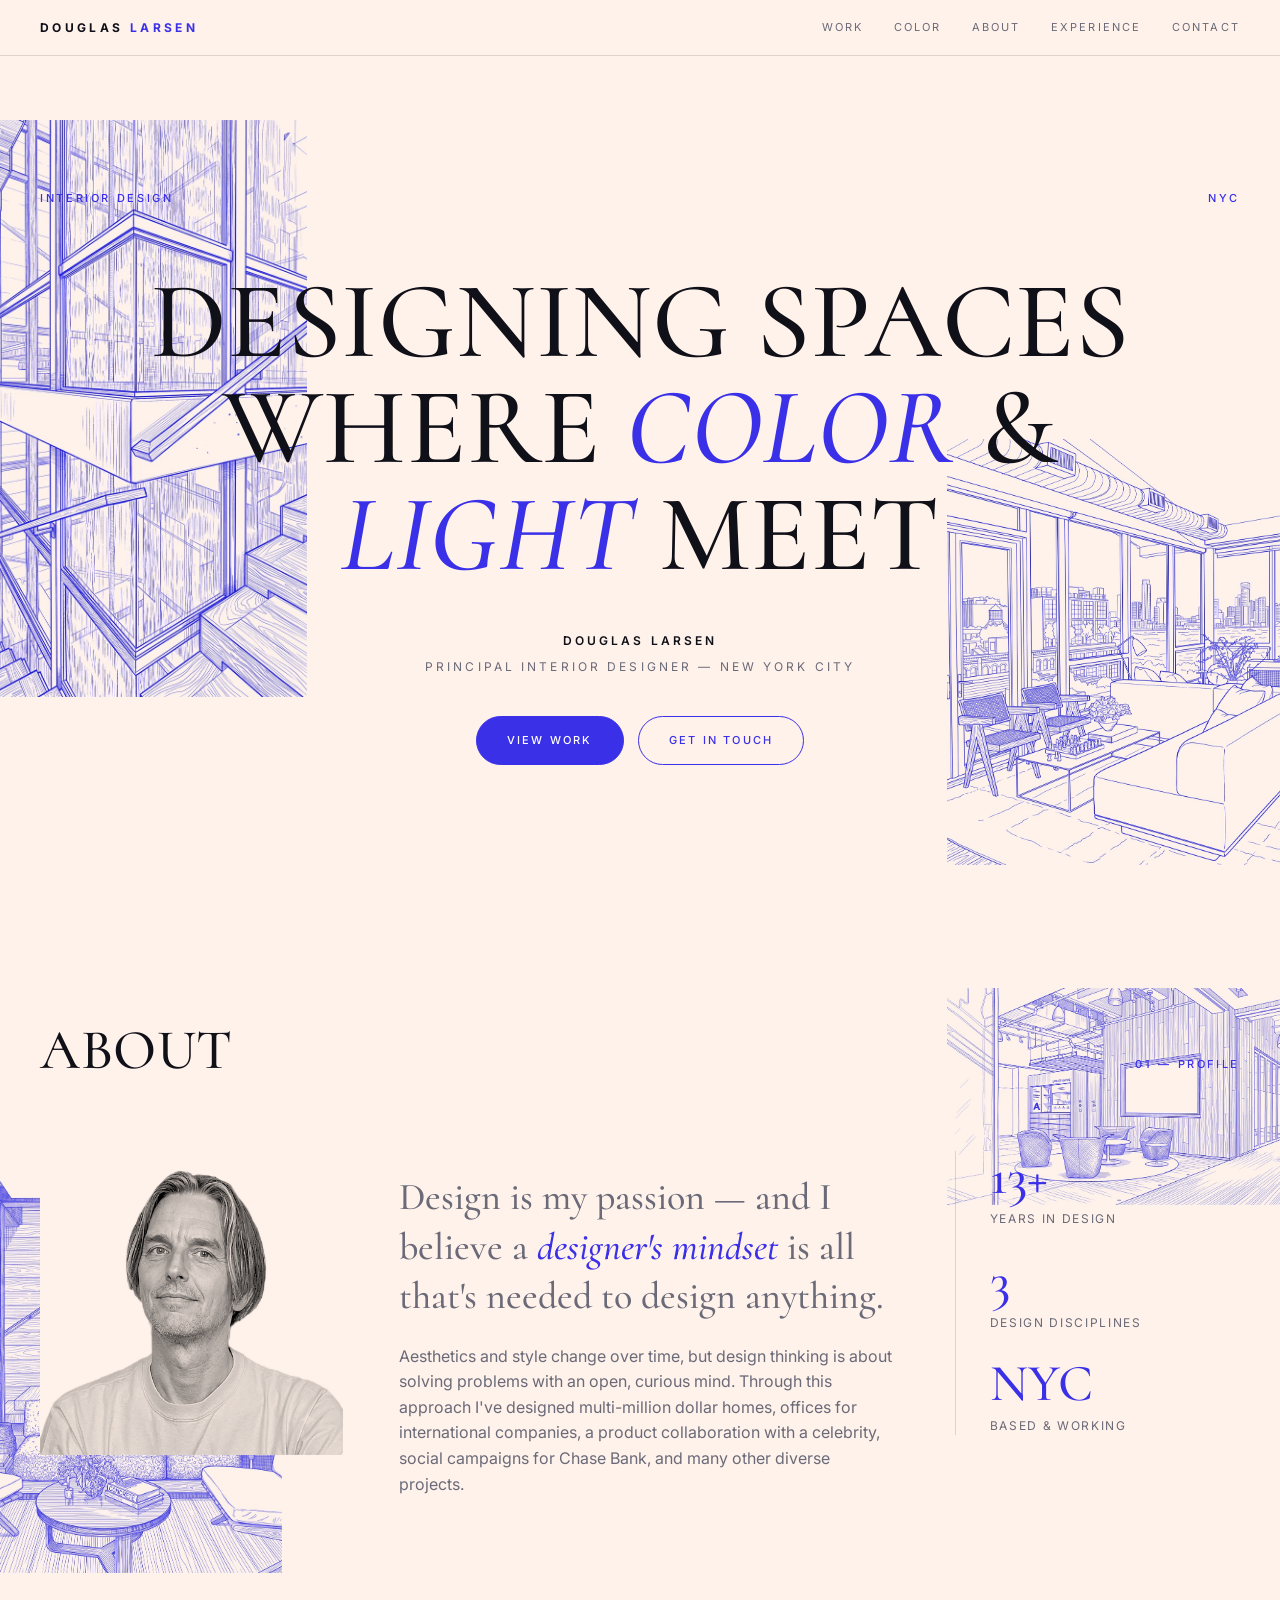
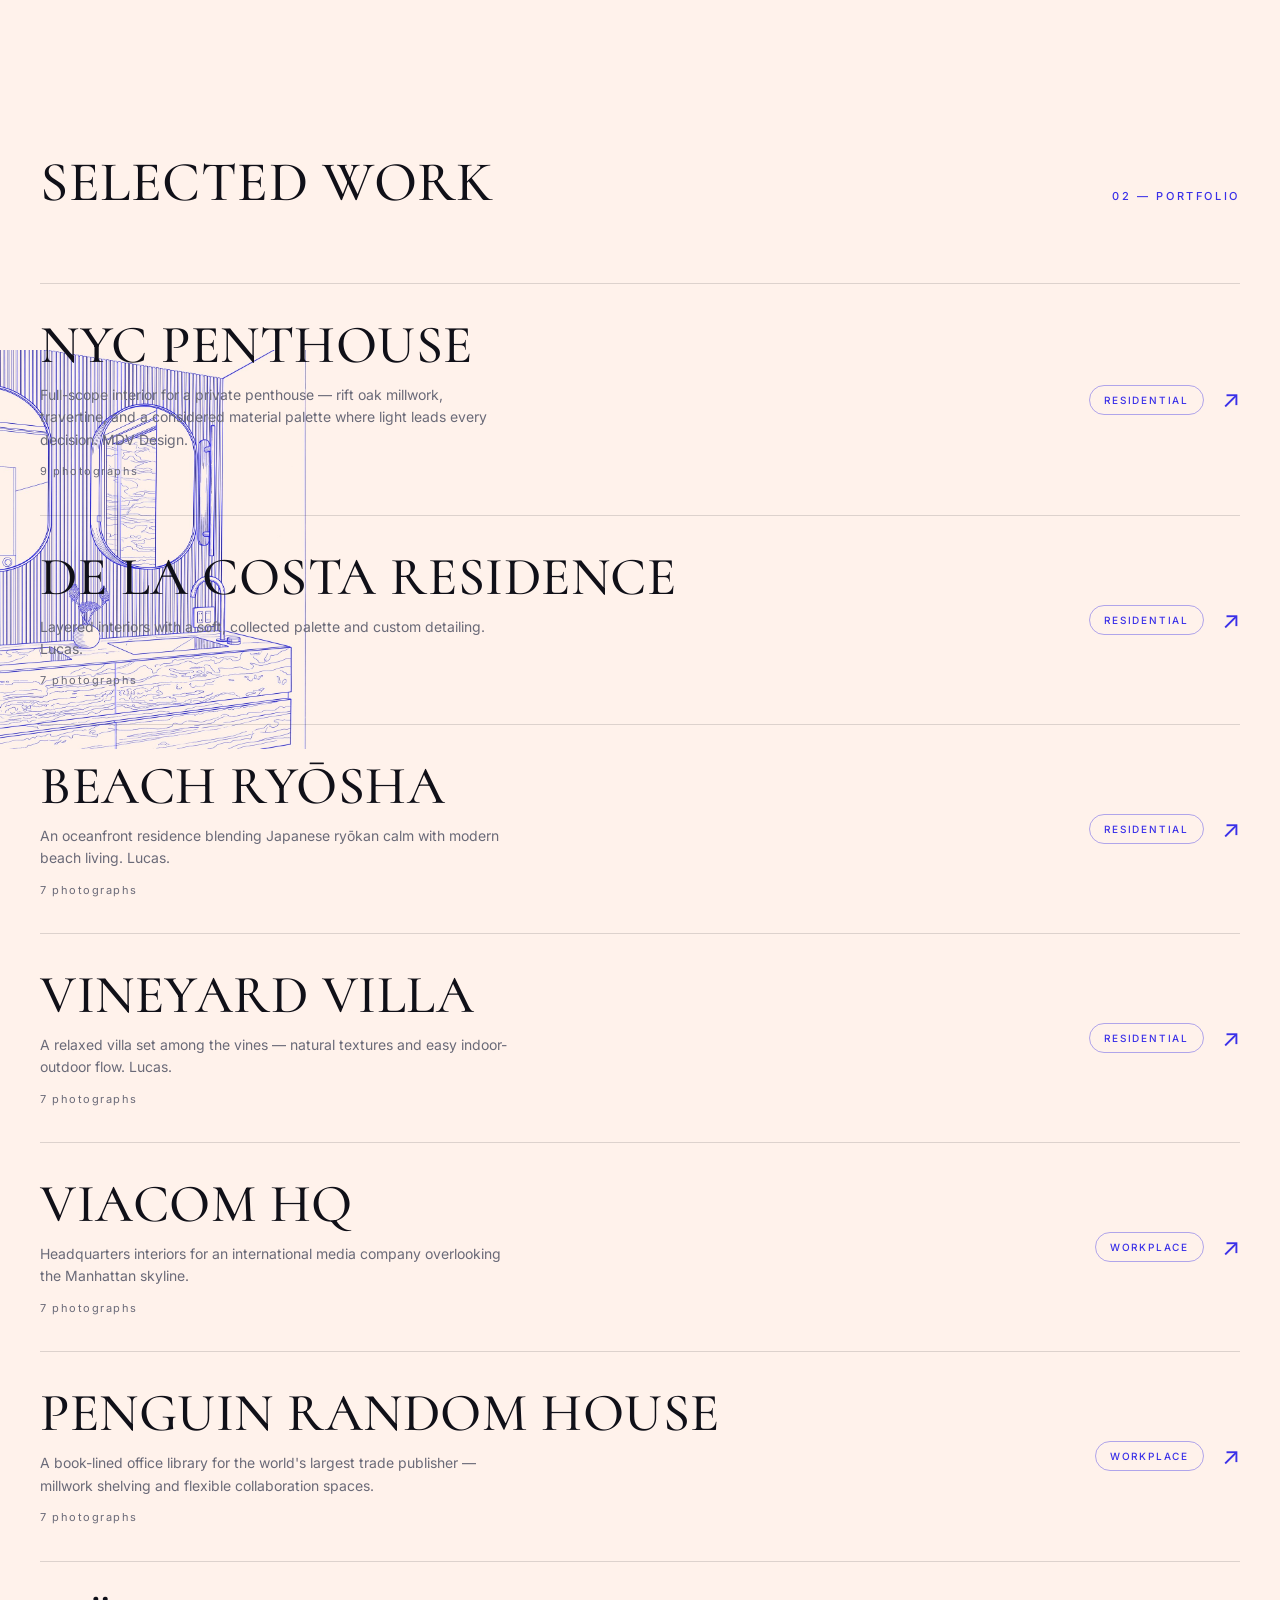
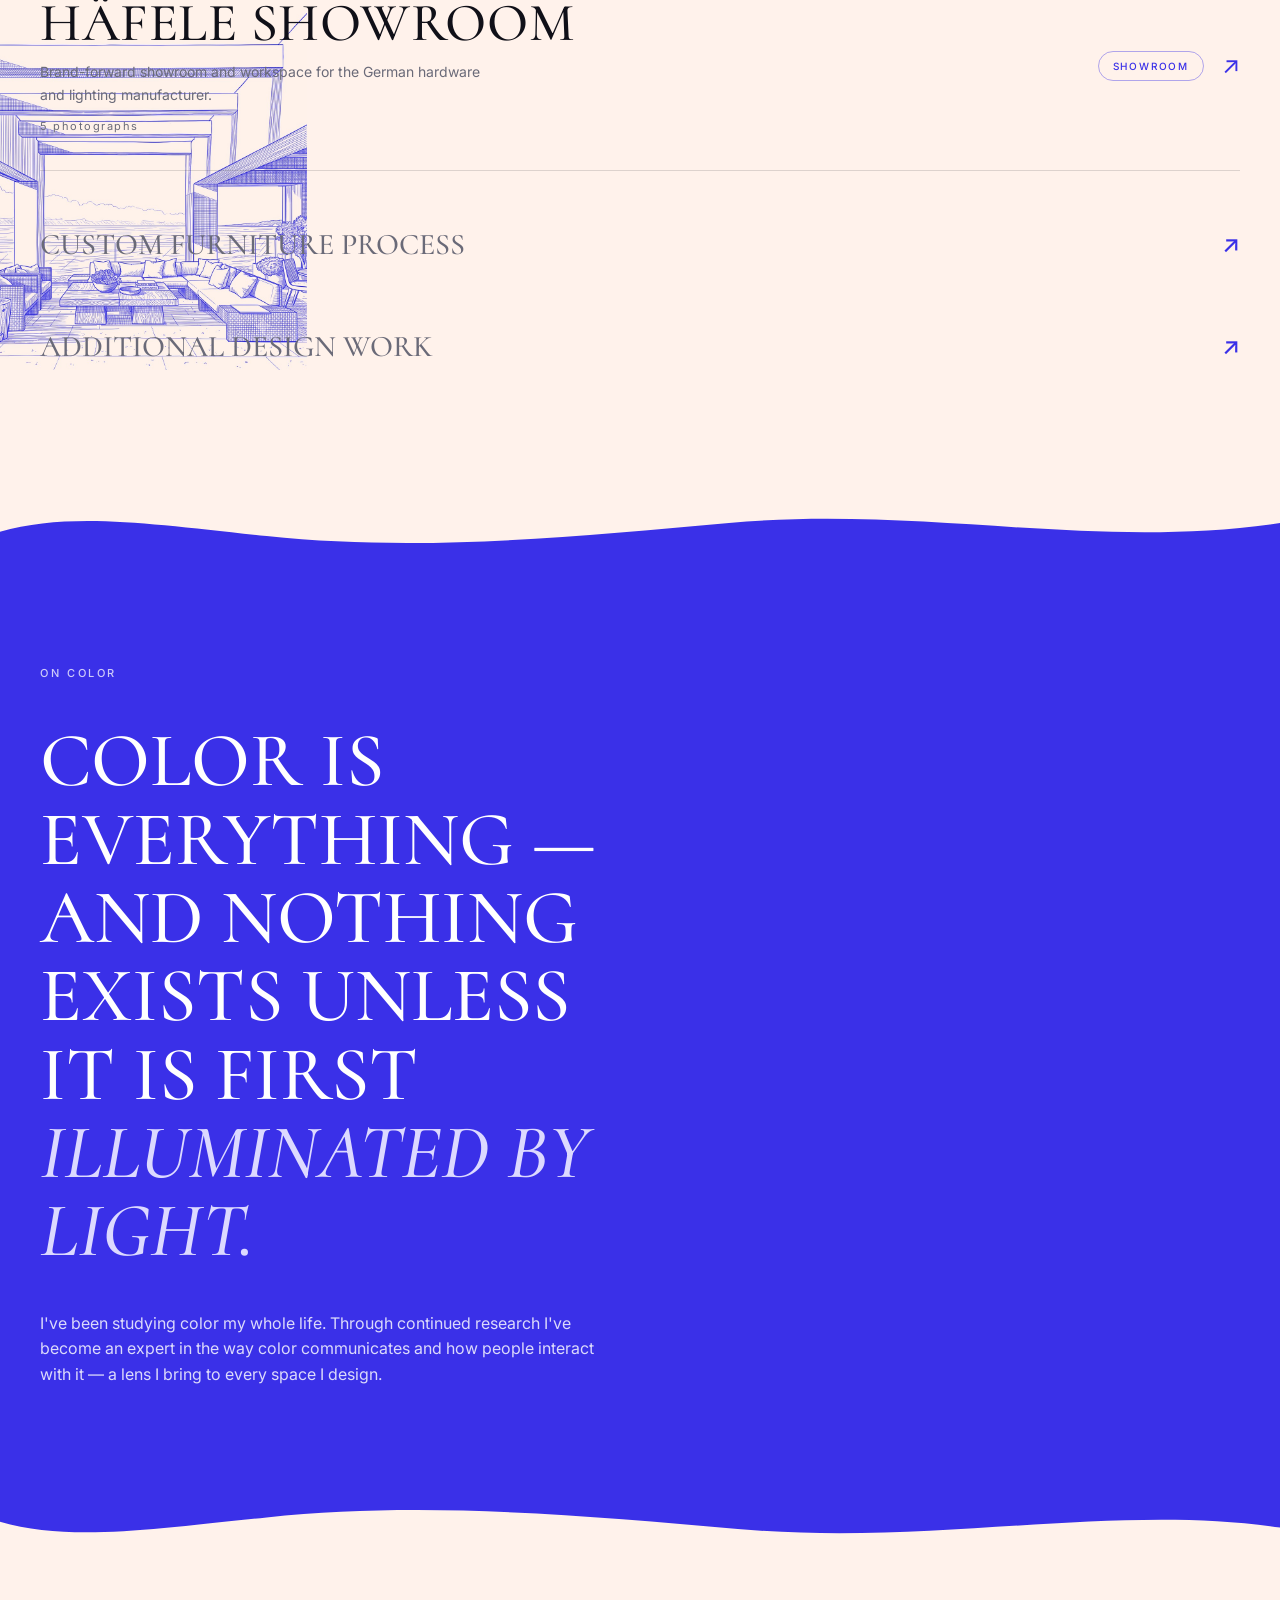
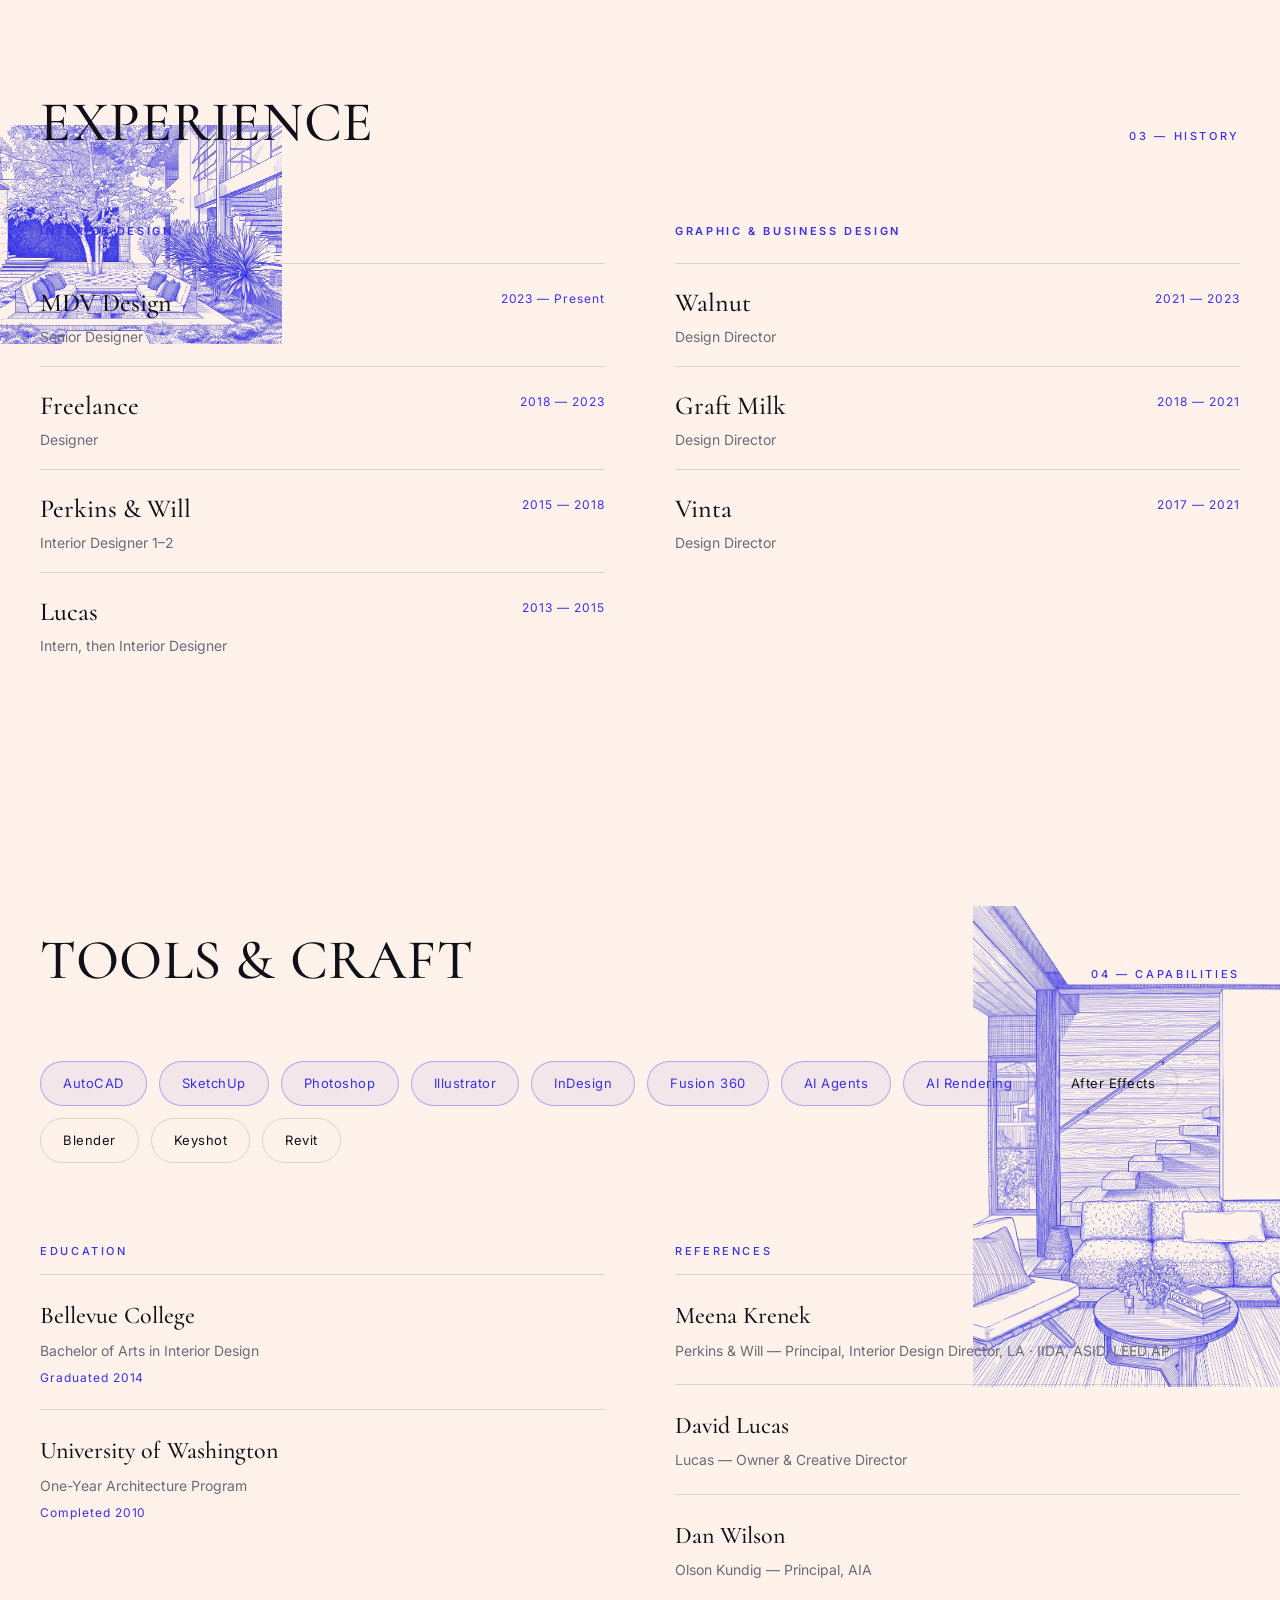
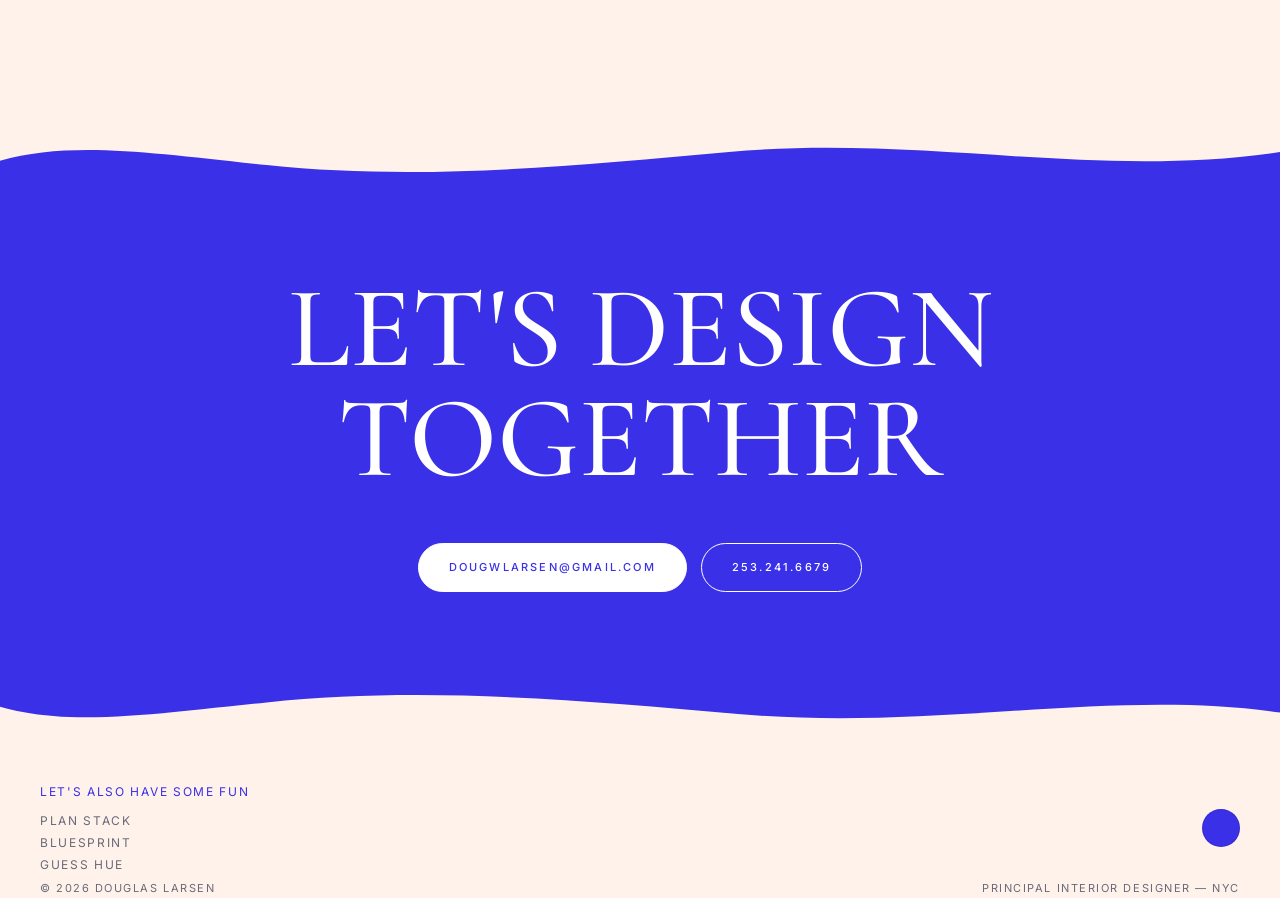
==== index.html @ a784fda6 "Add files via upload" ====
<!DOCTYPE html>
<html lang="en">
<head>
<meta charset="UTF-8">
<meta name="viewport" content="width=device-width, initial-scale=1.0">
<title>Douglas Larsen — Principal Interior Designer</title>
<link rel="icon" href="favicon.svg" type="image/svg+xml">
<link rel="icon" href="favicon.ico" sizes="any">
<link rel="apple-touch-icon" href="apple-touch-icon.png">
<meta name="theme-color" content="#3a30e8">
<link rel="preconnect" href="https://fonts.googleapis.com">
<link rel="preconnect" href="https://fonts.gstatic.com" crossorigin>
<link href="https://fonts.googleapis.com/css2?family=Cormorant:ital,wght@0,400;0,500;0,600;1,500&family=Inter:wght@400;500;600&display=swap" rel="stylesheet">
<style>
  :root{
    --paper:#fff2eb; --blue:#3a30e8; --blue-deep:#2019b0;
    --ink:#101018; --ink-soft:#6a6a78; --line:rgba(16,16,24,.14);
    --serif:'Cormorant',Georgia,serif; --sans:'Inter',system-ui,sans-serif;
  }
  *{margin:0;padding:0;box-sizing:border-box}
  html{scroll-behavior:smooth}
  body{background:var(--paper);color:var(--ink);font-family:var(--sans);font-weight:400;line-height:1.6;-webkit-font-smoothing:antialiased;overflow-x:hidden}
  ::selection{background:var(--blue);color:#fff}
  a{color:inherit;text-decoration:none}
  img{display:block;max-width:100%}
  .wrap{max-width:1280px;margin:0 auto;padding:0 40px}
  .ey{font-size:11px;letter-spacing:.24em;text-transform:uppercase;font-weight:500}
  .serif{font-family:var(--serif)}

  /* Nav */
  nav{position:fixed;top:0;left:0;right:0;z-index:100;display:flex;align-items:center;justify-content:space-between;
    padding:18px 40px;background:rgba(255,242,235,.97);border-bottom:1px solid var(--line);transition:.3s}
  nav .brand{font-size:12px;letter-spacing:.28em;text-transform:uppercase;font-weight:700}
  nav .brand b{color:var(--blue)}
  .nav-links{display:flex;gap:30px}
  .nav-links a{font-size:11px;letter-spacing:.2em;text-transform:uppercase;color:var(--ink-soft);transition:color .25s}
  .nav-links a:hover{color:var(--blue)}
  .menu-btn{display:none;background:none;border:none;font-size:20px;cursor:pointer;color:var(--ink)}

  /* Decorative sketches */
  .sk{position:absolute;pointer-events:none;opacity:0;z-index:0;
    transition:transform 1.2s cubic-bezier(.19,1,.22,1),opacity 1.2s ease}
  .sk.l{transform:translateX(-220px)}
  .sk.r{transform:translateX(220px)}
  .sk.in{transform:translateX(0);opacity:1}
  section .wrap,header .wrap{position:relative;z-index:2}

  /* Hero */
  header{position:relative;padding:190px 0 120px;overflow:hidden}
  .hero-meta{display:flex;justify-content:space-between;color:var(--blue);margin-bottom:60px}
  .hero-h{font-family:var(--serif);text-transform:uppercase;text-align:center;font-weight:500;
    font-size:clamp(44px,8.5vw,128px);line-height:.98;letter-spacing:.005em}
  .hero-h em{font-style:italic;color:var(--blue)}
  .hero-sub{text-align:center;margin-top:44px;display:flex;flex-direction:column;gap:6px;align-items:center}
  .hero-sub .n{font-size:12px;letter-spacing:.26em;text-transform:uppercase;font-weight:600}
  .hero-sub .r{font-size:12px;letter-spacing:.26em;text-transform:uppercase;color:var(--ink-soft)}
  .hero-cta{margin-top:40px;display:flex;gap:14px;justify-content:center}
  .btn{display:inline-block;font-size:11px;letter-spacing:.2em;text-transform:uppercase;font-weight:500;
    padding:15px 30px;border:1px solid var(--blue);color:var(--blue);border-radius:40px;transition:.3s;cursor:pointer;background:none}
  .btn:hover{background:var(--blue);color:#fff}
  .btn.solid{background:var(--blue);color:#fff}
  .btn.solid:hover{background:var(--blue-deep);border-color:var(--blue-deep)}

  /* Statement */
  .statement{padding:130px 0;position:relative;overflow:hidden}
  .statement p{font-family:var(--serif);font-size:clamp(26px,3.6vw,50px);line-height:1.22;font-weight:500;max-width:20ch}
  .statement .lead{max-width:none;font-size:clamp(28px,4vw,58px)}
  .statement em{font-style:italic;color:var(--blue)}
  .kicker{color:var(--blue);margin-bottom:40px}

  /* Section head */
  .sec{padding:120px 0;position:relative;overflow:hidden}
  .sec-top{display:flex;align-items:baseline;justify-content:space-between;margin-bottom:56px}
  .sec-top h2{font-family:var(--serif);text-transform:uppercase;font-size:clamp(30px,4.4vw,64px);font-weight:500;letter-spacing:.01em}
  .sec-top .idx{color:var(--blue)}

  /* Work list */
  .row{display:grid;grid-template-columns:1fr auto;align-items:center;gap:10px 30px;padding:34px 0;border-top:1px solid var(--line);cursor:pointer;transition:padding-left .35s;position:relative}
  .row:last-child{border-bottom:1px solid var(--line)}
  .row:hover{padding-left:16px}
  .row .name{font-family:var(--serif);text-transform:uppercase;font-size:clamp(28px,4.2vw,58px);font-weight:500;line-height:1;letter-spacing:.01em;transition:color .3s}
  .row:hover .name{color:var(--blue)}
  .row .desc{font-size:14px;color:var(--ink-soft);margin-top:12px;max-width:52ch}
  .row .meta{display:flex;align-items:center;gap:18px;grid-row:1;grid-column:2}
  .tag{font-size:10px;letter-spacing:.18em;text-transform:uppercase;font-weight:500;color:var(--blue);border:1px solid rgba(58,48,232,.4);border-radius:40px;padding:6px 14px;white-space:nowrap}
  .arrow{font-size:24px;color:var(--blue);transition:transform .35s}
  .row:hover .arrow{transform:translate(4px,-4px)}
  .count{font-size:11px;letter-spacing:.14em;color:var(--ink-soft);margin-top:12px}
  .more-work{display:flex;align-items:center;justify-content:space-between;gap:20px;margin-top:28px;padding:22px 0 4px;font-family:var(--serif);text-transform:uppercase;font-size:clamp(19px,3vw,30px);font-weight:500;color:var(--ink-soft);transition:color .3s,padding-left .3s}
  .more-work:hover{color:var(--blue);padding-left:14px}
  .more-work .ar{color:var(--blue);font-family:var(--sans);font-size:.8em}

  /* Blue inverted section */
  .invert{background:var(--blue);color:#fff;padding:170px 0;position:relative;overflow:hidden}
  .invert::before,.contact::before{content:"";position:absolute;top:-1px;left:0;right:0;height:58px;background:url(wave-top.svg) top center/100% 100% no-repeat;z-index:3;pointer-events:none}
  .invert::after,.contact::after{content:"";position:absolute;bottom:-1px;left:0;right:0;height:58px;background:url(wave-bottom.svg) bottom center/100% 100% no-repeat;z-index:3;pointer-events:none}
  .invert .kicker{color:rgba(255,255,255,.75)}
  .invert h2{font-family:var(--serif);text-transform:uppercase;font-size:clamp(34px,6vw,92px);font-weight:500;line-height:1.02;max-width:16ch}
  .invert h2 em{font-style:italic;color:#dcd9ff}
  .invert .sub{margin-top:40px;max-width:56ch;color:rgba(255,255,255,.82);font-size:16px}
  .invert ::selection{background:#fff;color:var(--blue)}

  /* About */
  .about-grid{display:grid;grid-template-columns:0.85fr 1.4fr 0.8fr;gap:56px;align-items:start}
  .about-grid .portrait{width:100%;height:auto;border-radius:3px}
  .about-grid .big{font-family:var(--serif);font-size:clamp(24px,3vw,38px);line-height:1.3;font-weight:500}
  .about-grid .big em{font-style:italic;color:var(--blue)}
  .about-grid p{margin-top:22px;color:var(--ink-soft);font-size:16px}
  .stats{display:flex;flex-direction:column;gap:26px;border-left:1px solid var(--line);padding-left:34px}
  .stats b{font-family:var(--serif);font-size:52px;color:var(--blue);line-height:1;font-weight:500;display:block}
  .stats span{font-size:12px;letter-spacing:.14em;text-transform:uppercase;color:var(--ink-soft);margin-top:6px;display:block}

  /* Experience */
  .exp-cols{display:grid;grid-template-columns:1fr 1fr;gap:70px}
  .exp h3{font-size:11px;letter-spacing:.24em;text-transform:uppercase;color:var(--blue);font-weight:600;margin-bottom:22px}
  .job{display:grid;grid-template-columns:1fr auto;gap:2px 20px;padding:18px 0;border-top:1px solid var(--line)}
  .job .co{font-family:var(--serif);font-size:26px;font-weight:500}
  .job .ti{font-size:14px;color:var(--ink-soft);grid-column:1}
  .job .yr{font-size:12px;letter-spacing:.08em;color:var(--blue);grid-row:1;grid-column:2;padding-top:7px}

  /* Capabilities */
  .caps{display:flex;flex-wrap:wrap;gap:12px}
  .cap{font-size:13px;letter-spacing:.04em;padding:11px 22px;border:1px solid var(--line);border-radius:40px}
  .cap.m{background:rgba(58,48,232,.06);border-color:rgba(58,48,232,.35);color:var(--blue)}

  /* Two-up */
  .duo{display:grid;grid-template-columns:1fr 1fr;gap:70px}
  .card{padding:22px 0;border-top:1px solid var(--line)}
  .card .t{font-family:var(--serif);font-size:24px;font-weight:500}
  .card .s{font-size:14px;color:var(--ink-soft);margin-top:4px}
  .card .m{font-size:12px;letter-spacing:.08em;color:var(--blue);margin-top:6px}

  /* Contact */
  .contact{background:var(--blue);color:#fff;text-align:center;padding:150px 0;position:relative;overflow:hidden}
  .contact .kicker{color:rgba(255,255,255,.75)}
  .contact h2{font-family:var(--serif);text-transform:uppercase;font-size:clamp(46px,9vw,140px);font-weight:500;line-height:.96}
  .contact .links{margin-top:48px;display:flex;gap:14px;justify-content:center;flex-wrap:wrap}
  .contact .btn{border-color:#fff;color:#fff}
  .contact .btn:hover{background:#fff;color:var(--blue)}
  .contact .btn.solid{background:#fff;color:var(--blue)}
  footer{padding:26px 0;display:flex;justify-content:space-between;font-size:11px;letter-spacing:.14em;text-transform:uppercase;color:var(--ink-soft)}
  .fun{padding:40px 0 6px}
  .fun-row{display:flex;align-items:center;justify-content:space-between;gap:20px}
  .fun-names{display:flex;flex-direction:column;gap:3px}
  .fun-label{font-size:12px;letter-spacing:.14em;text-transform:uppercase;color:var(--blue);margin-bottom:6px}
  .fun-names a{font-size:12px;letter-spacing:.14em;text-transform:uppercase;color:var(--ink-soft);transition:color .2s;width:max-content}
  .fun-names a:hover{color:var(--blue)}
  .dot{width:38px;height:38px;border-radius:50%;border:1px solid rgba(16,16,24,.14);background:var(--blue);flex:none;transition:transform .2s}
  .dot:hover{transform:scale(1.09)}

  .reveal{opacity:0;transform:translateY(24px);transition:opacity .9s,transform .9s}
  .reveal.in{opacity:1;transform:none}

  /* Lightbox */
  .lb{position:fixed;inset:0;z-index:200;background:rgba(20,17,70,.97);display:none;flex-direction:column}
  .lb.open{display:flex}
  .lb-top{display:flex;align-items:center;justify-content:space-between;padding:22px 34px;color:#fff;flex-shrink:0}
  .lb-title{font-family:var(--serif);text-transform:uppercase;font-size:24px}
  .lb-title small{display:block;font-family:var(--sans);font-size:10px;letter-spacing:.22em;color:#c9c5ff;margin-top:5px}
  .lb-close{background:none;border:1px solid rgba(255,255,255,.4);color:#fff;width:44px;height:44px;border-radius:50%;font-size:18px;cursor:pointer;transition:.3s}
  .lb-close:hover{background:#fff;color:var(--blue)}
  .lb-stage{flex:1;display:flex;align-items:center;justify-content:center;padding:0 70px;min-height:0;position:relative}
  .lb-stage img{max-width:100%;max-height:100%;object-fit:contain;box-shadow:0 20px 60px rgba(0,0,0,.5)}
  .lb-arrow{position:absolute;top:50%;transform:translateY(-50%);background:rgba(255,255,255,.1);border:1px solid rgba(255,255,255,.4);color:#fff;width:48px;height:48px;border-radius:50%;font-size:20px;cursor:pointer;transition:.3s}
  .lb-arrow:hover{background:#fff;color:var(--blue)}
  .lb-prev{left:16px}.lb-next{right:16px}
  .lb-thumbs{display:flex;gap:10px;padding:18px 34px;overflow-x:auto;flex-shrink:0;justify-content:center;flex-wrap:wrap}
  .lb-thumbs img{width:70px;height:52px;object-fit:cover;opacity:.4;cursor:pointer;border:1px solid transparent;transition:.25s}
  .lb-thumbs img.active,.lb-thumbs img:hover{opacity:1;border-color:#fff}

  @media(max-width:860px){
    .wrap{padding:0 24px}nav{padding:16px 24px}
    .nav-links{position:fixed;inset:0;background:var(--paper);flex-direction:column;justify-content:center;align-items:center;gap:30px;transform:translateX(100%);transition:transform .4s;z-index:90}
    .nav-links.open{transform:none}.nav-links a{font-size:15px}
    .menu-btn{display:block;z-index:95}
    .about-grid,.exp-cols,.duo{grid-template-columns:1fr;gap:36px}
    .stats{border-left:none;border-top:1px solid var(--line);padding-left:0;padding-top:28px;flex-direction:row;flex-wrap:wrap;gap:24px 40px}
    .row{grid-template-columns:1fr;gap:14px}.row .meta{grid-row:auto;grid-column:1;justify-content:flex-start}
    .sk{display:none}.lb-stage{padding:0 12px}
  }
</style>
</head>
<body>

<nav id="nav">
  <div class="brand">Douglas <b>Larsen</b></div>
  <div class="nav-links" id="navlinks">
    <a href="#work" onclick="closeMenu()">Work</a>
    <a href="#color" onclick="closeMenu()">Color</a>
    <a href="#about" onclick="closeMenu()">About</a>
    <a href="#experience" onclick="closeMenu()">Experience</a>
    <a href="#contact" onclick="closeMenu()">Contact</a>
  </div>
  <button class="menu-btn" id="menuBtn" onclick="toggleMenu()">☰</button>
</nav>

<!-- HERO -->
<header>
  <img class="sk l" src="assets/illustrations/01.jpg" alt="" style="left:-6%;top:120px;width:clamp(280px,30vw,500px)">
  <img class="sk r" src="assets/illustrations/08.jpg" alt="" style="right:-6%;bottom:20px;width:clamp(300px,32vw,540px)">
  <div class="wrap">
    <div class="hero-meta ey"><span>Interior Design</span><span>NYC</span></div>
    <h1 class="hero-h">Designing Spaces<br>Where <em>Color</em> &amp;<br><em>Light</em> Meet</h1>
    <div class="hero-sub">
      <span class="n">Douglas Larsen</span>
      <span class="r">Principal Interior Designer — New York City</span>
    </div>
    <div class="hero-cta">
      <a class="btn solid" href="#work">View Work</a>
      <a class="btn" href="#contact">Get in Touch</a>
    </div>
  </div>
</header>

<!-- ABOUT -->
<section class="sec" id="about">
  <img class="sk l" src="assets/illustrations/07.jpg" alt="" style="left:-6%;bottom:6%;width:clamp(260px,28vw,460px)">
  <img class="sk r" src="assets/illustrations/02.jpg" alt="" style="right:-6%;top:14%;width:clamp(300px,32vw,540px)">
  <div class="wrap">
    <div class="sec-top reveal"><h2>About</h2><span class="ey idx">01 — Profile</span></div>
    <div class="about-grid">
      <img class="portrait reveal" src="assets/portrait_bw.png" alt="Douglas Larsen" width="1000" height="1000">
      <div class="reveal">
        <p class="big">Design is my passion — and I believe a <em>designer's mindset</em> is all that's needed to design anything.</p>
        <p>Aesthetics and style change over time, but design thinking is about solving problems with an open, curious mind. Through this approach I've designed multi-million dollar homes, offices for international companies, a product collaboration with a celebrity, social campaigns for Chase Bank, and many other diverse projects.</p>
      </div>
      <div class="stats reveal">
        <div><b>13+</b><span>Years in Design</span></div>
        <div><b>3</b><span>Design Disciplines</span></div>
        <div><b>NYC</b><span>Based &amp; Working</span></div>
      </div>
    </div>
  </div>
</section>

<!-- WORK -->
<section class="sec" id="work">
  <img class="sk l" src="assets/illustrations/03.jpg" alt="" style="left:-6%;top:16%;width:clamp(280px,30vw,500px)">
  <img class="sk r" src="assets/illustrations/05.jpg" alt="" style="right:-6%;top:44%;width:clamp(280px,30vw,500px)">
  <img class="sk l" src="assets/illustrations/11.jpg" alt="" style="left:-6%;bottom:6%;width:clamp(280px,30vw,500px)">
  <div class="wrap">
    <div class="sec-top reveal"><h2>Selected Work</h2><span class="ey idx">02 — Portfolio</span></div>
    <div id="projList"></div>
    <a class="more-work reveal" href="custom-furniture.html">Custom furniture process <span class="ar">↗</span></a>
    <a class="more-work reveal" href="additional.html">Additional design work <span class="ar">↗</span></a>
  </div>
</section>

<!-- COLOR (blue inverted) -->
<section class="invert" id="color">
  <div class="wrap">
    <div class="ey kicker">On Color</div>
    <h2>Color Is Everything — And Nothing Exists Unless It Is First <em>Illuminated By Light.</em></h2>
    <p class="sub">I've been studying color my whole life. Through continued research I've become an expert in the way color communicates and how people interact with it — a lens I bring to every space I design.</p>
  </div>
</section>

<!-- EXPERIENCE -->
<section class="sec exp" id="experience">
  <img class="sk l" src="assets/illustrations/09.jpg" alt="" style="left:-6%;top:20%;width:clamp(260px,28vw,460px)">
  <img class="sk r" src="assets/illustrations/10.jpg" alt="" style="right:-6%;bottom:8%;width:clamp(260px,28vw,460px)">
  <div class="wrap">
    <div class="sec-top reveal"><h2>Experience</h2><span class="ey idx">03 — History</span></div>
    <div class="exp-cols">
      <div class="reveal">
        <h3>Interior Design</h3>
        <div class="job"><span class="co">MDV Design</span><span class="yr">2023 — Present</span><span class="ti">Senior Designer</span></div>
        <div class="job"><span class="co">Freelance</span><span class="yr">2018 — 2023</span><span class="ti">Designer</span></div>
        <div class="job"><span class="co">Perkins &amp; Will</span><span class="yr">2015 — 2018</span><span class="ti">Interior Designer 1–2</span></div>
        <div class="job"><span class="co">Lucas</span><span class="yr">2013 — 2015</span><span class="ti">Intern, then Interior Designer</span></div>
      </div>
      <div class="reveal">
        <h3>Graphic &amp; Business Design</h3>
        <div class="job"><span class="co">Walnut</span><span class="yr">2021 — 2023</span><span class="ti">Design Director</span></div>
        <div class="job"><span class="co">Graft Milk</span><span class="yr">2018 — 2021</span><span class="ti">Design Director</span></div>
        <div class="job"><span class="co">Vinta</span><span class="yr">2017 — 2021</span><span class="ti">Design Director</span></div>
      </div>
    </div>
  </div>
</section>

<!-- CAPABILITIES + EDU/REFS -->
<section class="sec">
  <img class="sk l" src="assets/illustrations/06.jpg" alt="" style="left:-6%;bottom:6%;width:clamp(280px,30vw,500px)">
  <img class="sk r" src="assets/illustrations/04.jpg" alt="" style="right:-6%;top:12%;width:clamp(280px,30vw,500px)">
  <div class="wrap">
    <div class="sec-top reveal"><h2>Tools &amp; Craft</h2><span class="ey idx">04 — Capabilities</span></div>
    <div class="caps reveal" style="margin-bottom:80px">
      <span class="cap m">AutoCAD</span><span class="cap m">SketchUp</span><span class="cap m">Photoshop</span><span class="cap m">Illustrator</span><span class="cap m">InDesign</span><span class="cap m">Fusion 360</span><span class="cap m">AI Agents</span><span class="cap m">AI Rendering</span>
      <span class="cap">After Effects</span><span class="cap">Blender</span><span class="cap">Keyshot</span><span class="cap">Revit</span>
    </div>
    <div class="duo">
      <div class="reveal">
        <h3 class="ey" style="color:var(--blue);margin-bottom:14px">Education</h3>
        <div class="card"><div class="t">Bellevue College</div><div class="s">Bachelor of Arts in Interior Design</div><div class="m">Graduated 2014</div></div>
        <div class="card"><div class="t">University of Washington</div><div class="s">One-Year Architecture Program</div><div class="m">Completed 2010</div></div>
      </div>
      <div class="reveal">
        <h3 class="ey" style="color:var(--blue);margin-bottom:14px">References</h3>
        <div class="card"><div class="t">Meena Krenek</div><div class="s">Perkins &amp; Will — Principal, Interior Design Director, LA · IIDA, ASID, LEED AP</div></div>
        <div class="card"><div class="t">David Lucas</div><div class="s">Lucas — Owner &amp; Creative Director</div></div>
        <div class="card"><div class="t">Dan Wilson</div><div class="s">Olson Kundig — Principal, AIA</div></div>
      </div>
    </div>
  </div>
</section>

<!-- CONTACT -->
<section class="contact" id="contact">
  <div class="wrap">
    <h2>Let's Design<br>Together</h2>
    <div class="links">
      <a class="btn solid" href="mailto:dougwlarsen@gmail.com">dougwlarsen@gmail.com</a>
      <a class="btn" href="tel:2532416679">253.241.6679</a>
    </div>
  </div>
</section>

<section class="fun">
  <div class="wrap fun-row">
    <div class="fun-names">
      <span class="fun-label">Let's also have some fun</span>
      <a href="room-stacker.html">Plan Stack</a>
      <a href="blueprint-runner.html">BlueSprint</a>
      <a href="swatch-match.html">Guess Hue</a>
    </div>
    <a class="dot" id="cotdBtn" href="color-of-the-day.html" title="Color of the Day" aria-label="Color of the Day"></a>
  </div>
</section>

<footer class="wrap">
  <span>© 2026 Douglas Larsen</span>
  <span>Principal Interior Designer — NYC</span>
</footer>

<!-- Lightbox -->
<div class="lb" id="lb">
  <div class="lb-top">
    <div class="lb-title" id="lbTitle">Project<small id="lbSub"></small></div>
    <button class="lb-close" onclick="closeLb()">✕</button>
  </div>
  <div class="lb-stage">
    <button class="lb-arrow lb-prev" onclick="step(-1)">‹</button>
    <img id="lbImg" src="" alt="">
    <button class="lb-arrow lb-next" onclick="step(1)">›</button>
  </div>
  <div class="lb-thumbs" id="lbThumbs"></div>
</div>

<script>
  const projects=[
    {slug:"481-washington",tag:"Residential",name:"NYC Penthouse",n:9,
     desc:"Full-scope interior for a private penthouse — rift oak millwork, travertine, and a considered material palette where light leads every decision. MDV Design."},
    {slug:"delacosta",tag:"Residential",name:"De La Costa Residence",n:7,
     desc:"Layered interiors with a soft, collected palette and custom detailing. Lucas."},
    {slug:"beach",tag:"Residential",name:"Beach Ryōsha",n:7,
     desc:"An oceanfront residence blending Japanese ryōkan calm with modern beach living. Lucas."},
    {slug:"vineyard",tag:"Residential",name:"Vineyard Villa",n:7,
     desc:"A relaxed villa set among the vines — natural textures and easy indoor-outdoor flow. Lucas."},
    {slug:"viacom",tag:"Workplace",name:"Viacom HQ",n:7,
     desc:"Headquarters interiors for an international media company overlooking the Manhattan skyline."},
    {slug:"penguin",tag:"Workplace",name:"Penguin Random House",n:7,
     desc:"A book-lined office library for the world's largest trade publisher — millwork shelving and flexible collaboration spaces."},
    {slug:"hafele",tag:"Showroom",name:"Häfele Showroom",n:5,
     desc:"Brand-forward showroom and workspace for the German hardware and lighting manufacturer."},
  ];
  function imgs(p){const a=[`assets/${p.slug}/hero.jpg`];for(let i=1;i<p.n;i++)a.push(`assets/${p.slug}/${String(i).padStart(2,'0')}.jpg`);return a;}

  const list=document.getElementById('projList');
  projects.forEach((p,idx)=>{
    const el=document.createElement('div');
    el.className='row reveal';
    el.innerHTML=`<div><div class="name">${p.name}</div><div class="desc">${p.desc}</div><div class="count">${p.n} photographs</div></div>
      <div class="meta"><span class="tag">${p.tag}</span><span class="arrow">↗</span></div>`;
    el.onclick=()=>openLb(idx);
    list.appendChild(el);
  });

  const lb=document.getElementById('lb'),lbImg=document.getElementById('lbImg'),
        lbTitle=document.getElementById('lbTitle'),lbSub=document.getElementById('lbSub'),lbThumbs=document.getElementById('lbThumbs');
  let cur=0,curImgs=[];
  function openLb(idx){
    const p=projects[idx];curImgs=imgs(p);cur=0;
    lbTitle.childNodes[0].nodeValue=p.name;lbSub.textContent=p.tag;
    lbThumbs.innerHTML='';
    curImgs.forEach((src,i)=>{const t=document.createElement('img');t.src=src;t.onclick=()=>show(i);lbThumbs.appendChild(t);});
    show(0);lb.classList.add('open');document.body.style.overflow='hidden';
  }
  function show(i){cur=(i+curImgs.length)%curImgs.length;lbImg.src=curImgs[cur];
    [...lbThumbs.children].forEach((t,j)=>t.classList.toggle('active',j===cur));
    lbThumbs.children[cur]?.scrollIntoView({inline:'center',block:'nearest'});}
  function step(d){show(cur+d);}
  function closeLb(){lb.classList.remove('open');document.body.style.overflow='';}
  lb.addEventListener('click',e=>{if(e.target===lb)closeLb();});
  document.addEventListener('keydown',e=>{if(!lb.classList.contains('open'))return;
    if(e.key==='Escape')closeLb();if(e.key==='ArrowRight')step(1);if(e.key==='ArrowLeft')step(-1);});

  const navlinks=document.getElementById('navlinks'),menuBtn=document.getElementById('menuBtn');
  function toggleMenu(){navlinks.classList.toggle('open');menuBtn.textContent=navlinks.classList.contains('open')?'✕':'☰';}
  function closeMenu(){navlinks.classList.remove('open');menuBtn.textContent='☰';}

  const io=new IntersectionObserver(es=>es.forEach(e=>{if(e.isIntersecting){e.target.classList.add('in');io.unobserve(e.target);}}),{threshold:.15});
  document.querySelectorAll('.reveal, .sk').forEach(el=>io.observe(el));

  /* Tint the Color of the Day button with today's dominant Unsplash color */
  (function(){
    const btn=document.getElementById('cotdBtn'); if(!btn) return;
    const today=new Date().toISOString().slice(0,10);
    const set=hex=>{ btn.style.background=hex; };
    const cached=localStorage.getItem('cotd_btn_'+today);
    if(cached){ set(cached); return; }
    try{ const full=JSON.parse(localStorage.getItem('cotd_'+today)||'null'); if(full&&full.winner){ set(full.winner); localStorage.setItem('cotd_btn_'+today,full.winner); return; } }catch(e){}
    const KEY='SWAojVJs9NvDXZZhKmV2oH_pZW74Yag84NN7Z5h3Et0';
    fetch('https://api.unsplash.com/photos?order_by=latest&per_page=30&page=1',{headers:{'Authorization':'Client-ID '+KEY,'Accept-Version':'v1'}})
      .then(r=>r.ok?r.json():null).then(data=>{
        if(!data||!data.length) return;
        const q=v=>Math.round(v/48)*48, buckets={};
        for(const p of data){ if(!p.color) continue; const h=p.color.replace('#',''); const r=parseInt(h.slice(0,2),16),g=parseInt(h.slice(2,4),16),b=parseInt(h.slice(4,6),16); const k=q(r)+','+q(g)+','+q(b); (buckets[k]=buckets[k]||[]).push([r,g,b]); }
        let bk=null,n=0; for(const k in buckets){ if(buckets[k].length>n){n=buckets[k].length;bk=k;} }
        if(!bk) return;
        const a=buckets[bk].reduce((x,c)=>[x[0]+c[0],x[1]+c[1],x[2]+c[2]],[0,0,0]).map(v=>Math.round(v/buckets[bk].length));
        const hex='#'+a.map(v=>v.toString(16).padStart(2,'0')).join('');
        set(hex); localStorage.setItem('cotd_btn_'+today,hex);
      }).catch(()=>{});
  })();
</script>
</body>
</html>
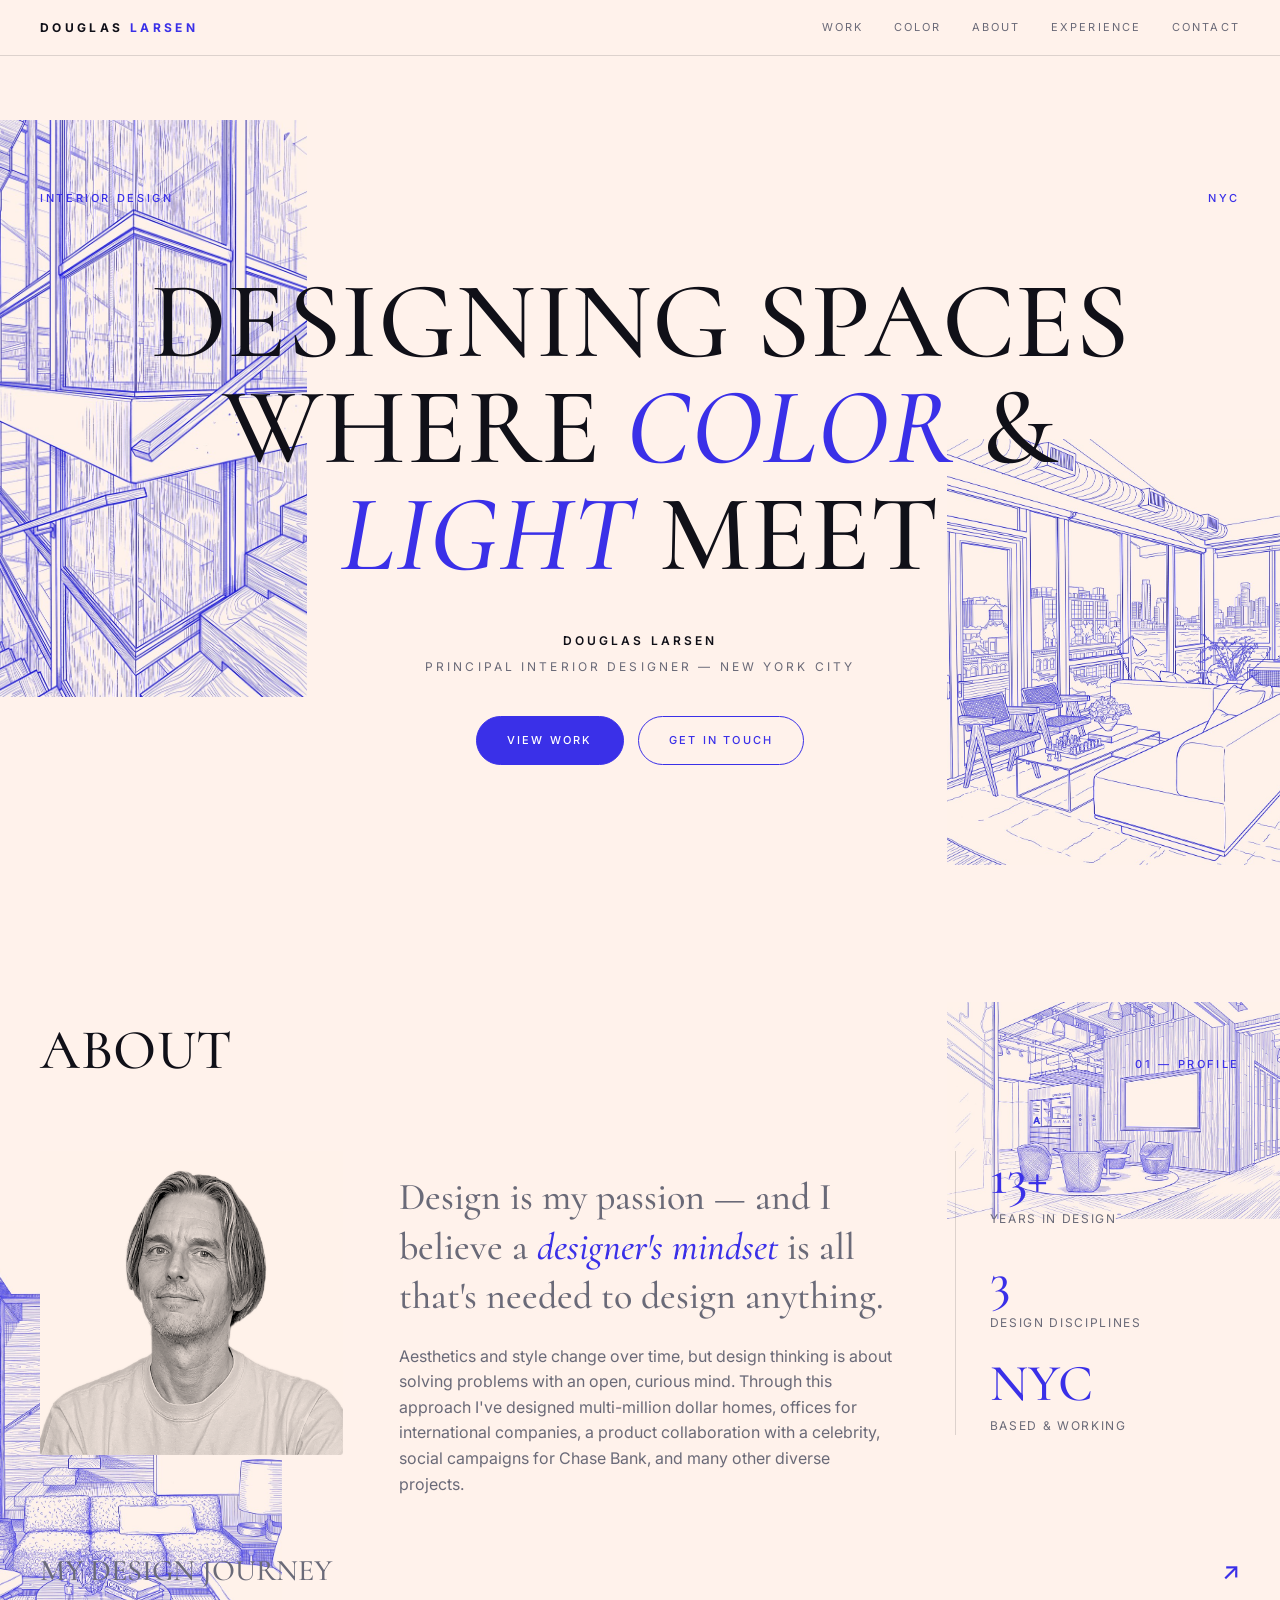
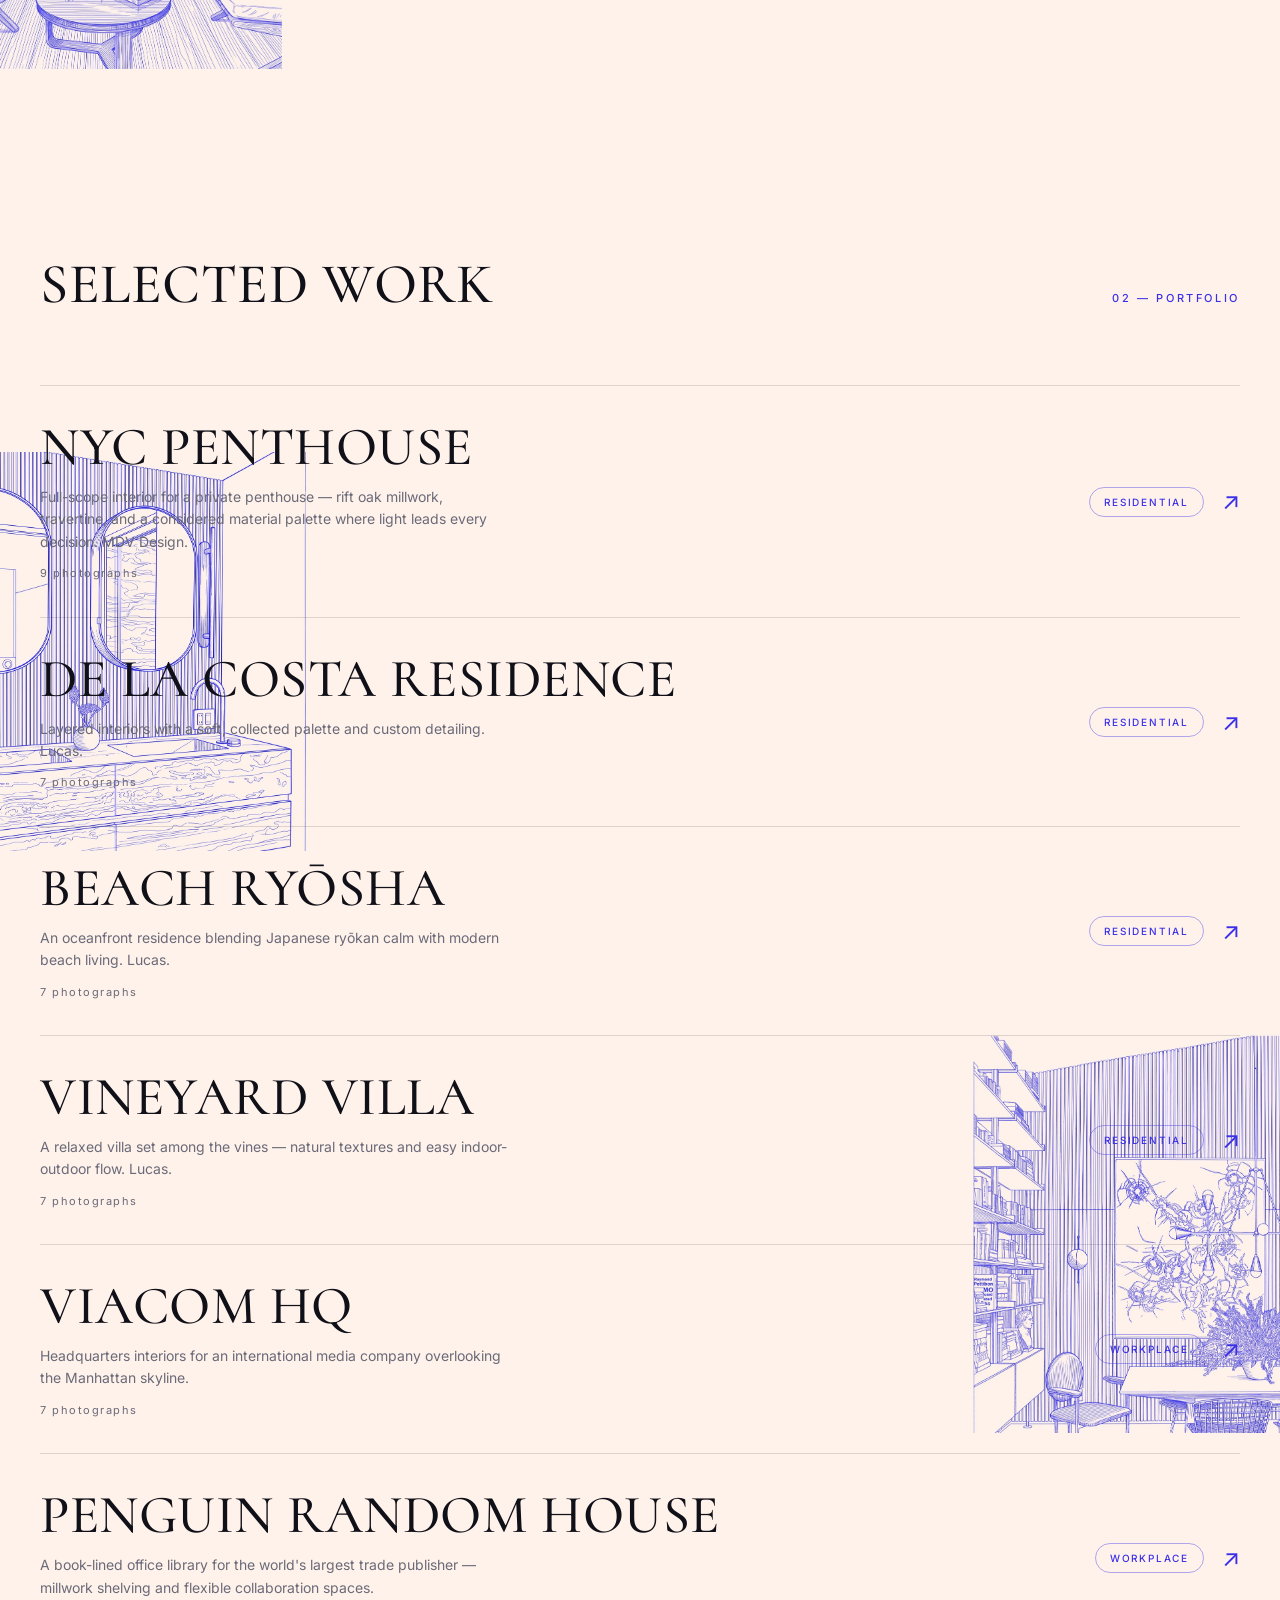
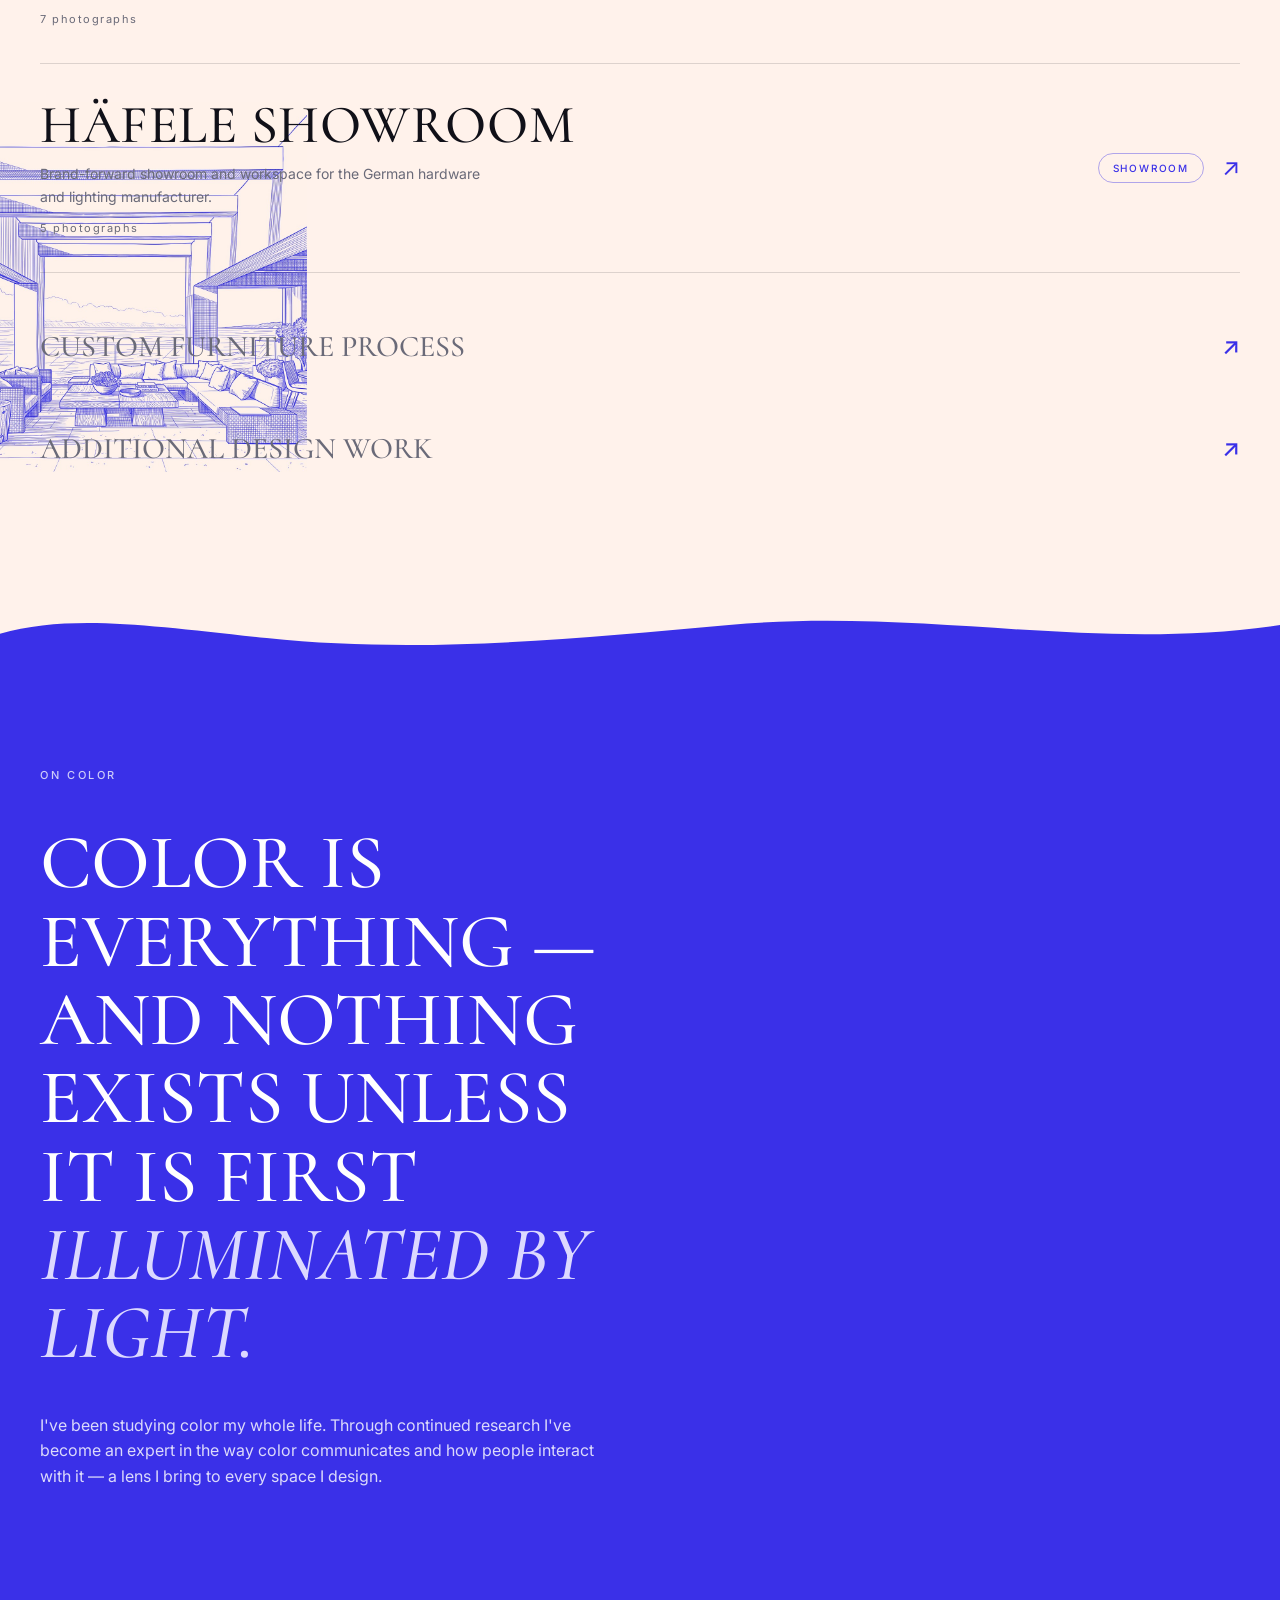
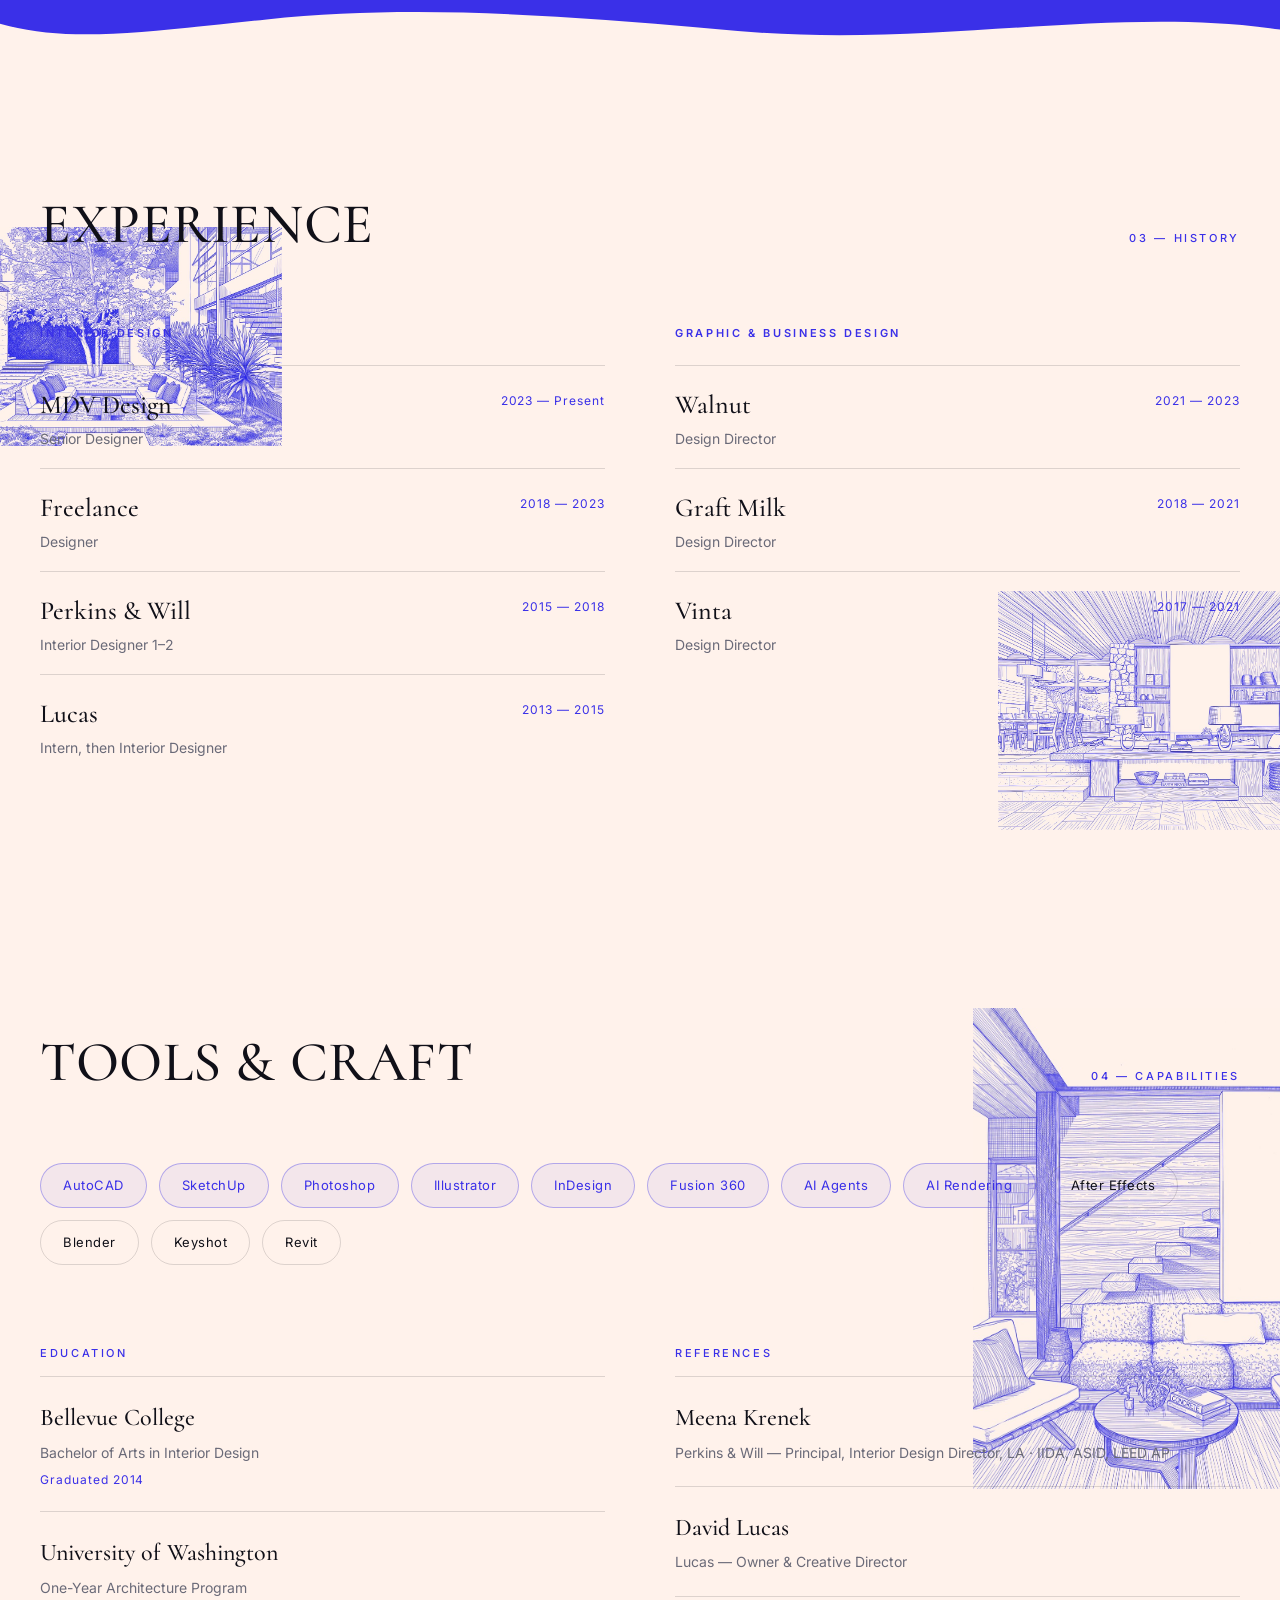
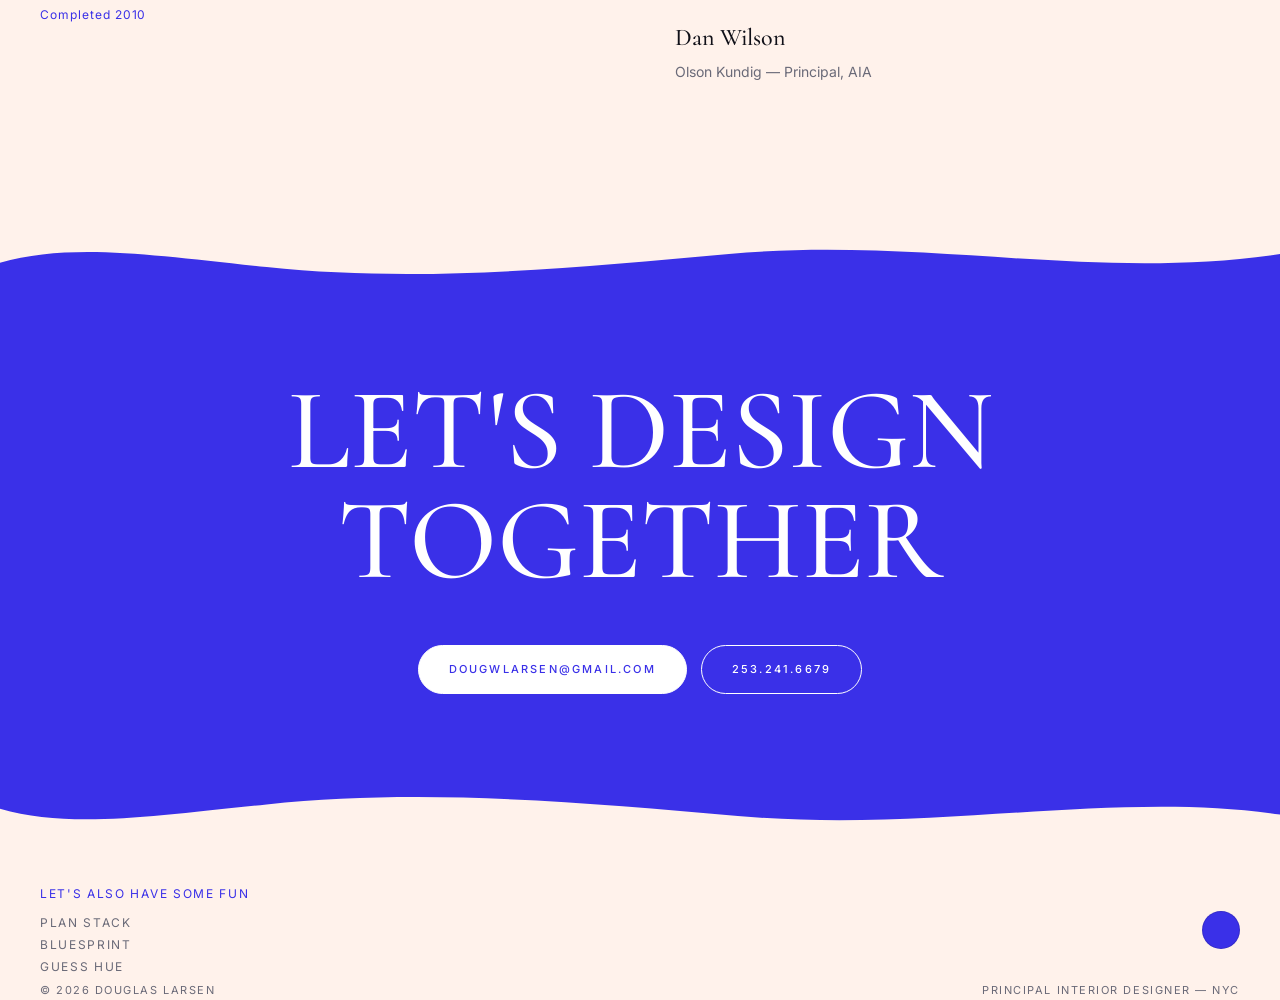
==== commit 6bb8088e: "Add files via upload" ====
--- a/index.html
+++ b/index.html
@@ -230,6 +230,7 @@
         <div><b>NYC</b><span>Based &amp; Working</span></div>
       </div>
     </div>
+    <a class="more-work reveal" href="journey.html">My Design Journey <span class="ar">↗</span></a>
   </div>
 </section>
 
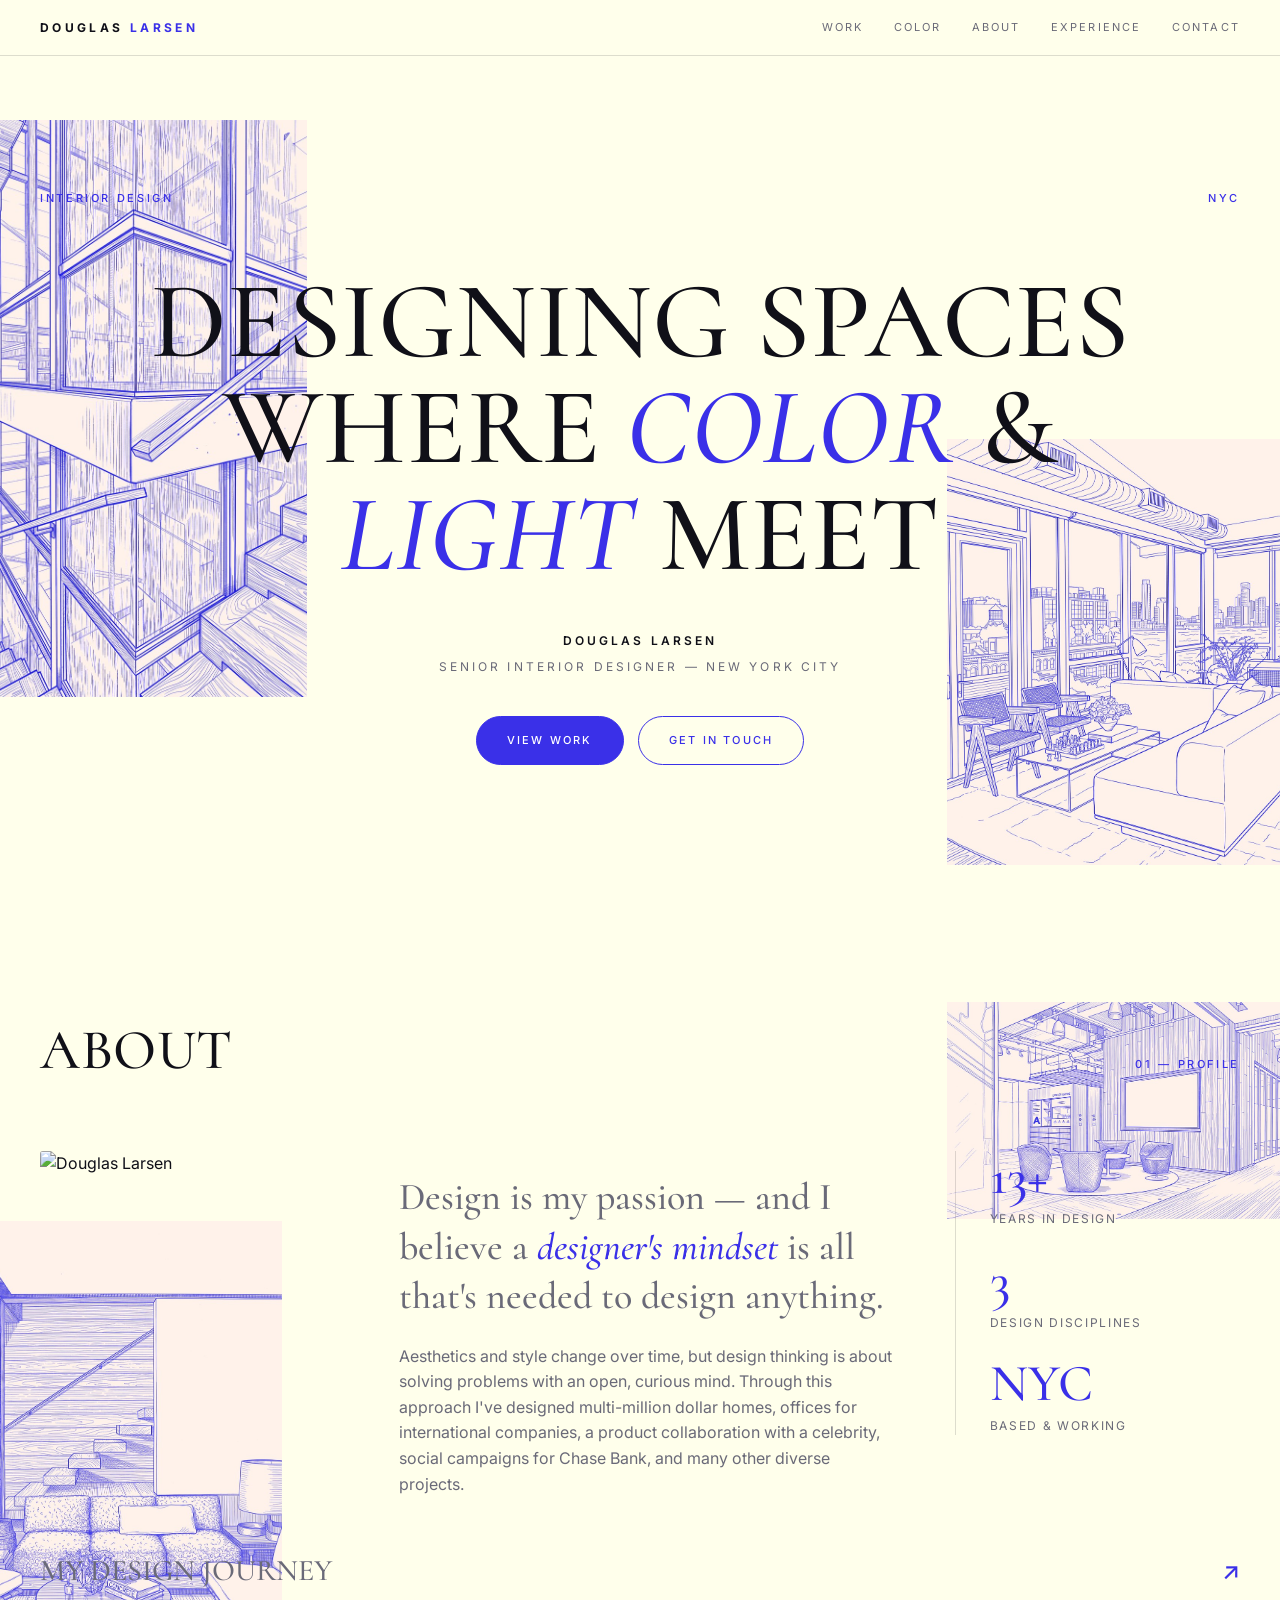
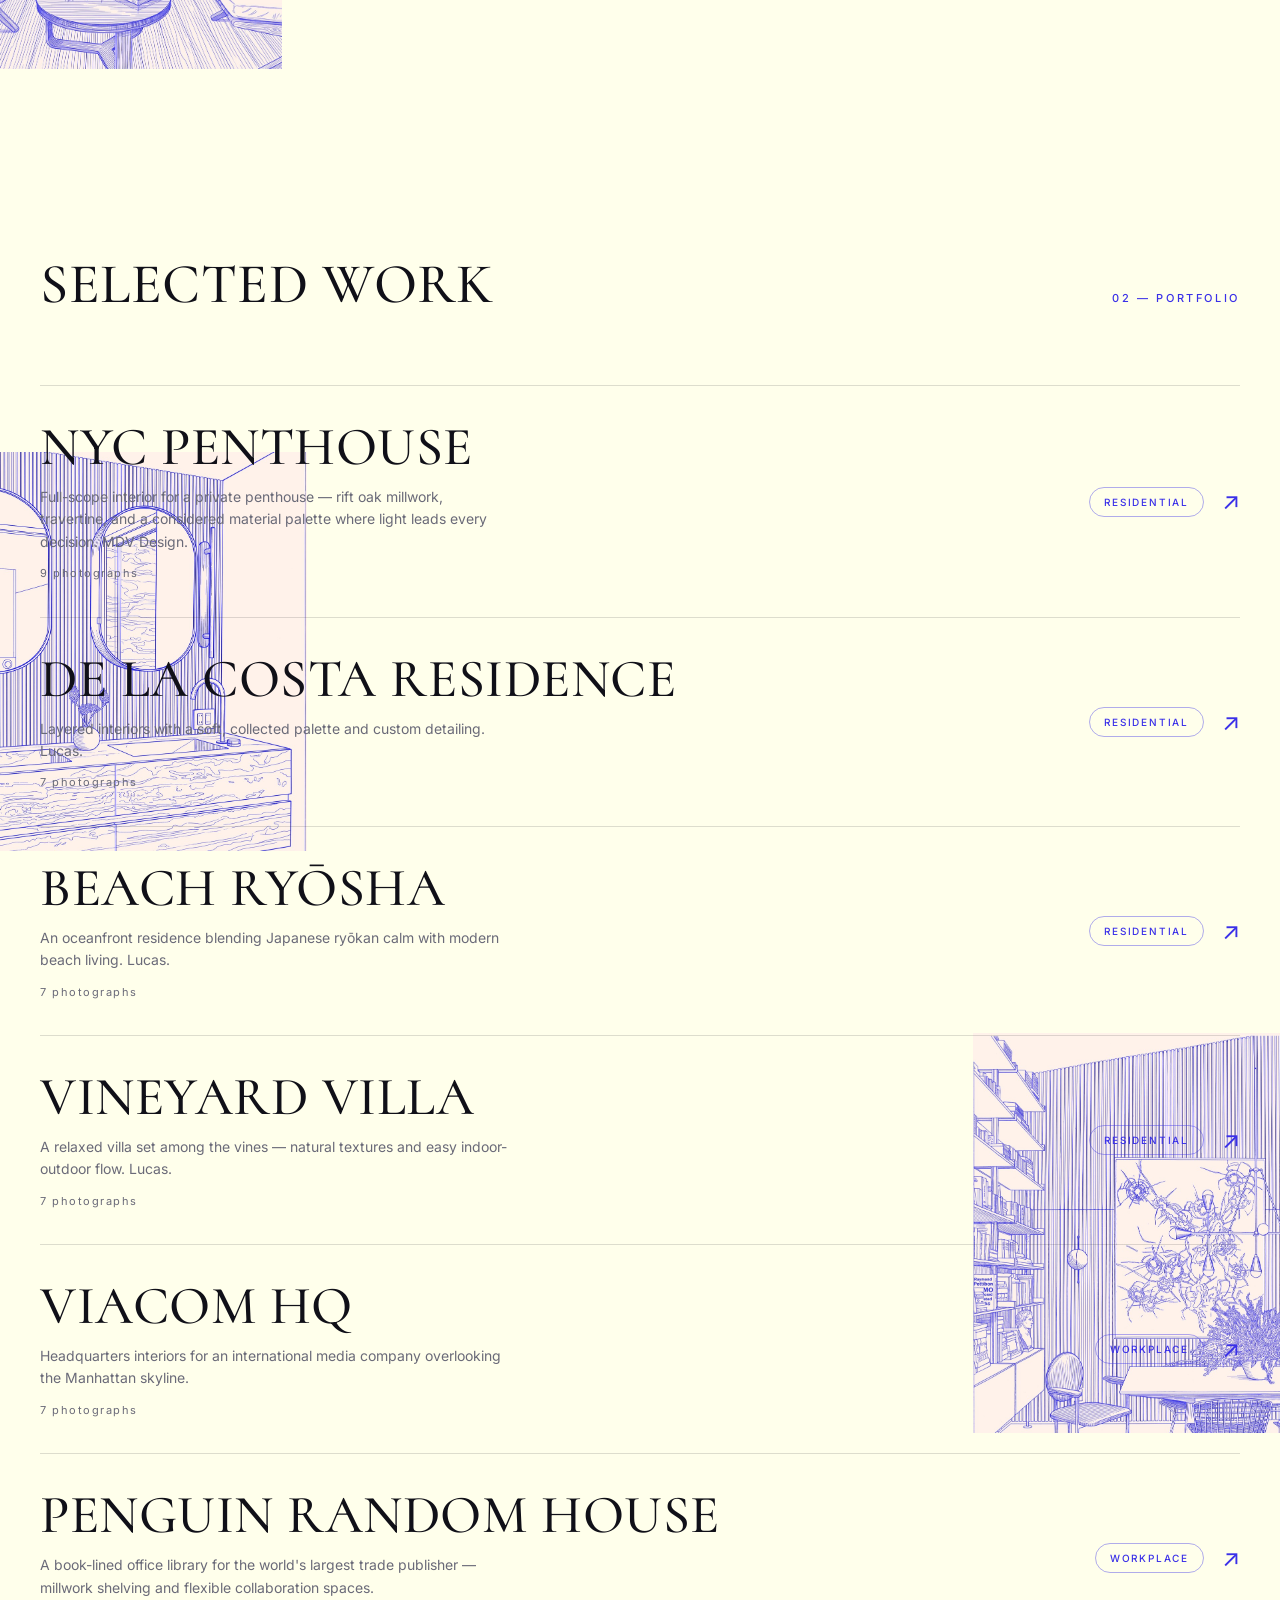
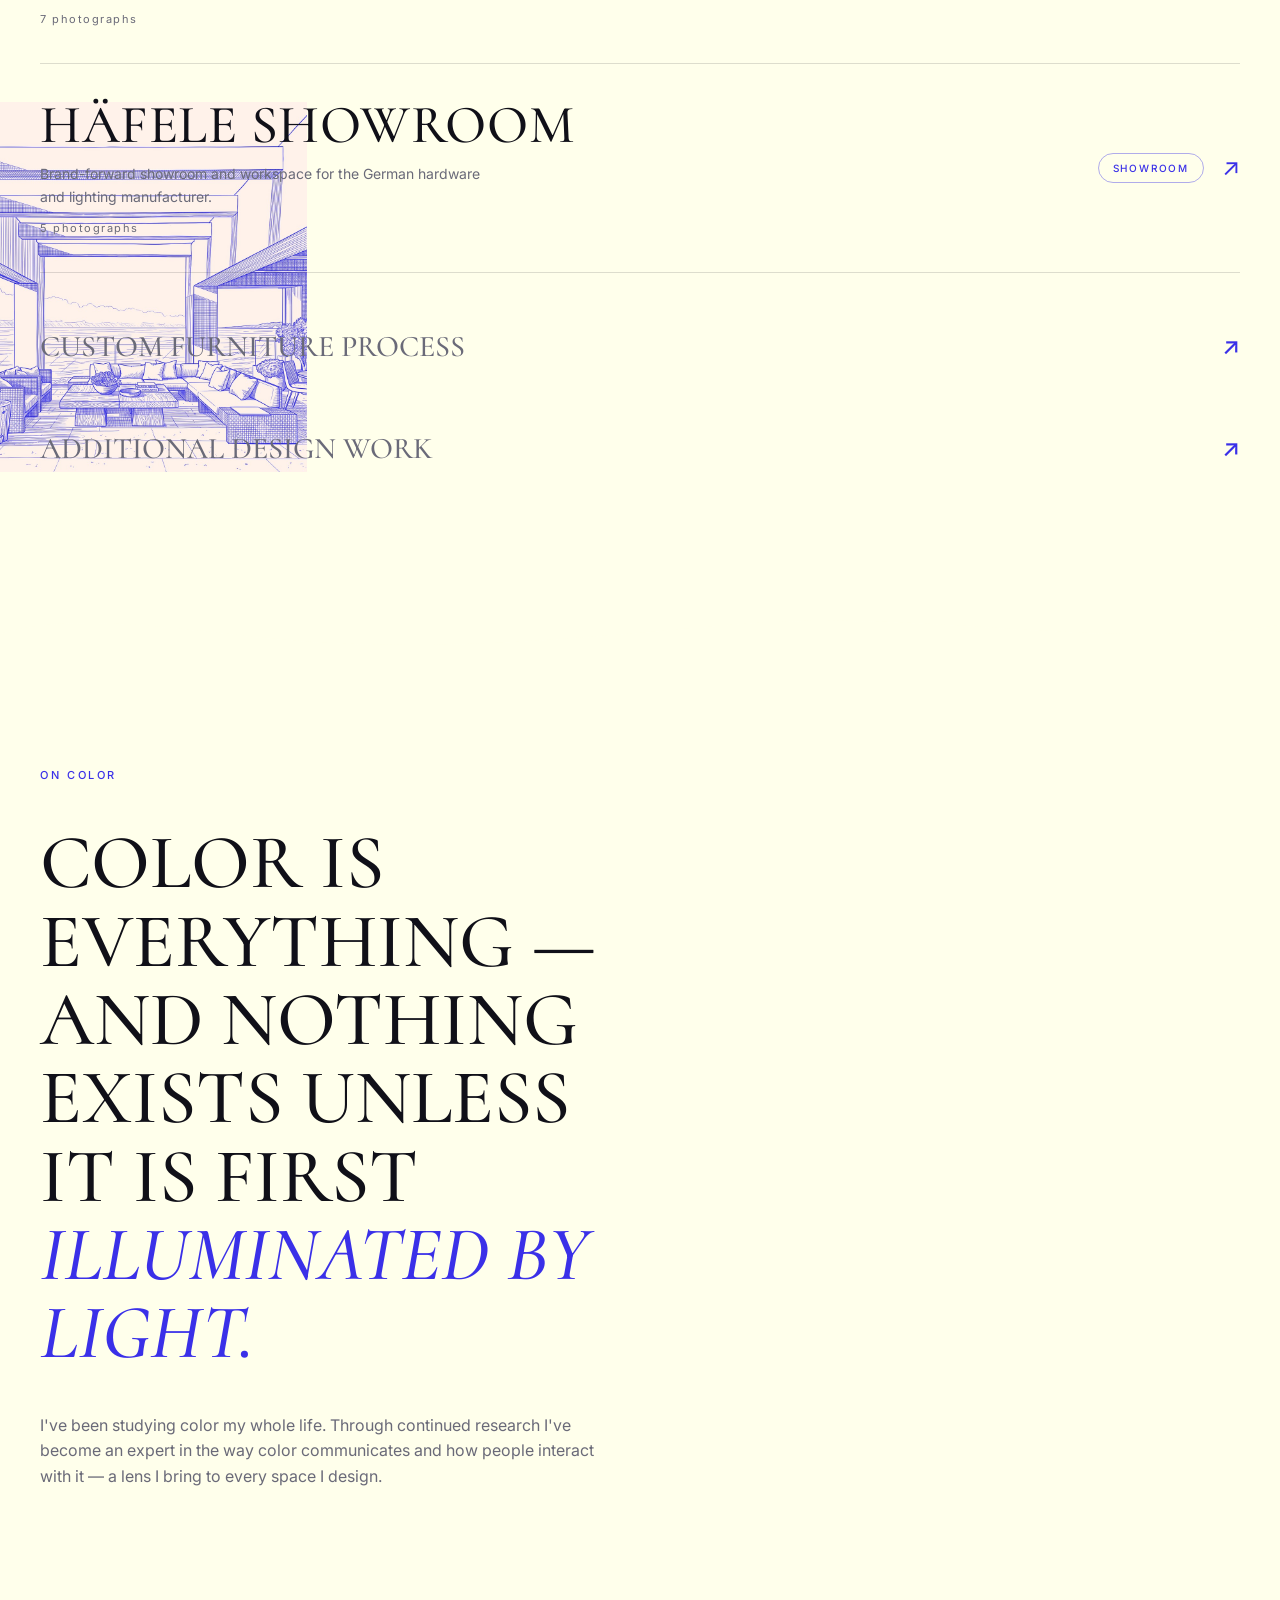
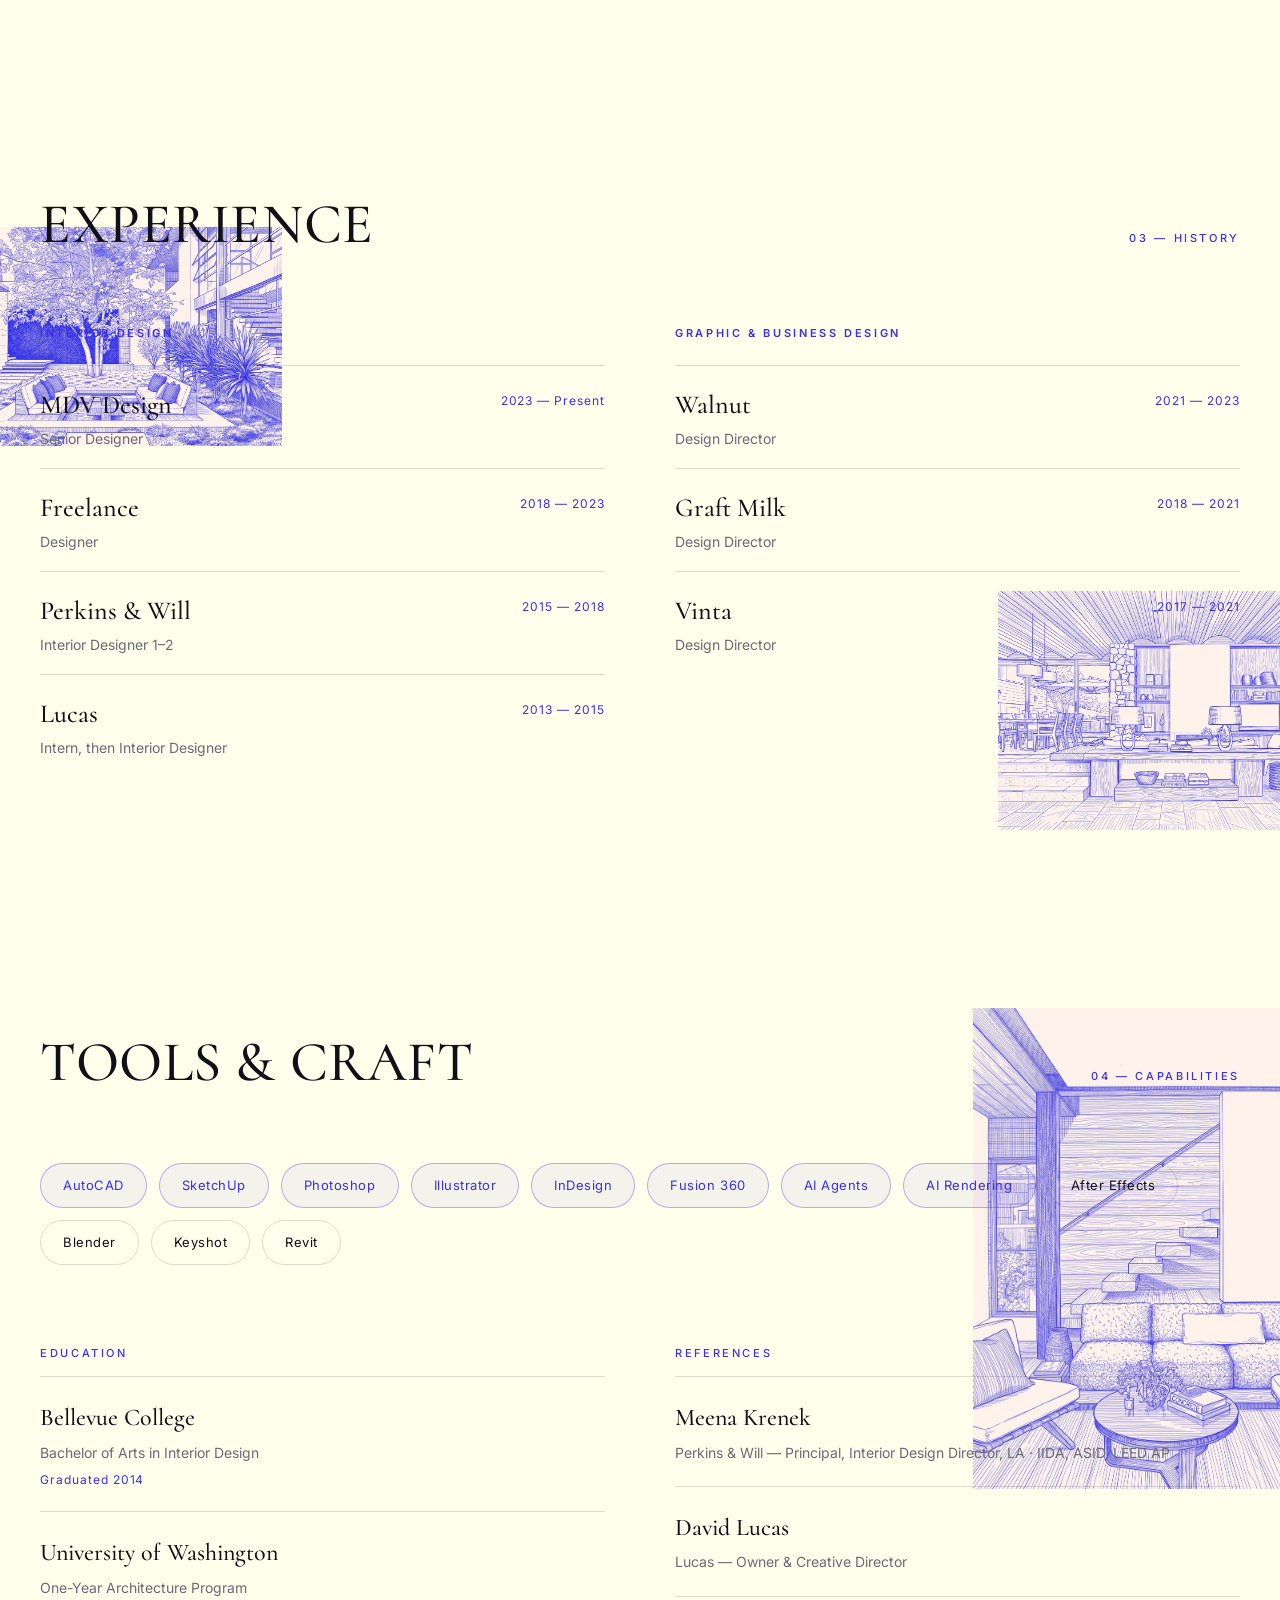
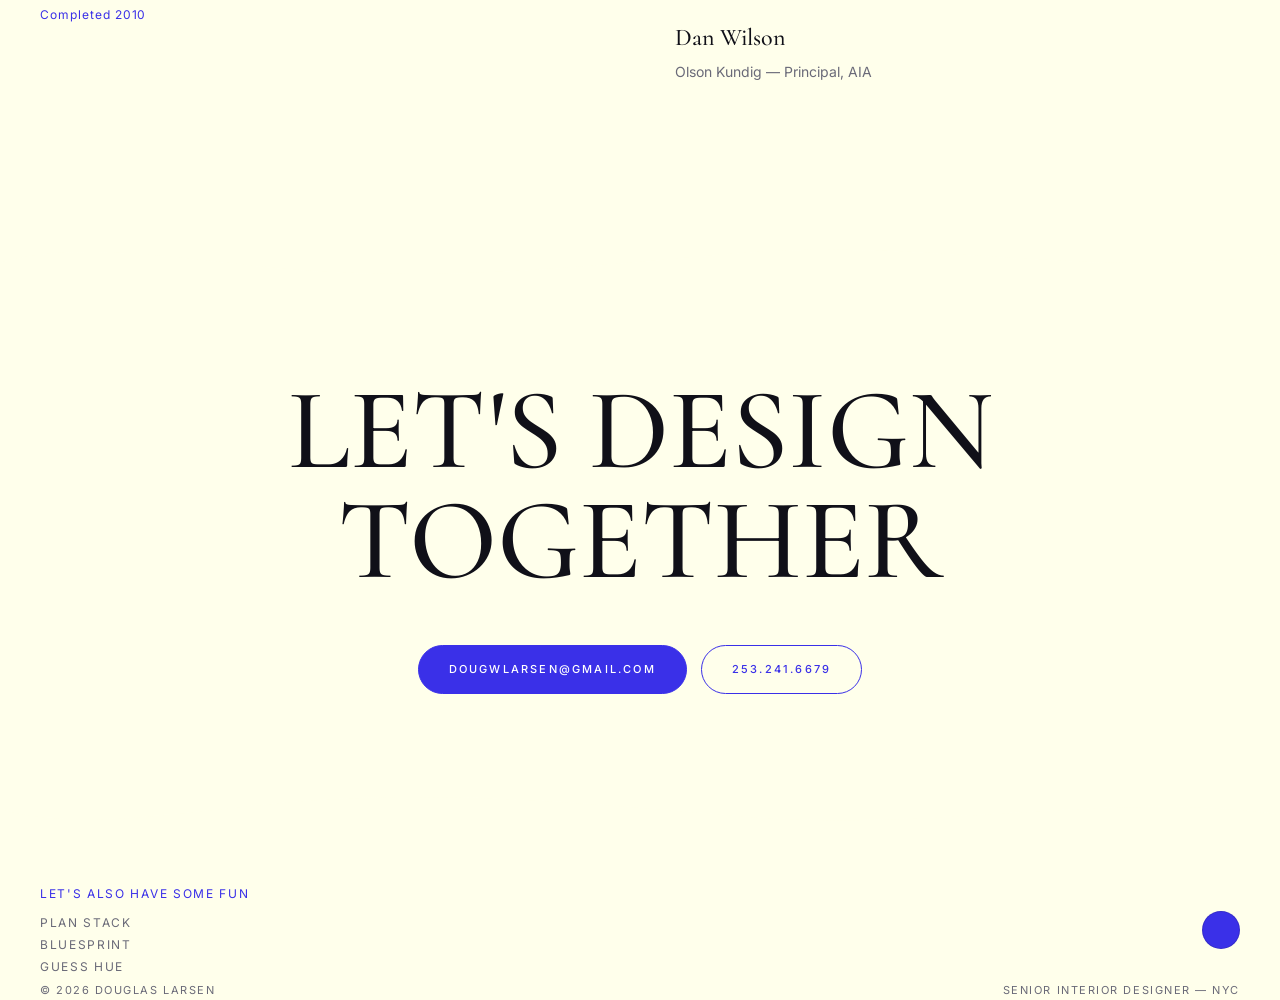
==== commit b80778fa: "Add files via upload" ====
--- a/index.html
+++ b/index.html
@@ -3,7 +3,8 @@
 <head>
 <meta charset="UTF-8">
 <meta name="viewport" content="width=device-width, initial-scale=1.0">
-<title>Douglas Larsen — Principal Interior Designer</title>
+<meta name="description" content="Explore Douglas Larsen’s interior design portfolio, residential and workplace projects, custom furniture process, and design experience in New York City.">
+<title>Douglas Larsen — Senior Interior Designer</title>
 <link rel="icon" href="favicon.svg" type="image/svg+xml">
 <link rel="icon" href="favicon.ico" sizes="any">
 <link rel="apple-touch-icon" href="apple-touch-icon.png">
@@ -13,7 +14,7 @@
 <link href="https://fonts.googleapis.com/css2?family=Cormorant:ital,wght@0,400;0,500;0,600;1,500&family=Inter:wght@400;500;600&display=swap" rel="stylesheet">
 <style>
   :root{
-    --paper:#fff2eb; --blue:#3a30e8; --blue-deep:#2019b0;
+    --paper:#FFFFEB; --blue:#3a30e8; --blue-deep:#2019b0;
     --ink:#101018; --ink-soft:#6a6a78; --line:rgba(16,16,24,.14);
     --serif:'Cormorant',Georgia,serif; --sans:'Inter',system-ui,sans-serif;
   }
@@ -29,7 +30,7 @@
 
   /* Nav */
   nav{position:fixed;top:0;left:0;right:0;z-index:100;display:flex;align-items:center;justify-content:space-between;
-    padding:18px 40px;background:rgba(255,242,235,.97);border-bottom:1px solid var(--line);transition:.3s}
+    padding:18px 40px;background:rgba(255,255,235,.97);border-bottom:1px solid var(--line);transition:.3s}
   nav .brand{font-size:12px;letter-spacing:.28em;text-transform:uppercase;font-weight:700}
   nav .brand b{color:var(--blue)}
   .nav-links{display:flex;gap:30px}
@@ -171,14 +172,33 @@
   @media(max-width:860px){
     .wrap{padding:0 24px}nav{padding:16px 24px}
     .nav-links{position:fixed;inset:0;background:var(--paper);flex-direction:column;justify-content:center;align-items:center;gap:30px;transform:translateX(100%);transition:transform .4s;z-index:90}
-    .nav-links.open{transform:none}.nav-links a{font-size:15px}
+    .nav-links{visibility:hidden}.nav-links.open{transform:none;visibility:visible}.nav-links a{font-size:15px}
     .menu-btn{display:block;z-index:95}
     .about-grid,.exp-cols,.duo{grid-template-columns:1fr;gap:36px}
     .stats{border-left:none;border-top:1px solid var(--line);padding-left:0;padding-top:28px;flex-direction:row;flex-wrap:wrap;gap:24px 40px}
     .row{grid-template-columns:1fr;gap:14px}.row .meta{grid-row:auto;grid-column:1;justify-content:flex-start}
     .sk{display:none}.lb-stage{padding:0 12px}
   }
+
+  :focus-visible{outline:3px solid #3a30e8;outline-offset:5px}
+  html{scroll-padding-top:100px}
+  @media(prefers-reduced-motion:reduce){
+    html{scroll-behavior:auto}
+    *,*::before,*::after{animation:none!important;transition:none!important}
+    .reveal,.sk,.card{opacity:1;transform:none}
+  }
+  @media(max-width:480px){nav:not(.rail){gap:12px;flex-wrap:wrap}.brand{letter-spacing:.12em}}
+
+  .lb-thumbs{flex-wrap:nowrap;justify-content:flex-start;max-height:90px}
+  .lb-thumbs img{flex-shrink:0}
+  .invert,.contact{background:var(--paper);color:var(--ink)}
+  .invert .kicker,.contact .kicker,.invert h2 em{color:var(--blue)}
+  .invert .sub{color:var(--ink-soft)}
+  .contact .btn{border-color:var(--blue);color:var(--blue)}
+  .contact .btn:hover,.contact .btn.solid{background:var(--blue);color:#fff}
+  @media(max-width:480px){.hero-cta{flex-wrap:wrap}.contact .btn{letter-spacing:.08em;padding:15px 18px}footer{gap:16px;flex-wrap:wrap}}
 </style>
+<script src="site-storage.js"></script>
 </head>
 <body>
 
@@ -191,7 +211,7 @@
     <a href="#experience" onclick="closeMenu()">Experience</a>
     <a href="#contact" onclick="closeMenu()">Contact</a>
   </div>
-  <button class="menu-btn" id="menuBtn" onclick="toggleMenu()">☰</button>
+  <button class="menu-btn" id="menuBtn" aria-label="Open navigation" aria-expanded="false" aria-controls="navlinks" onclick="toggleMenu()">☰</button>
 </nav>
 
 <!-- HERO -->
@@ -203,7 +223,7 @@
     <h1 class="hero-h">Designing Spaces<br>Where <em>Color</em> &amp;<br><em>Light</em> Meet</h1>
     <div class="hero-sub">
       <span class="n">Douglas Larsen</span>
-      <span class="r">Principal Interior Designer — New York City</span>
+      <span class="r">Senior Interior Designer — New York City</span>
     </div>
     <div class="hero-cta">
       <a class="btn solid" href="#work">View Work</a>
@@ -219,7 +239,7 @@
   <div class="wrap">
     <div class="sec-top reveal"><h2>About</h2><span class="ey idx">01 — Profile</span></div>
     <div class="about-grid">
-      <img class="portrait reveal" src="assets/portrait_bw.png" alt="Douglas Larsen" width="1000" height="1000">
+      <img class="portrait reveal" src="assets/portrait-transparent.png" alt="Douglas Larsen" width="1000" height="1000">
       <div class="reveal">
         <p class="big">Design is my passion — and I believe a <em>designer's mindset</em> is all that's needed to design anything.</p>
         <p>Aesthetics and style change over time, but design thinking is about solving problems with an open, curious mind. Through this approach I've designed multi-million dollar homes, offices for international companies, a product collaboration with a celebrity, social campaigns for Chase Bank, and many other diverse projects.</p>
@@ -331,19 +351,19 @@
 
 <footer class="wrap">
   <span>© 2026 Douglas Larsen</span>
-  <span>Principal Interior Designer — NYC</span>
+  <span>Senior Interior Designer — NYC</span>
 </footer>
 
 <!-- Lightbox -->
-<div class="lb" id="lb">
+<div class="lb" id="lb" role="dialog" aria-modal="true" aria-labelledby="lbTitle">
   <div class="lb-top">
     <div class="lb-title" id="lbTitle">Project<small id="lbSub"></small></div>
-    <button class="lb-close" onclick="closeLb()">✕</button>
+    <button class="lb-close" aria-label="Close gallery" onclick="closeLb()">✕</button>
   </div>
   <div class="lb-stage">
-    <button class="lb-arrow lb-prev" onclick="step(-1)">‹</button>
-    <img id="lbImg" src="" alt="">
-    <button class="lb-arrow lb-next" onclick="step(1)">›</button>
+    <button class="lb-arrow lb-prev" aria-label="Previous photograph" onclick="step(-1)">‹</button>
+    <img id="lbImg" alt="">
+    <button class="lb-arrow lb-next" aria-label="Next photograph" onclick="step(1)">›</button>
   </div>
   <div class="lb-thumbs" id="lbThumbs"></div>
 </div>
@@ -371,6 +391,9 @@
   projects.forEach((p,idx)=>{
     const el=document.createElement('div');
     el.className='row reveal';
+    el.tabIndex=0; el.setAttribute('role','button'); el.setAttribute('aria-haspopup','dialog');
+    el.setAttribute('aria-label','View '+p.name+' gallery');
+    el.onkeydown=e=>{if(e.key==='Enter'||e.key===' '){e.preventDefault();openLb(idx);}};
     el.innerHTML=`<div><div class="name">${p.name}</div><div class="desc">${p.desc}</div><div class="count">${p.n} photographs</div></div>
       <div class="meta"><span class="tag">${p.tag}</span><span class="arrow">↗</span></div>`;
     el.onclick=()=>openLb(idx);
@@ -379,26 +402,33 @@
 
   const lb=document.getElementById('lb'),lbImg=document.getElementById('lbImg'),
         lbTitle=document.getElementById('lbTitle'),lbSub=document.getElementById('lbSub'),lbThumbs=document.getElementById('lbThumbs');
-  let cur=0,curImgs=[];
+  let cur=0,curImgs=[],galleryName='',returnFocus=null;
   function openLb(idx){
-    const p=projects[idx];curImgs=imgs(p);cur=0;
+    const p=projects[idx];curImgs=imgs(p);cur=0;galleryName=p.name;returnFocus=document.activeElement;
     lbTitle.childNodes[0].nodeValue=p.name;lbSub.textContent=p.tag;
     lbThumbs.innerHTML='';
-    curImgs.forEach((src,i)=>{const t=document.createElement('img');t.src=src;t.onclick=()=>show(i);lbThumbs.appendChild(t);});
-    show(0);lb.classList.add('open');document.body.style.overflow='hidden';
+    curImgs.forEach((src,i)=>{const t=document.createElement('img');t.src=src;t.alt=p.name+' photograph '+(i+1);t.tabIndex=0;t.setAttribute('role','button');t.onclick=()=>show(i);t.onkeydown=e=>{if(e.key==='Enter'||e.key===' '){e.preventDefault();show(i);}};lbThumbs.appendChild(t);});
+    show(0);lb.classList.add('open');document.body.style.overflow='hidden';lb.querySelector('.lb-close').focus();
   }
-  function show(i){cur=(i+curImgs.length)%curImgs.length;lbImg.src=curImgs[cur];
+  function show(i){cur=(i+curImgs.length)%curImgs.length;lbImg.src=curImgs[cur];lbImg.alt=galleryName+' photograph '+(cur+1)+' of '+curImgs.length;
     [...lbThumbs.children].forEach((t,j)=>t.classList.toggle('active',j===cur));
     lbThumbs.children[cur]?.scrollIntoView({inline:'center',block:'nearest'});}
   function step(d){show(cur+d);}
-  function closeLb(){lb.classList.remove('open');document.body.style.overflow='';}
+  function closeLb(){lb.classList.remove('open');document.body.style.overflow='';returnFocus?.focus();}
   lb.addEventListener('click',e=>{if(e.target===lb)closeLb();});
   document.addEventListener('keydown',e=>{if(!lb.classList.contains('open'))return;
+    if(e.key==='Tab'){
+      const controls=[...lb.querySelectorAll('button,[tabindex="0"]')];
+      const first=controls[0],last=controls[controls.length-1];
+      if(e.shiftKey&&document.activeElement===first){e.preventDefault();last.focus();}
+      else if(!e.shiftKey&&document.activeElement===last){e.preventDefault();first.focus();}
+    }
     if(e.key==='Escape')closeLb();if(e.key==='ArrowRight')step(1);if(e.key==='ArrowLeft')step(-1);});
 
   const navlinks=document.getElementById('navlinks'),menuBtn=document.getElementById('menuBtn');
-  function toggleMenu(){navlinks.classList.toggle('open');menuBtn.textContent=navlinks.classList.contains('open')?'✕':'☰';}
-  function closeMenu(){navlinks.classList.remove('open');menuBtn.textContent='☰';}
+  function toggleMenu(){const open=navlinks.classList.toggle('open');menuBtn.textContent=open?'✕':'☰';menuBtn.setAttribute('aria-expanded',open);menuBtn.setAttribute('aria-label',open?'Close navigation':'Open navigation');}
+  document.addEventListener('keydown',e=>{if(e.key==='Escape'&&navlinks.classList.contains('open')){closeMenu();menuBtn.focus();}});
+  function closeMenu(){navlinks.classList.remove('open');menuBtn.textContent='☰';menuBtn.setAttribute('aria-expanded','false');menuBtn.setAttribute('aria-label','Open navigation');}
 
   const io=new IntersectionObserver(es=>es.forEach(e=>{if(e.isIntersecting){e.target.classList.add('in');io.unobserve(e.target);}}),{threshold:.15});
   document.querySelectorAll('.reveal, .sk').forEach(el=>io.observe(el));
@@ -408,9 +438,9 @@
     const btn=document.getElementById('cotdBtn'); if(!btn) return;
     const today=new Date().toISOString().slice(0,10);
     const set=hex=>{ btn.style.background=hex; };
-    const cached=localStorage.getItem('cotd_btn_'+today);
+    const cached=siteStorage.getItem('cotd_btn_'+today);
     if(cached){ set(cached); return; }
-    try{ const full=JSON.parse(localStorage.getItem('cotd_'+today)||'null'); if(full&&full.winner){ set(full.winner); localStorage.setItem('cotd_btn_'+today,full.winner); return; } }catch(e){}
+    try{ const full=JSON.parse(siteStorage.getItem('cotd_'+today)||'null'); if(full&&full.winner){ set(full.winner); siteStorage.setItem('cotd_btn_'+today,full.winner); return; } }catch(e){}
     const KEY='SWAojVJs9NvDXZZhKmV2oH_pZW74Yag84NN7Z5h3Et0';
     fetch('https://api.unsplash.com/photos?order_by=latest&per_page=30&page=1',{headers:{'Authorization':'Client-ID '+KEY,'Accept-Version':'v1'}})
       .then(r=>r.ok?r.json():null).then(data=>{
@@ -421,7 +451,7 @@
         if(!bk) return;
         const a=buckets[bk].reduce((x,c)=>[x[0]+c[0],x[1]+c[1],x[2]+c[2]],[0,0,0]).map(v=>Math.round(v/buckets[bk].length));
         const hex='#'+a.map(v=>v.toString(16).padStart(2,'0')).join('');
-        set(hex); localStorage.setItem('cotd_btn_'+today,hex);
+        set(hex); siteStorage.setItem('cotd_btn_'+today,hex);
       }).catch(()=>{});
   })();
 </script>
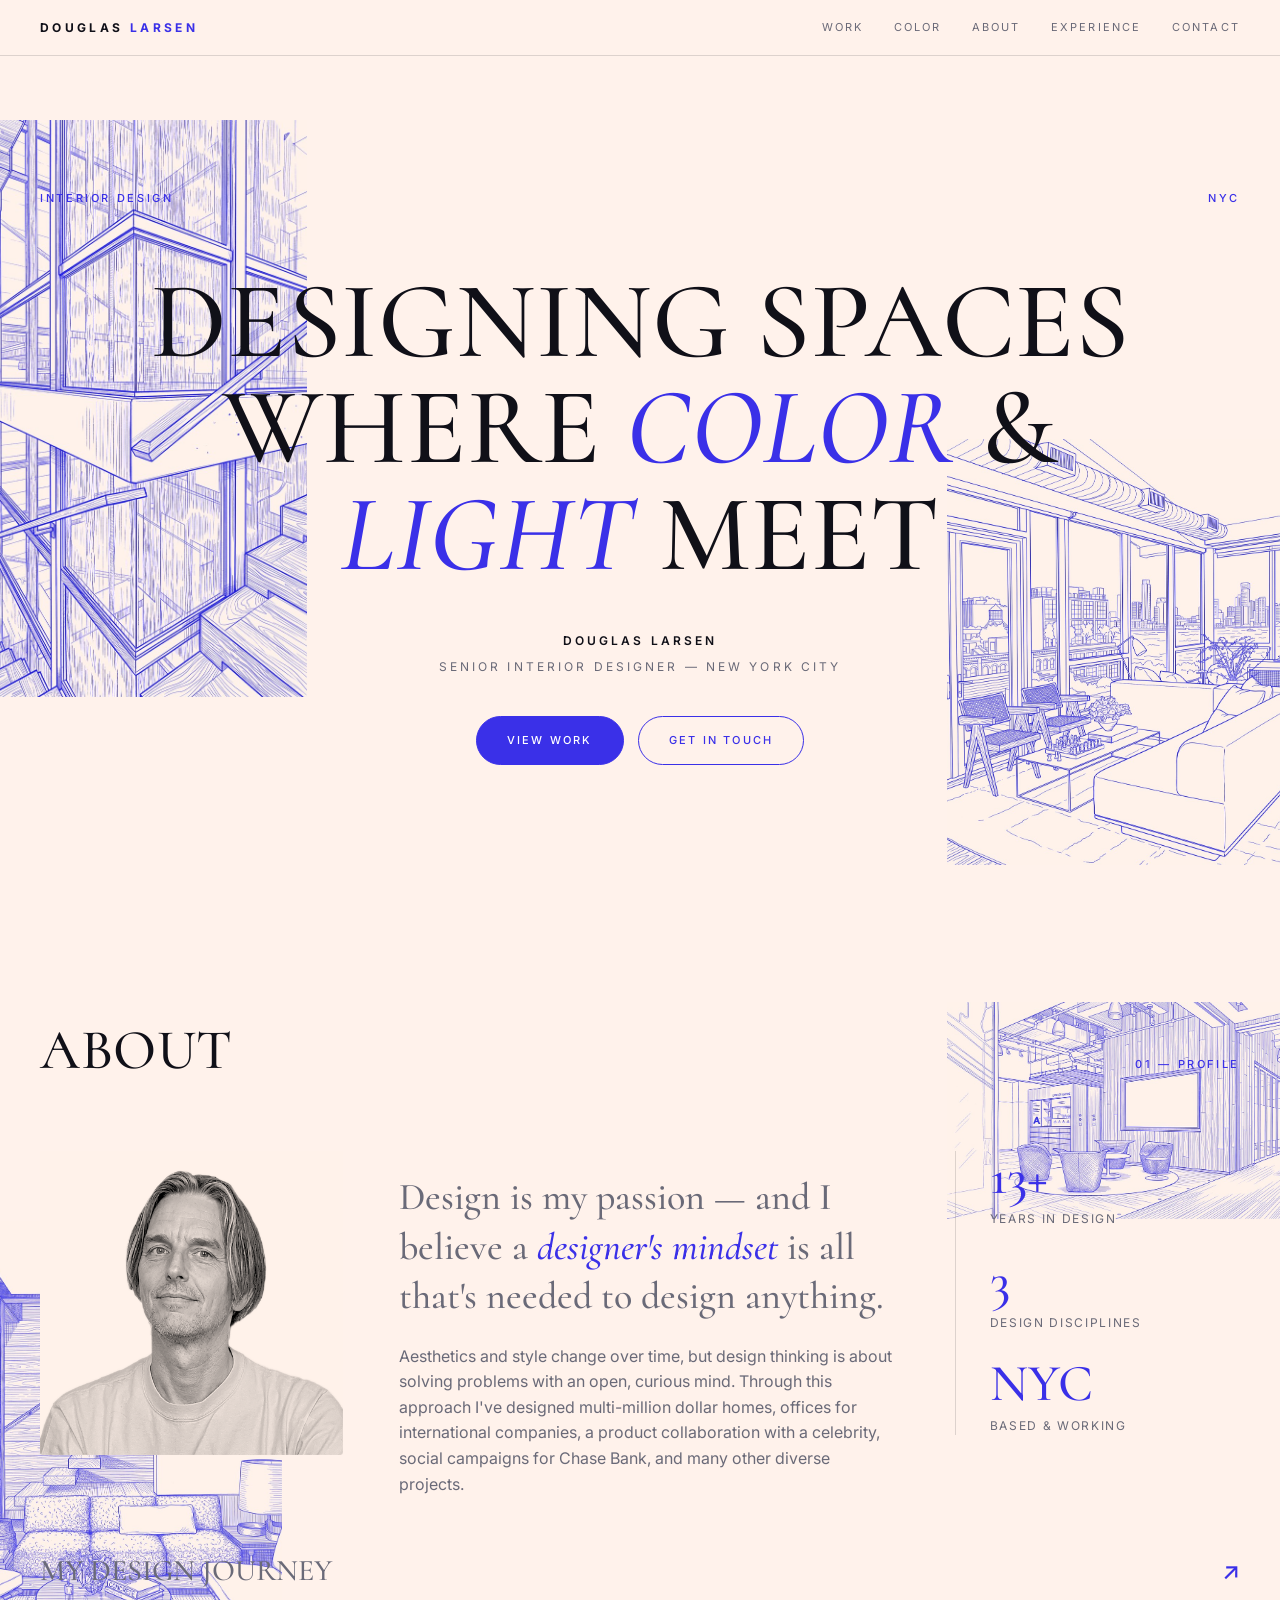
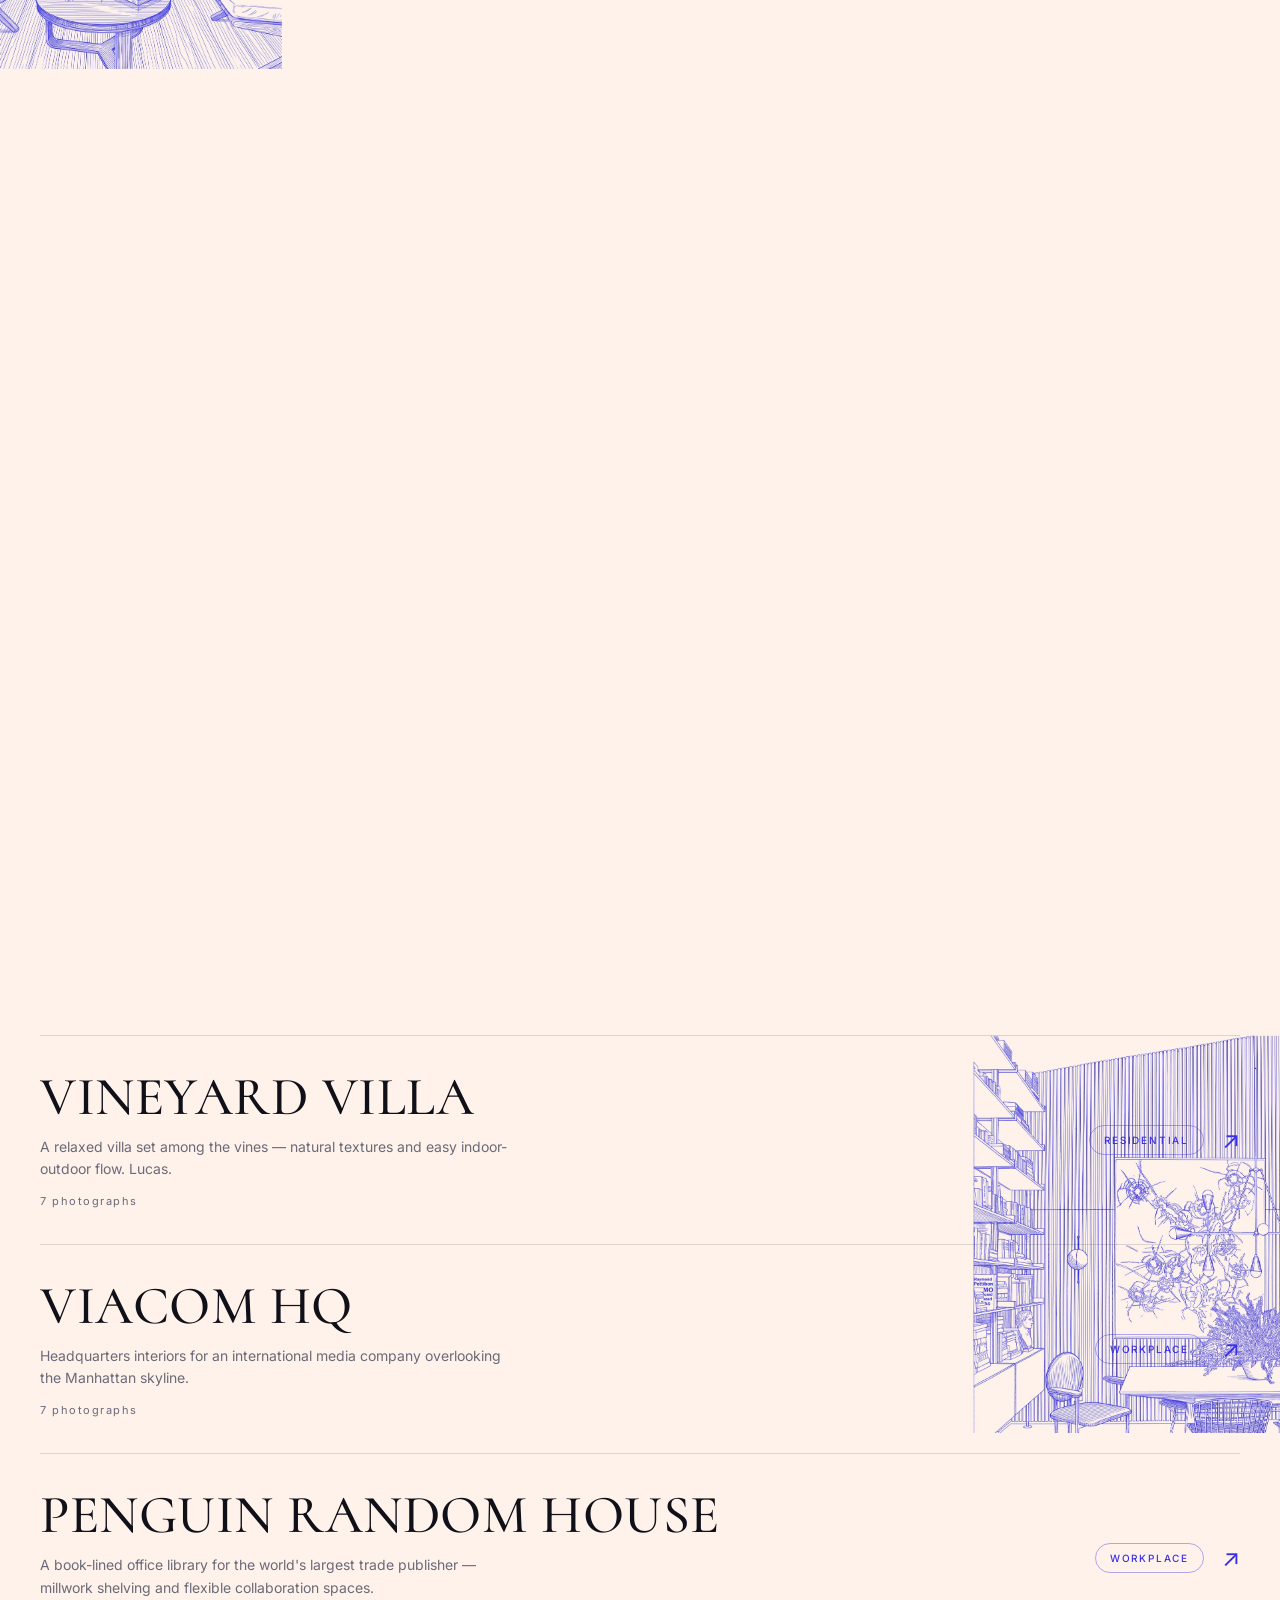
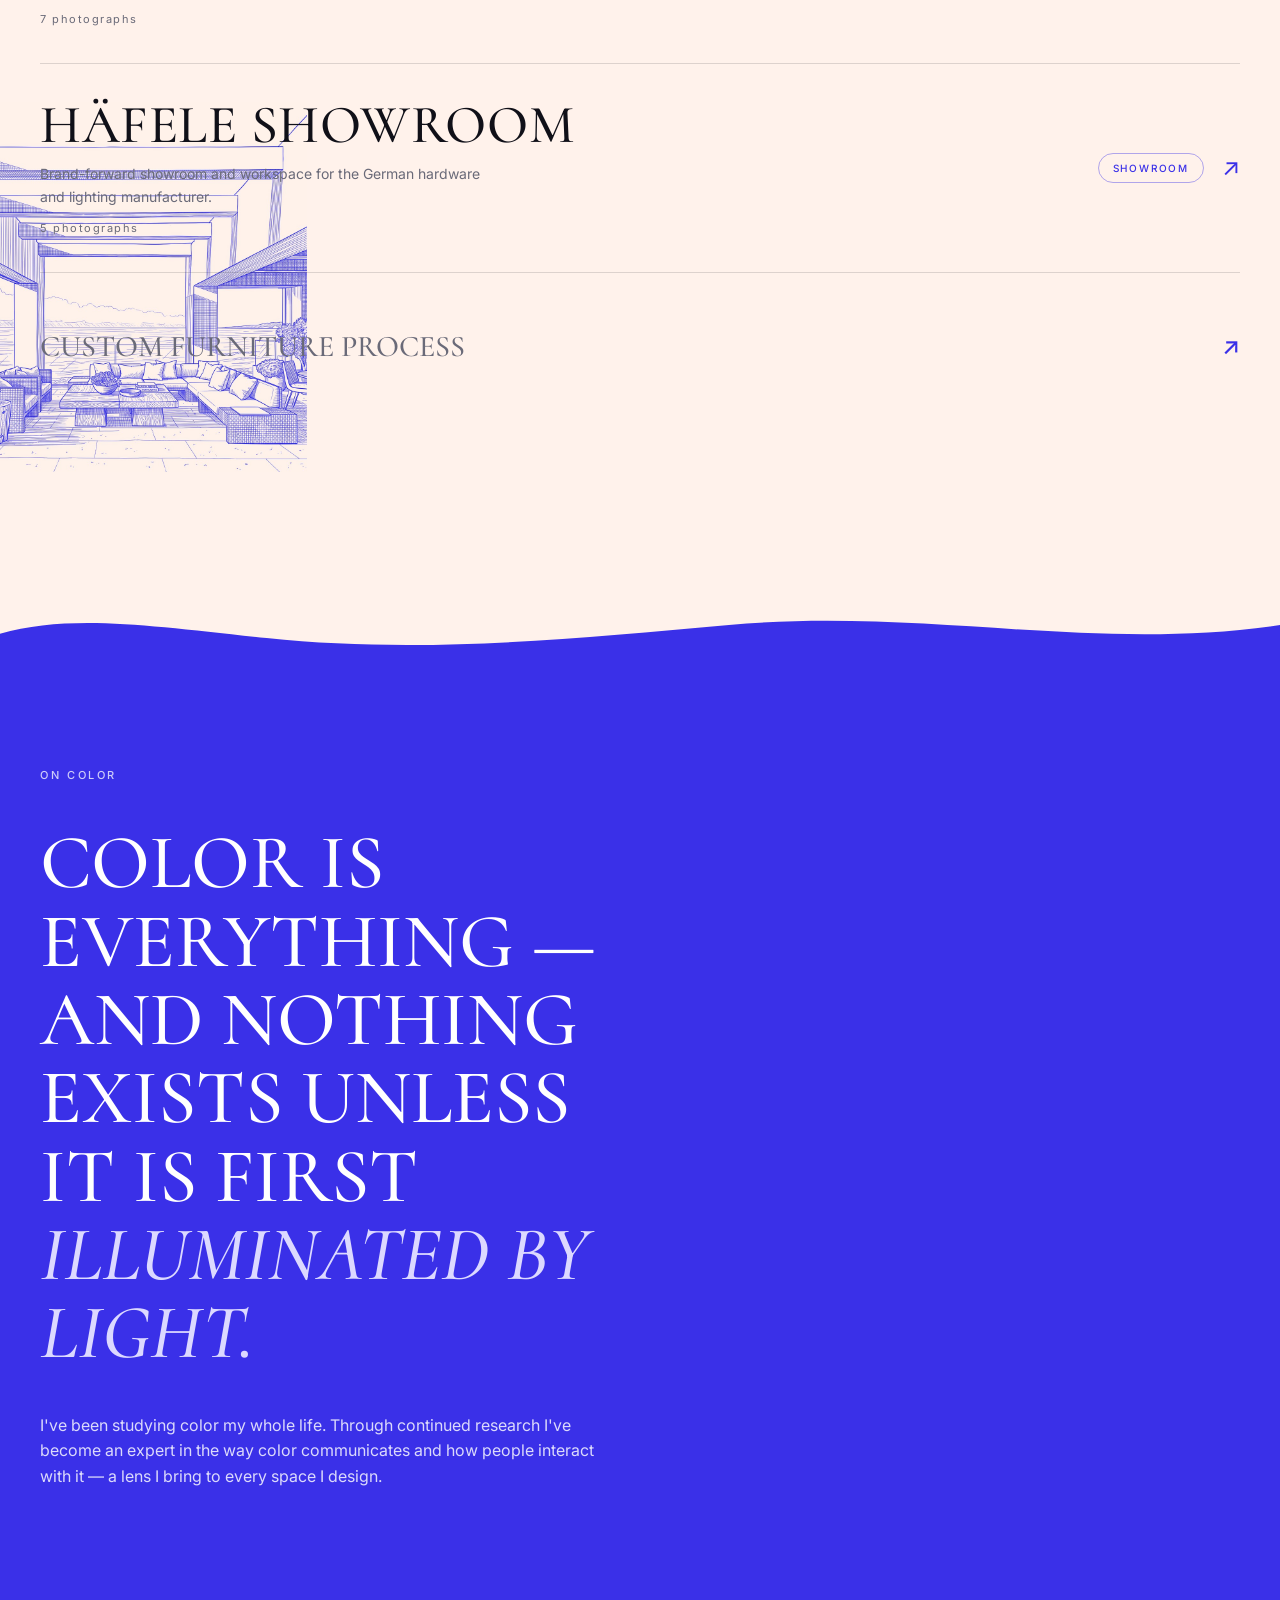
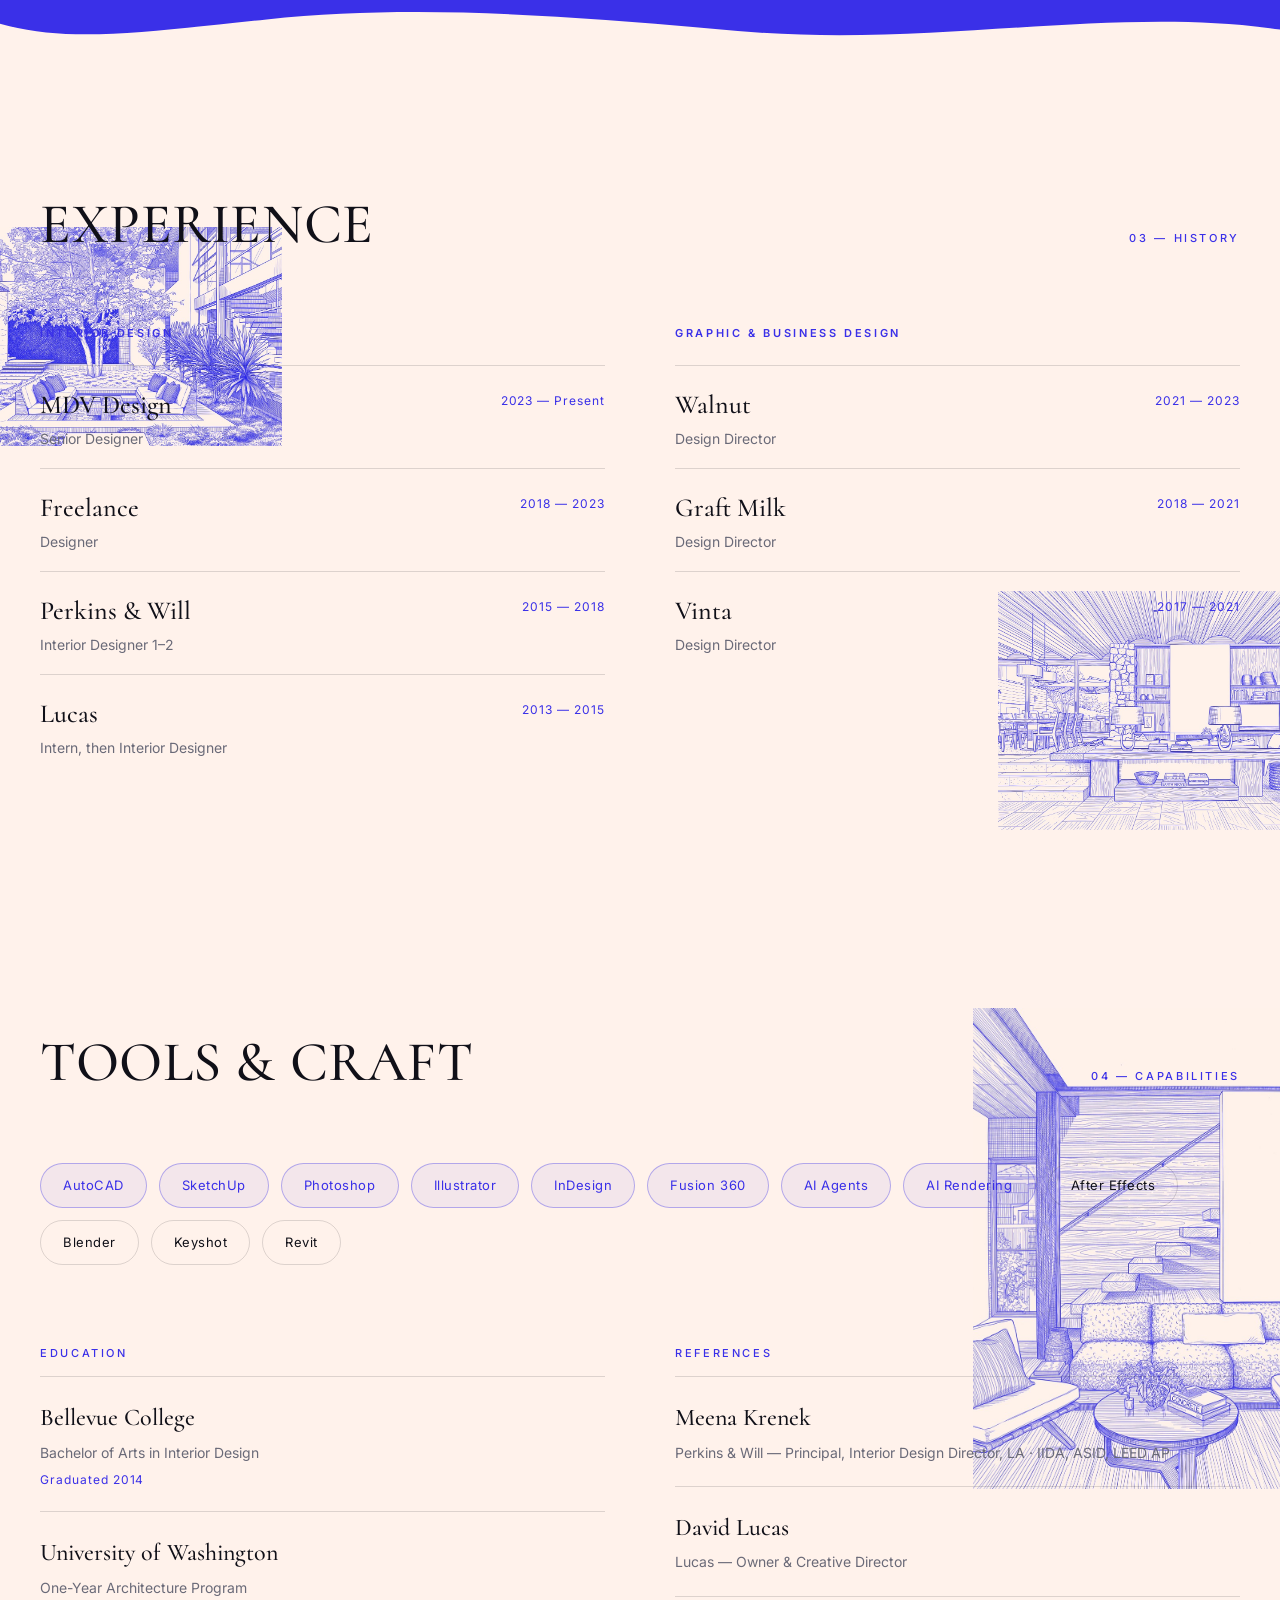
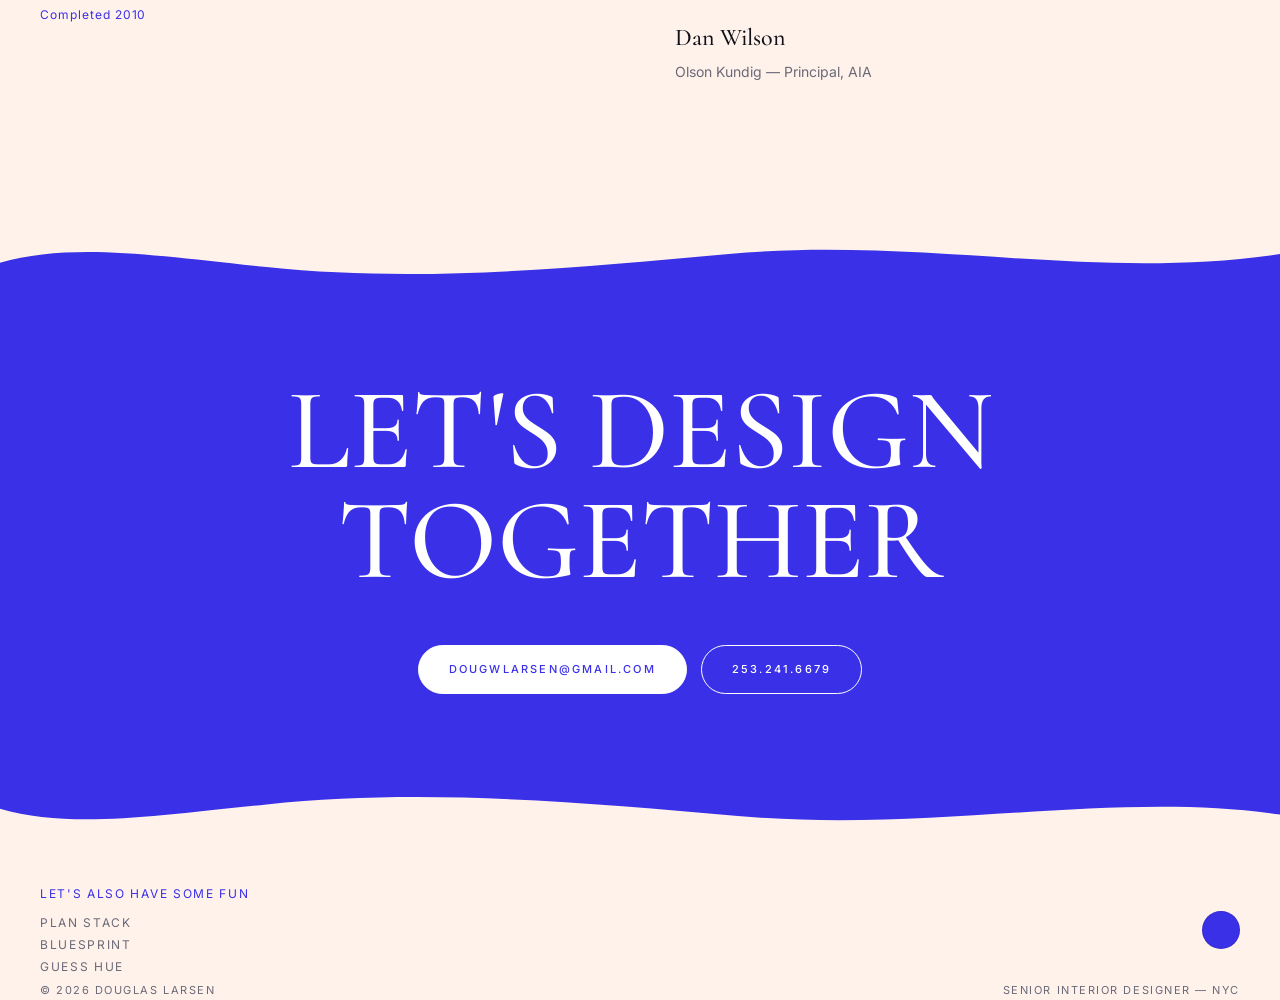
==== commit 5410310d: "Add files via upload" ====
--- a/index.html
+++ b/index.html
@@ -14,7 +14,7 @@
 <link href="https://fonts.googleapis.com/css2?family=Cormorant:ital,wght@0,400;0,500;0,600;1,500&family=Inter:wght@400;500;600&display=swap" rel="stylesheet">
 <style>
   :root{
-    --paper:#FFFFEB; --blue:#3a30e8; --blue-deep:#2019b0;
+    --paper:#fff2eb; --blue:#3a30e8; --blue-deep:#2019b0;
     --ink:#101018; --ink-soft:#6a6a78; --line:rgba(16,16,24,.14);
     --serif:'Cormorant',Georgia,serif; --sans:'Inter',system-ui,sans-serif;
   }
@@ -30,7 +30,7 @@
 
   /* Nav */
   nav{position:fixed;top:0;left:0;right:0;z-index:100;display:flex;align-items:center;justify-content:space-between;
-    padding:18px 40px;background:rgba(255,255,235,.97);border-bottom:1px solid var(--line);transition:.3s}
+    padding:18px 40px;background:rgba(255,242,235,.97);border-bottom:1px solid var(--line);transition:.3s}
   nav .brand{font-size:12px;letter-spacing:.28em;text-transform:uppercase;font-weight:700}
   nav .brand b{color:var(--blue)}
   .nav-links{display:flex;gap:30px}
@@ -191,11 +191,6 @@
 
   .lb-thumbs{flex-wrap:nowrap;justify-content:flex-start;max-height:90px}
   .lb-thumbs img{flex-shrink:0}
-  .invert,.contact{background:var(--paper);color:var(--ink)}
-  .invert .kicker,.contact .kicker,.invert h2 em{color:var(--blue)}
-  .invert .sub{color:var(--ink-soft)}
-  .contact .btn{border-color:var(--blue);color:var(--blue)}
-  .contact .btn:hover,.contact .btn.solid{background:var(--blue);color:#fff}
   @media(max-width:480px){.hero-cta{flex-wrap:wrap}.contact .btn{letter-spacing:.08em;padding:15px 18px}footer{gap:16px;flex-wrap:wrap}}
 </style>
 <script src="site-storage.js"></script>
@@ -239,7 +234,7 @@
   <div class="wrap">
     <div class="sec-top reveal"><h2>About</h2><span class="ey idx">01 — Profile</span></div>
     <div class="about-grid">
-      <img class="portrait reveal" src="assets/portrait-transparent.png" alt="Douglas Larsen" width="1000" height="1000">
+      <img class="portrait reveal" src="assets/portrait_bw.png" alt="Douglas Larsen" width="1000" height="1000">
       <div class="reveal">
         <p class="big">Design is my passion — and I believe a <em>designer's mindset</em> is all that's needed to design anything.</p>
         <p>Aesthetics and style change over time, but design thinking is about solving problems with an open, curious mind. Through this approach I've designed multi-million dollar homes, offices for international companies, a product collaboration with a celebrity, social campaigns for Chase Bank, and many other diverse projects.</p>
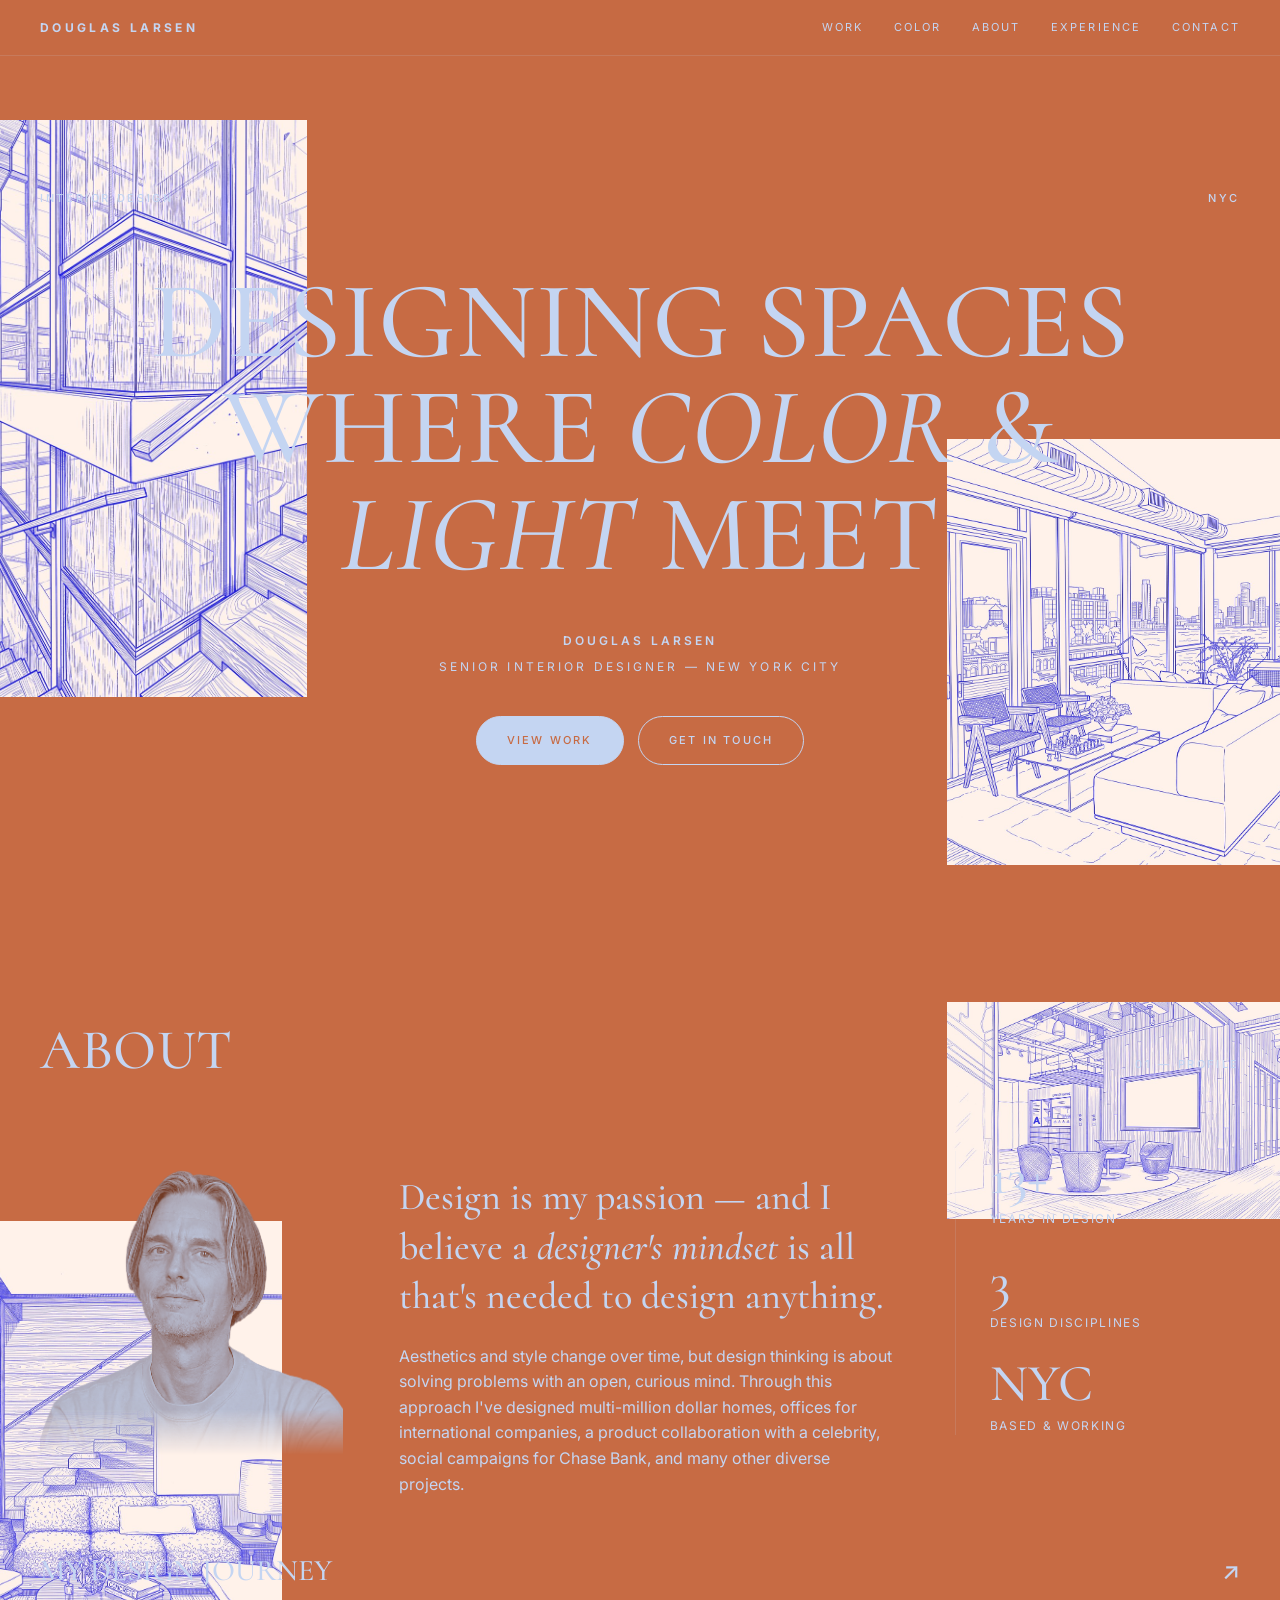
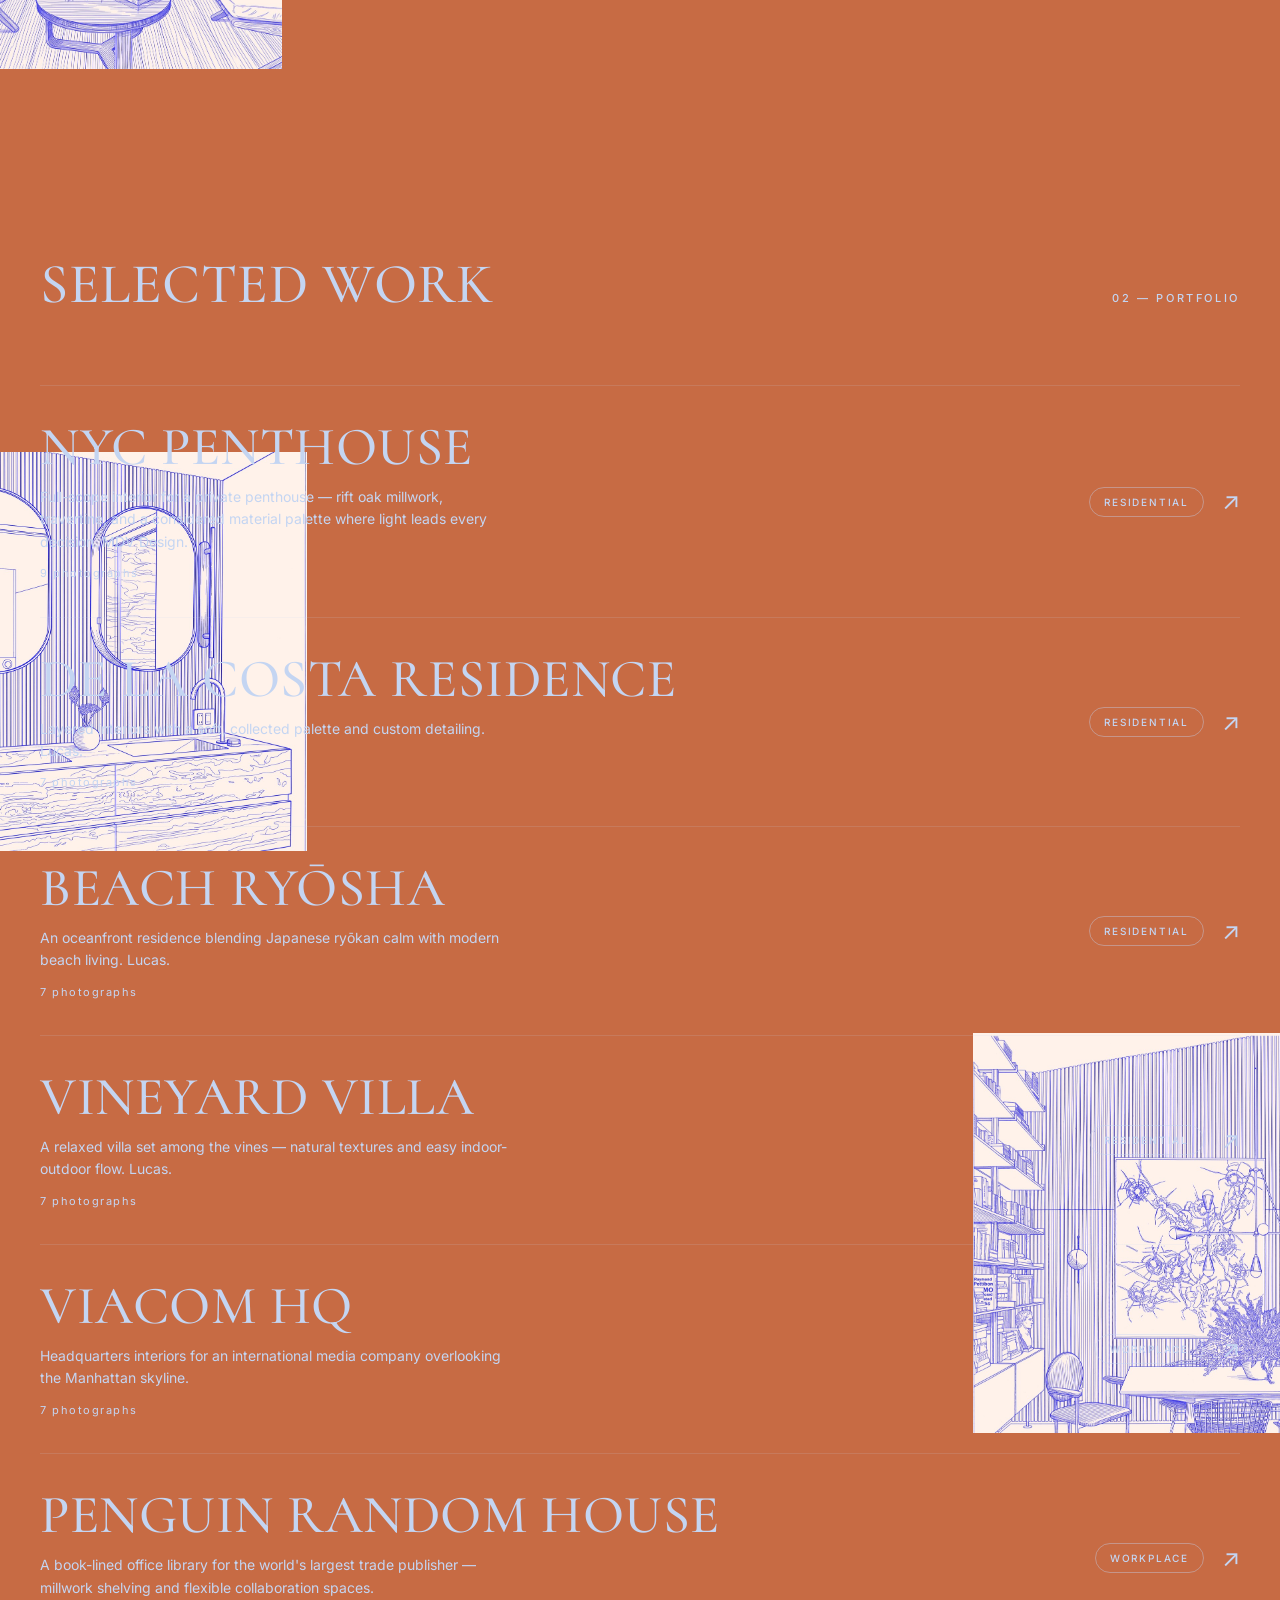
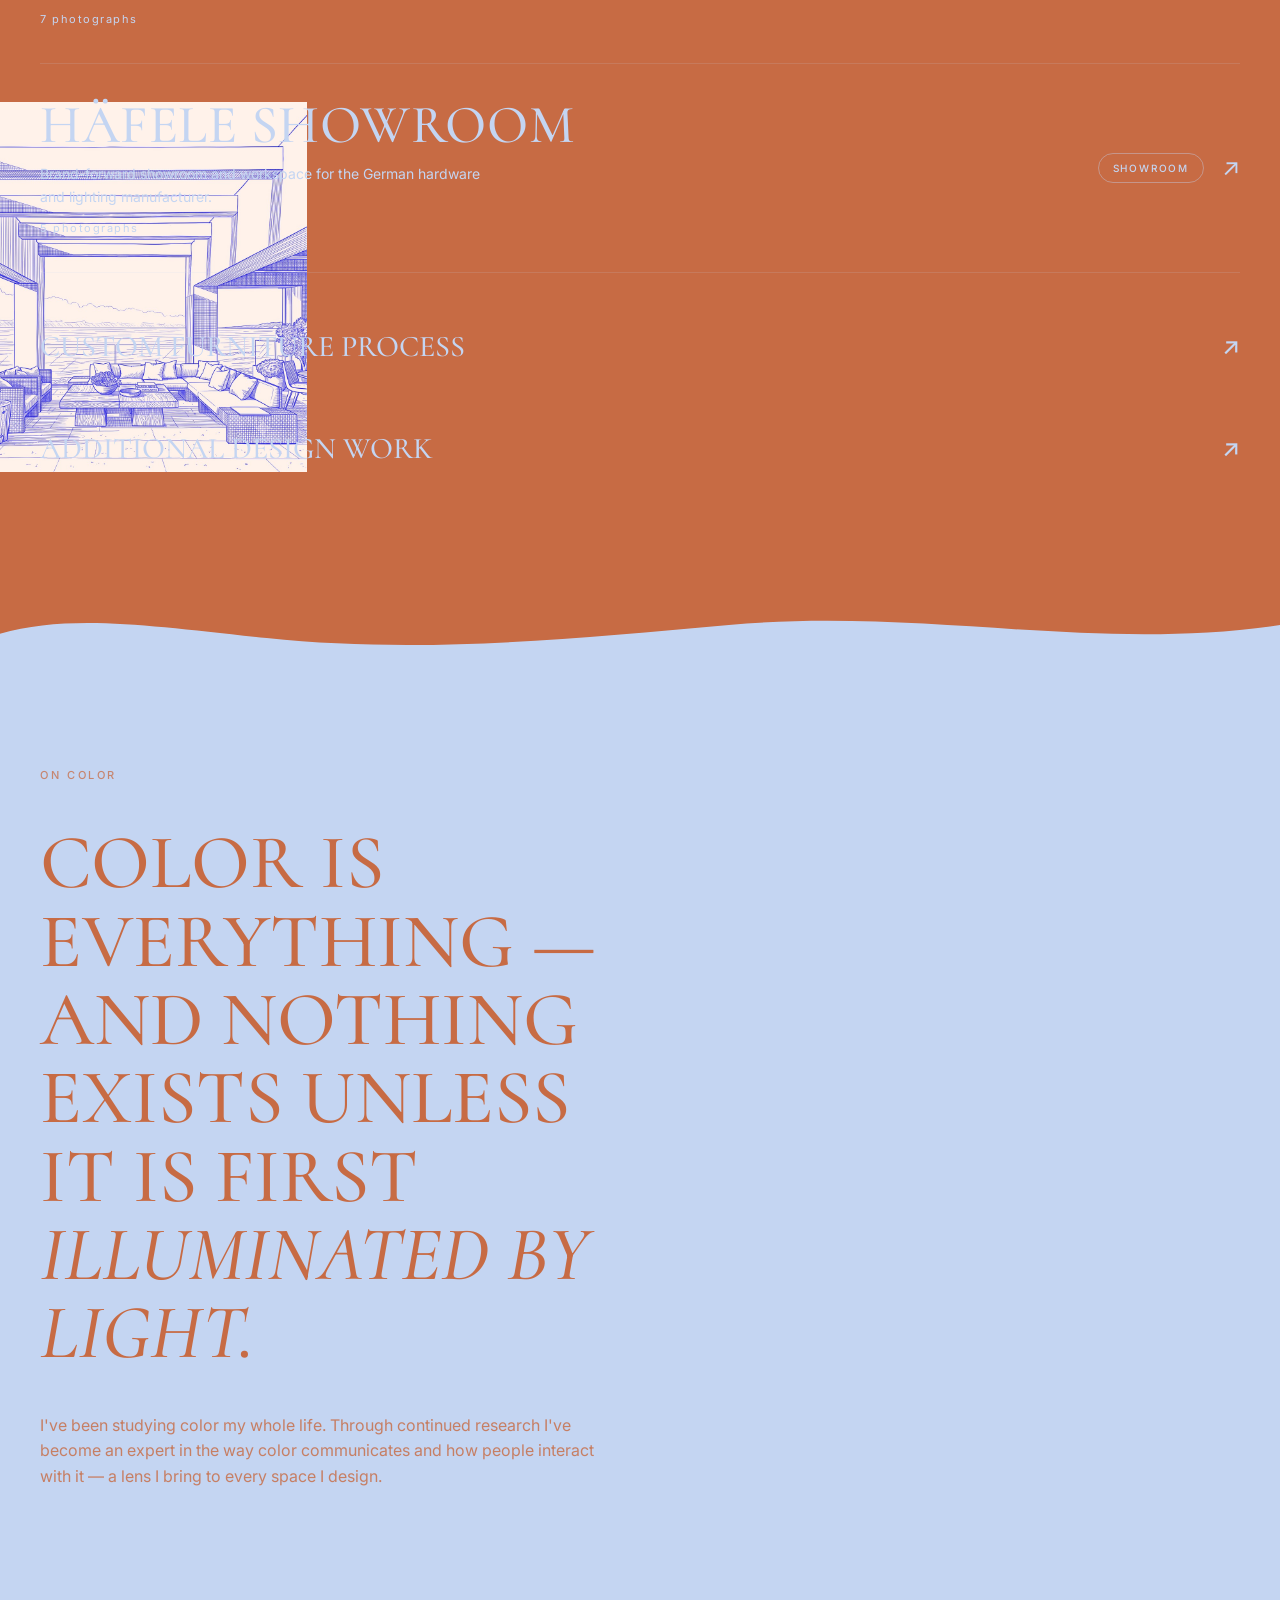
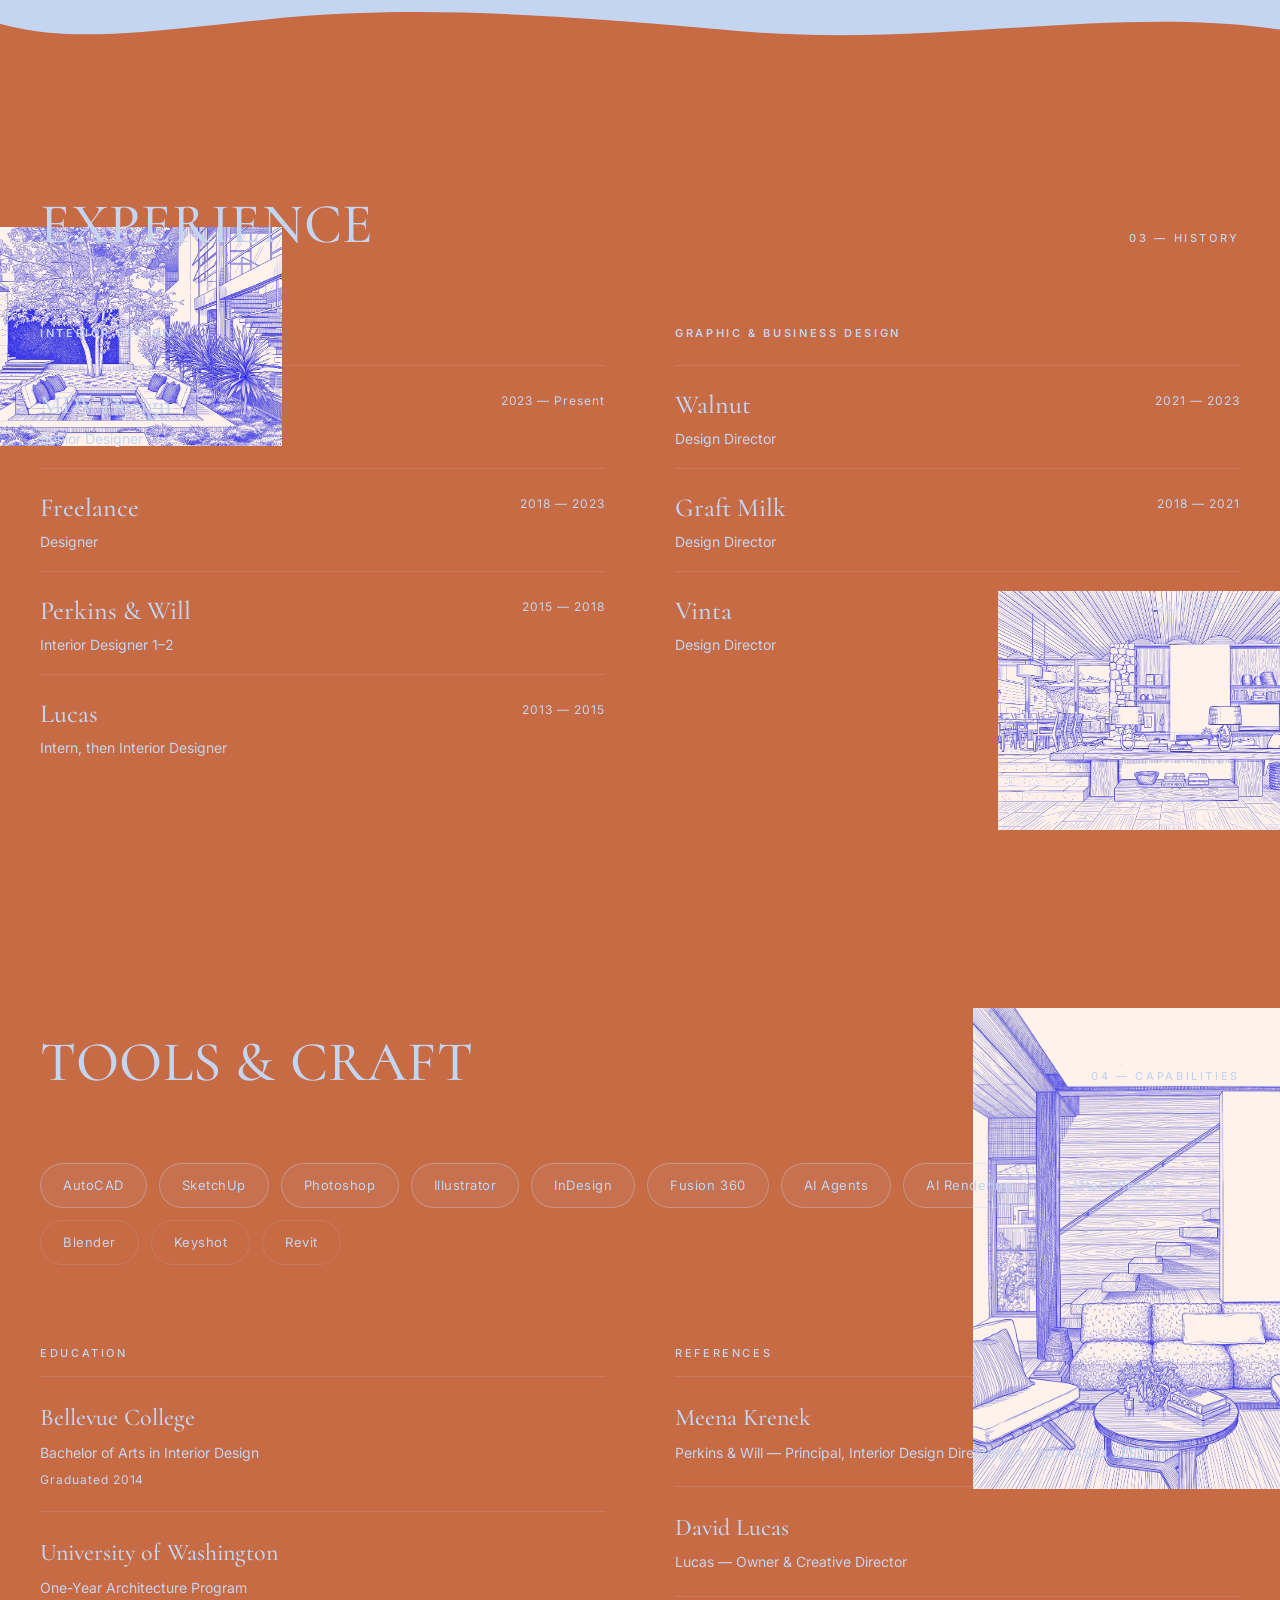
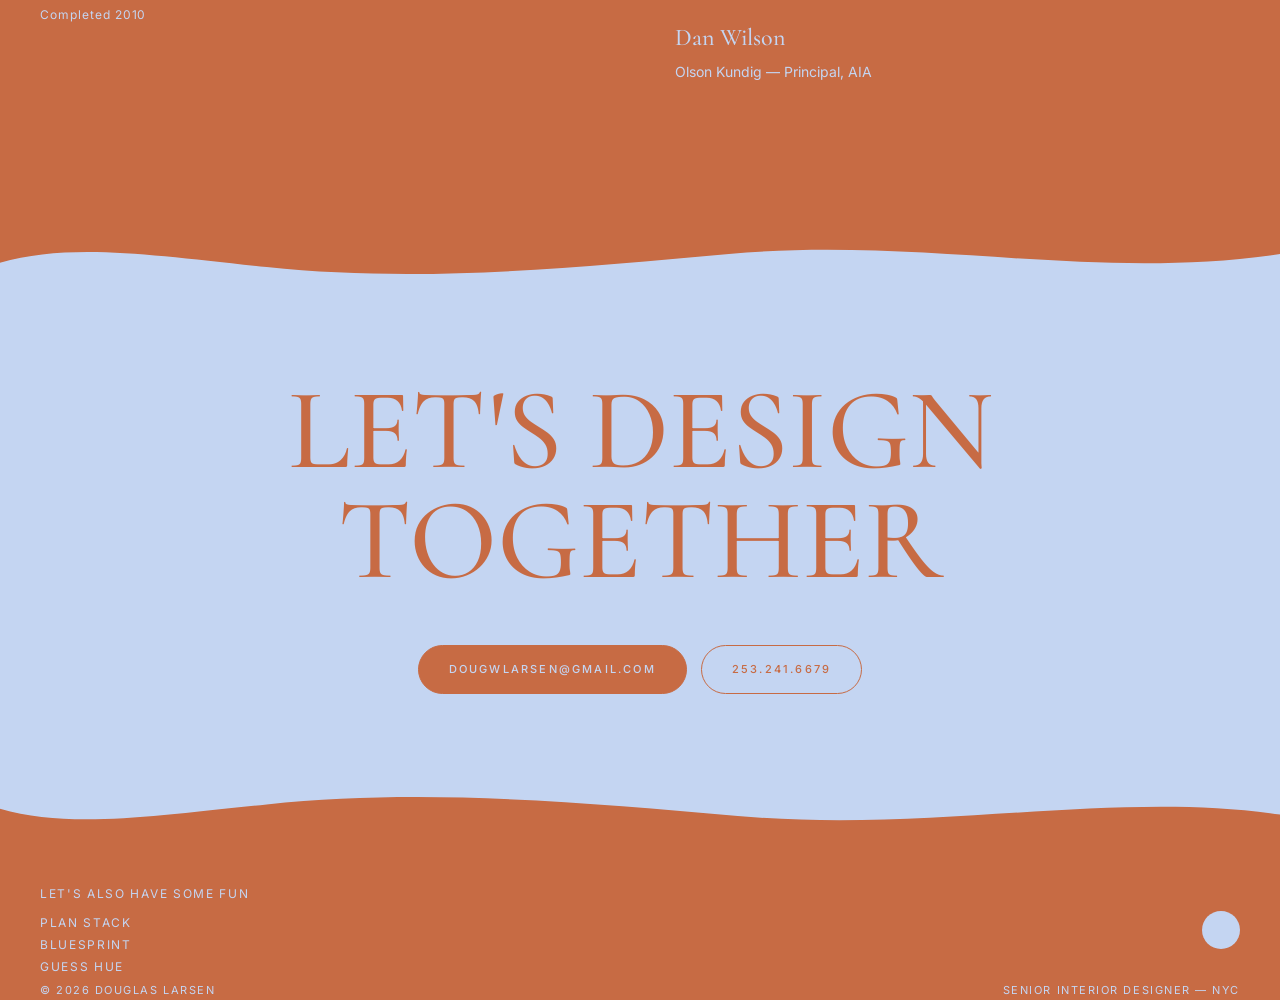
==== commit 74d798f8: "Add files via upload" ====
--- a/index.html
+++ b/index.html
@@ -8,20 +8,20 @@
 <link rel="icon" href="favicon.svg" type="image/svg+xml">
 <link rel="icon" href="favicon.ico" sizes="any">
 <link rel="apple-touch-icon" href="apple-touch-icon.png">
-<meta name="theme-color" content="#3a30e8">
+<meta name="theme-color" content="#c4d5f2">
 <link rel="preconnect" href="https://fonts.googleapis.com">
 <link rel="preconnect" href="https://fonts.gstatic.com" crossorigin>
 <link href="https://fonts.googleapis.com/css2?family=Cormorant:ital,wght@0,400;0,500;0,600;1,500&family=Inter:wght@400;500;600&display=swap" rel="stylesheet">
 <style>
   :root{
-    --paper:#fff2eb; --blue:#3a30e8; --blue-deep:#2019b0;
-    --ink:#101018; --ink-soft:#6a6a78; --line:rgba(16,16,24,.14);
+    --paper:#c76b44; --blue:#c4d5f2; --blue-deep:#c4d5f2;
+    --ink:#c4d5f2; --ink-soft:#c4d5f2; --line:rgba(196,213,242,.14);
     --serif:'Cormorant',Georgia,serif; --sans:'Inter',system-ui,sans-serif;
   }
   *{margin:0;padding:0;box-sizing:border-box}
   html{scroll-behavior:smooth}
   body{background:var(--paper);color:var(--ink);font-family:var(--sans);font-weight:400;line-height:1.6;-webkit-font-smoothing:antialiased;overflow-x:hidden}
-  ::selection{background:var(--blue);color:#fff}
+  ::selection{background:var(--blue);color:#c76b44}
   a{color:inherit;text-decoration:none}
   img{display:block;max-width:100%}
   .wrap{max-width:1280px;margin:0 auto;padding:0 40px}
@@ -30,7 +30,7 @@
 
   /* Nav */
   nav{position:fixed;top:0;left:0;right:0;z-index:100;display:flex;align-items:center;justify-content:space-between;
-    padding:18px 40px;background:rgba(255,242,235,.97);border-bottom:1px solid var(--line);transition:.3s}
+    padding:18px 40px;background:rgba(199,107,68,.97);border-bottom:1px solid var(--line);transition:.3s}
   nav .brand{font-size:12px;letter-spacing:.28em;text-transform:uppercase;font-weight:700}
   nav .brand b{color:var(--blue)}
   .nav-links{display:flex;gap:30px}
@@ -58,8 +58,8 @@
   .hero-cta{margin-top:40px;display:flex;gap:14px;justify-content:center}
   .btn{display:inline-block;font-size:11px;letter-spacing:.2em;text-transform:uppercase;font-weight:500;
     padding:15px 30px;border:1px solid var(--blue);color:var(--blue);border-radius:40px;transition:.3s;cursor:pointer;background:none}
-  .btn:hover{background:var(--blue);color:#fff}
-  .btn.solid{background:var(--blue);color:#fff}
+  .btn:hover{background:var(--blue);color:#c76b44}
+  .btn.solid{background:var(--blue);color:#c76b44}
   .btn.solid:hover{background:var(--blue-deep);border-color:var(--blue-deep)}
 
   /* Statement */
@@ -83,7 +83,7 @@
   .row:hover .name{color:var(--blue)}
   .row .desc{font-size:14px;color:var(--ink-soft);margin-top:12px;max-width:52ch}
   .row .meta{display:flex;align-items:center;gap:18px;grid-row:1;grid-column:2}
-  .tag{font-size:10px;letter-spacing:.18em;text-transform:uppercase;font-weight:500;color:var(--blue);border:1px solid rgba(58,48,232,.4);border-radius:40px;padding:6px 14px;white-space:nowrap}
+  .tag{font-size:10px;letter-spacing:.18em;text-transform:uppercase;font-weight:500;color:var(--blue);border:1px solid rgba(196,213,242,.4);border-radius:40px;padding:6px 14px;white-space:nowrap}
   .arrow{font-size:24px;color:var(--blue);transition:transform .35s}
   .row:hover .arrow{transform:translate(4px,-4px)}
   .count{font-size:11px;letter-spacing:.14em;color:var(--ink-soft);margin-top:12px}
@@ -92,18 +92,20 @@
   .more-work .ar{color:var(--blue);font-family:var(--sans);font-size:.8em}
 
   /* Blue inverted section */
-  .invert{background:var(--blue);color:#fff;padding:170px 0;position:relative;overflow:hidden}
+  .invert{background:var(--blue);color:#c76b44;padding:170px 0;position:relative;overflow:hidden}
   .invert::before,.contact::before{content:"";position:absolute;top:-1px;left:0;right:0;height:58px;background:url(wave-top.svg) top center/100% 100% no-repeat;z-index:3;pointer-events:none}
   .invert::after,.contact::after{content:"";position:absolute;bottom:-1px;left:0;right:0;height:58px;background:url(wave-bottom.svg) bottom center/100% 100% no-repeat;z-index:3;pointer-events:none}
-  .invert .kicker{color:rgba(255,255,255,.75)}
+  .invert .kicker{color:rgba(199,107,68,.75)}
   .invert h2{font-family:var(--serif);text-transform:uppercase;font-size:clamp(34px,6vw,92px);font-weight:500;line-height:1.02;max-width:16ch}
-  .invert h2 em{font-style:italic;color:#dcd9ff}
-  .invert .sub{margin-top:40px;max-width:56ch;color:rgba(255,255,255,.82);font-size:16px}
-  .invert ::selection{background:#fff;color:var(--blue)}
+  .invert h2 em{font-style:italic;color:#c76b44}
+  .invert .sub{margin-top:40px;max-width:56ch;color:rgba(199,107,68,.82);font-size:16px}
+  .invert ::selection{background:#c76b44;color:var(--blue)}
 
   /* About */
   .about-grid{display:grid;grid-template-columns:0.85fr 1.4fr 0.8fr;gap:56px;align-items:start}
-  .about-grid .portrait{width:100%;height:auto;border-radius:3px}
+  .about-grid .portrait{width:100%;height:auto;display:block;filter:url(#portrait-duotone);
+    -webkit-mask-image:linear-gradient(to bottom,#000 0%,#000 85%,transparent 100%);
+    mask-image:linear-gradient(to bottom,#000 0%,#000 85%,transparent 100%)}
   .about-grid .big{font-family:var(--serif);font-size:clamp(24px,3vw,38px);line-height:1.3;font-weight:500}
   .about-grid .big em{font-style:italic;color:var(--blue)}
   .about-grid p{margin-top:22px;color:var(--ink-soft);font-size:16px}
@@ -122,7 +124,7 @@
   /* Capabilities */
   .caps{display:flex;flex-wrap:wrap;gap:12px}
   .cap{font-size:13px;letter-spacing:.04em;padding:11px 22px;border:1px solid var(--line);border-radius:40px}
-  .cap.m{background:rgba(58,48,232,.06);border-color:rgba(58,48,232,.35);color:var(--blue)}
+  .cap.m{background:rgba(196,213,242,.06);border-color:rgba(196,213,242,.35);color:var(--blue)}
 
   /* Two-up */
   .duo{display:grid;grid-template-columns:1fr 1fr;gap:70px}
@@ -132,13 +134,13 @@
   .card .m{font-size:12px;letter-spacing:.08em;color:var(--blue);margin-top:6px}
 
   /* Contact */
-  .contact{background:var(--blue);color:#fff;text-align:center;padding:150px 0;position:relative;overflow:hidden}
-  .contact .kicker{color:rgba(255,255,255,.75)}
+  .contact{background:var(--blue);color:#c76b44;text-align:center;padding:150px 0;position:relative;overflow:hidden}
+  .contact .kicker{color:rgba(199,107,68,.75)}
   .contact h2{font-family:var(--serif);text-transform:uppercase;font-size:clamp(46px,9vw,140px);font-weight:500;line-height:.96}
   .contact .links{margin-top:48px;display:flex;gap:14px;justify-content:center;flex-wrap:wrap}
-  .contact .btn{border-color:#fff;color:#fff}
-  .contact .btn:hover{background:#fff;color:var(--blue)}
-  .contact .btn.solid{background:#fff;color:var(--blue)}
+  .contact .btn{border-color:#c76b44;color:#c76b44}
+  .contact .btn:hover{background:#c76b44;color:var(--blue)}
+  .contact .btn.solid{background:#c76b44;color:var(--blue)}
   footer{padding:26px 0;display:flex;justify-content:space-between;font-size:11px;letter-spacing:.14em;text-transform:uppercase;color:var(--ink-soft)}
   .fun{padding:40px 0 6px}
   .fun-row{display:flex;align-items:center;justify-content:space-between;gap:20px}
@@ -146,28 +148,28 @@
   .fun-label{font-size:12px;letter-spacing:.14em;text-transform:uppercase;color:var(--blue);margin-bottom:6px}
   .fun-names a{font-size:12px;letter-spacing:.14em;text-transform:uppercase;color:var(--ink-soft);transition:color .2s;width:max-content}
   .fun-names a:hover{color:var(--blue)}
-  .dot{width:38px;height:38px;border-radius:50%;border:1px solid rgba(16,16,24,.14);background:var(--blue);flex:none;transition:transform .2s}
+  .dot{width:38px;height:38px;border-radius:50%;border:1px solid rgba(196,213,242,.14);background:var(--blue);flex:none;transition:transform .2s}
   .dot:hover{transform:scale(1.09)}
 
   .reveal{opacity:0;transform:translateY(24px);transition:opacity .9s,transform .9s}
   .reveal.in{opacity:1;transform:none}
 
   /* Lightbox */
-  .lb{position:fixed;inset:0;z-index:200;background:rgba(20,17,70,.97);display:none;flex-direction:column}
+  .lb{position:fixed;inset:0;z-index:200;background:rgba(196,213,242,.97);display:none;flex-direction:column}
   .lb.open{display:flex}
-  .lb-top{display:flex;align-items:center;justify-content:space-between;padding:22px 34px;color:#fff;flex-shrink:0}
+  .lb-top{display:flex;align-items:center;justify-content:space-between;padding:22px 34px;color:#c76b44;flex-shrink:0}
   .lb-title{font-family:var(--serif);text-transform:uppercase;font-size:24px}
-  .lb-title small{display:block;font-family:var(--sans);font-size:10px;letter-spacing:.22em;color:#c9c5ff;margin-top:5px}
-  .lb-close{background:none;border:1px solid rgba(255,255,255,.4);color:#fff;width:44px;height:44px;border-radius:50%;font-size:18px;cursor:pointer;transition:.3s}
-  .lb-close:hover{background:#fff;color:var(--blue)}
+  .lb-title small{display:block;font-family:var(--sans);font-size:10px;letter-spacing:.22em;color:#c76b44;margin-top:5px}
+  .lb-close{background:none;border:1px solid rgba(199,107,68,.4);color:#c76b44;width:44px;height:44px;border-radius:50%;font-size:18px;cursor:pointer;transition:.3s}
+  .lb-close:hover{background:#c76b44;color:var(--blue)}
   .lb-stage{flex:1;display:flex;align-items:center;justify-content:center;padding:0 70px;min-height:0;position:relative}
-  .lb-stage img{max-width:100%;max-height:100%;object-fit:contain;box-shadow:0 20px 60px rgba(0,0,0,.5)}
-  .lb-arrow{position:absolute;top:50%;transform:translateY(-50%);background:rgba(255,255,255,.1);border:1px solid rgba(255,255,255,.4);color:#fff;width:48px;height:48px;border-radius:50%;font-size:20px;cursor:pointer;transition:.3s}
-  .lb-arrow:hover{background:#fff;color:var(--blue)}
+  .lb-stage img{max-width:100%;max-height:100%;object-fit:contain;box-shadow:0 20px 60px rgba(196,213,242,.5)}
+  .lb-arrow{position:absolute;top:50%;transform:translateY(-50%);background:rgba(199,107,68,.1);border:1px solid rgba(199,107,68,.4);color:#c76b44;width:48px;height:48px;border-radius:50%;font-size:20px;cursor:pointer;transition:.3s}
+  .lb-arrow:hover{background:#c76b44;color:var(--blue)}
   .lb-prev{left:16px}.lb-next{right:16px}
   .lb-thumbs{display:flex;gap:10px;padding:18px 34px;overflow-x:auto;flex-shrink:0;justify-content:center;flex-wrap:wrap}
   .lb-thumbs img{width:70px;height:52px;object-fit:cover;opacity:.4;cursor:pointer;border:1px solid transparent;transition:.25s}
-  .lb-thumbs img.active,.lb-thumbs img:hover{opacity:1;border-color:#fff}
+  .lb-thumbs img.active,.lb-thumbs img:hover{opacity:1;border-color:#c76b44}
 
   @media(max-width:860px){
     .wrap{padding:0 24px}nav{padding:16px 24px}
@@ -180,7 +182,7 @@
     .sk{display:none}.lb-stage{padding:0 12px}
   }
 
-  :focus-visible{outline:3px solid #3a30e8;outline-offset:5px}
+  :focus-visible{outline:3px solid #c4d5f2;outline-offset:5px}
   html{scroll-padding-top:100px}
   @media(prefers-reduced-motion:reduce){
     html{scroll-behavior:auto}
@@ -227,6 +229,17 @@
   </div>
 </header>
 
+<!-- Portrait tones follow the site's orange and pale blue, preserving the original cutout. -->
+<svg width="0" height="0" aria-hidden="true" focusable="false" style="position:absolute;pointer-events:none">
+  <defs><filter id="portrait-duotone" color-interpolation-filters="sRGB">
+    <feColorMatrix type="saturate" values="0"/>
+    <feComponentTransfer>
+      <feFuncR type="table" tableValues="0.443 0.769"/>
+      <feFuncG type="table" tableValues="0.227 0.835"/>
+      <feFuncB type="table" tableValues="0.145 0.949"/>
+    </feComponentTransfer>
+  </filter></defs>
+</svg>
 <!-- ABOUT -->
 <section class="sec" id="about">
   <img class="sk l" src="assets/illustrations/07.jpg" alt="" style="left:-6%;bottom:6%;width:clamp(260px,28vw,460px)">
@@ -234,7 +247,7 @@
   <div class="wrap">
     <div class="sec-top reveal"><h2>About</h2><span class="ey idx">01 — Profile</span></div>
     <div class="about-grid">
-      <img class="portrait reveal" src="assets/portrait_bw.png" alt="Douglas Larsen" width="1000" height="1000">
+      <img class="portrait reveal" src="assets/portrait-transparent.png" alt="Douglas Larsen" width="1254" height="1254">
       <div class="reveal">
         <p class="big">Design is my passion — and I believe a <em>designer's mindset</em> is all that's needed to design anything.</p>
         <p>Aesthetics and style change over time, but design thinking is about solving problems with an open, curious mind. Through this approach I've designed multi-million dollar homes, offices for international companies, a product collaboration with a celebrity, social campaigns for Chase Bank, and many other diverse projects.</p>
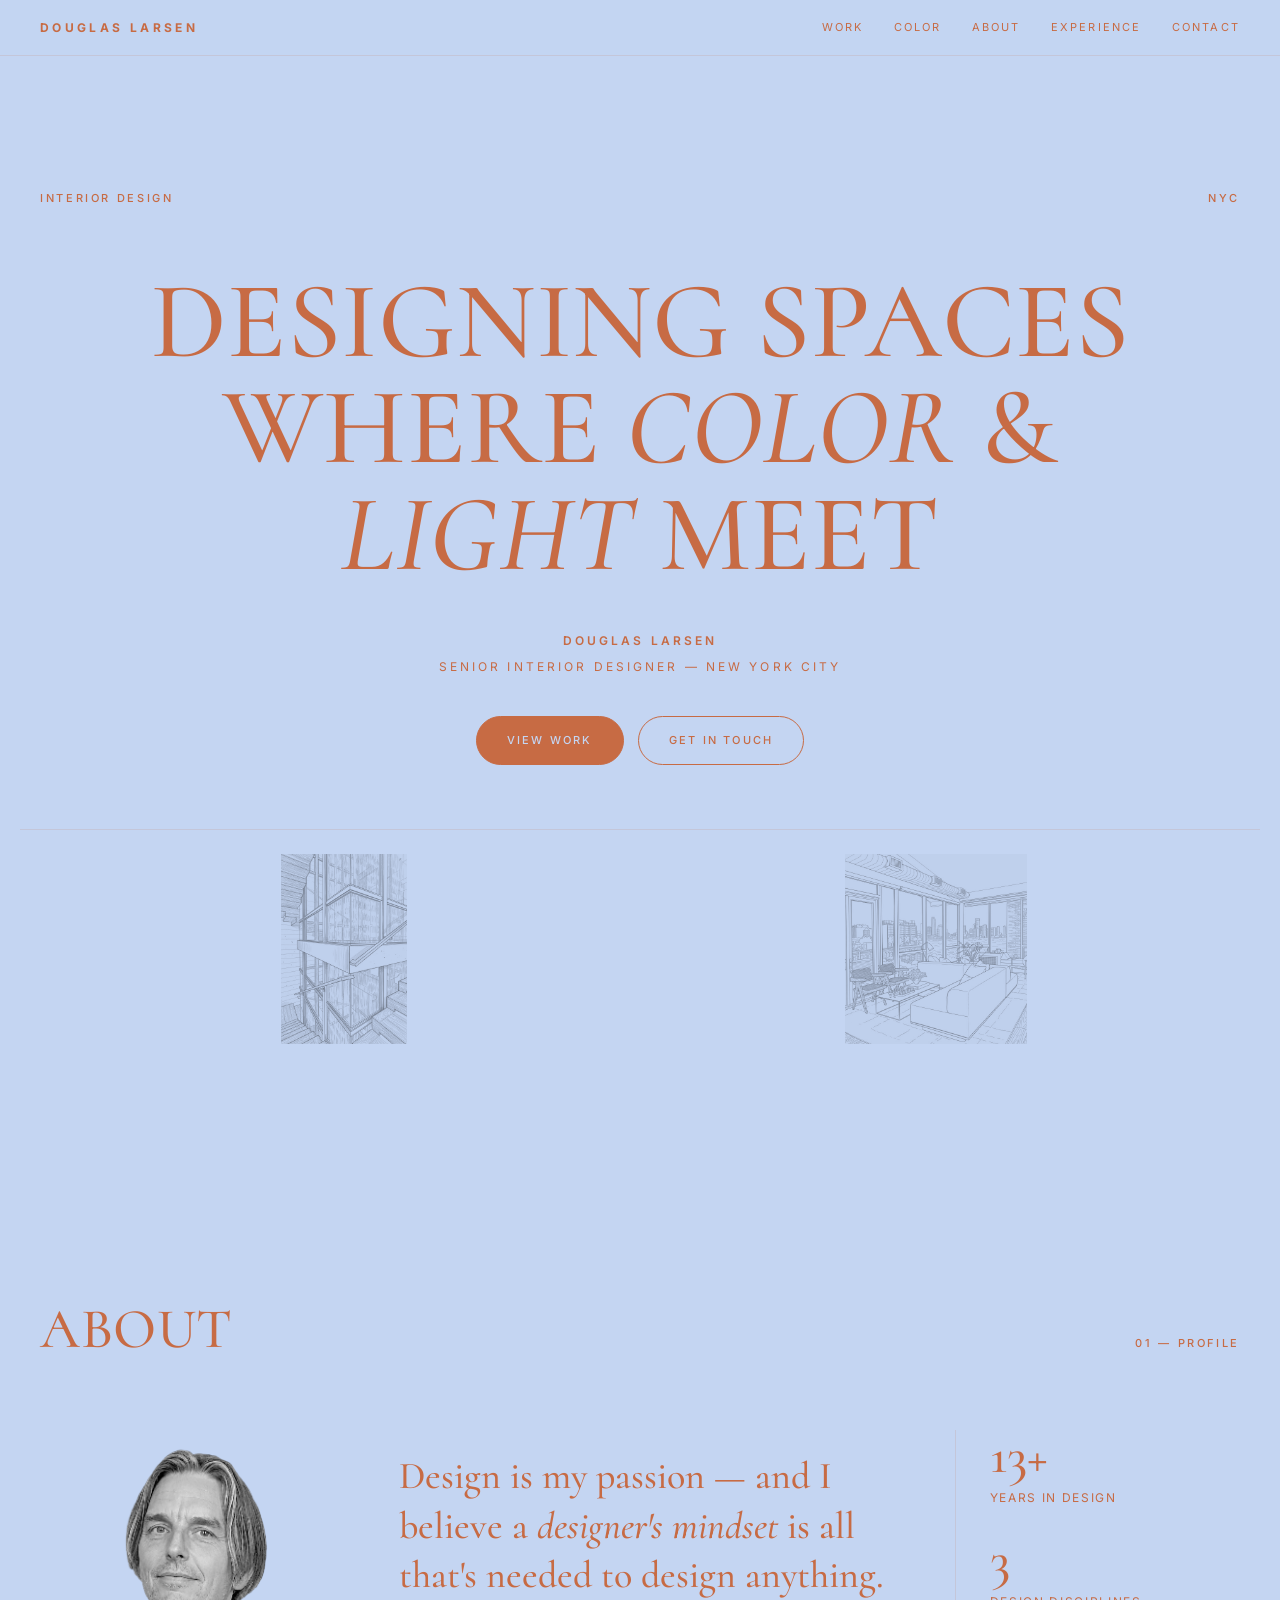
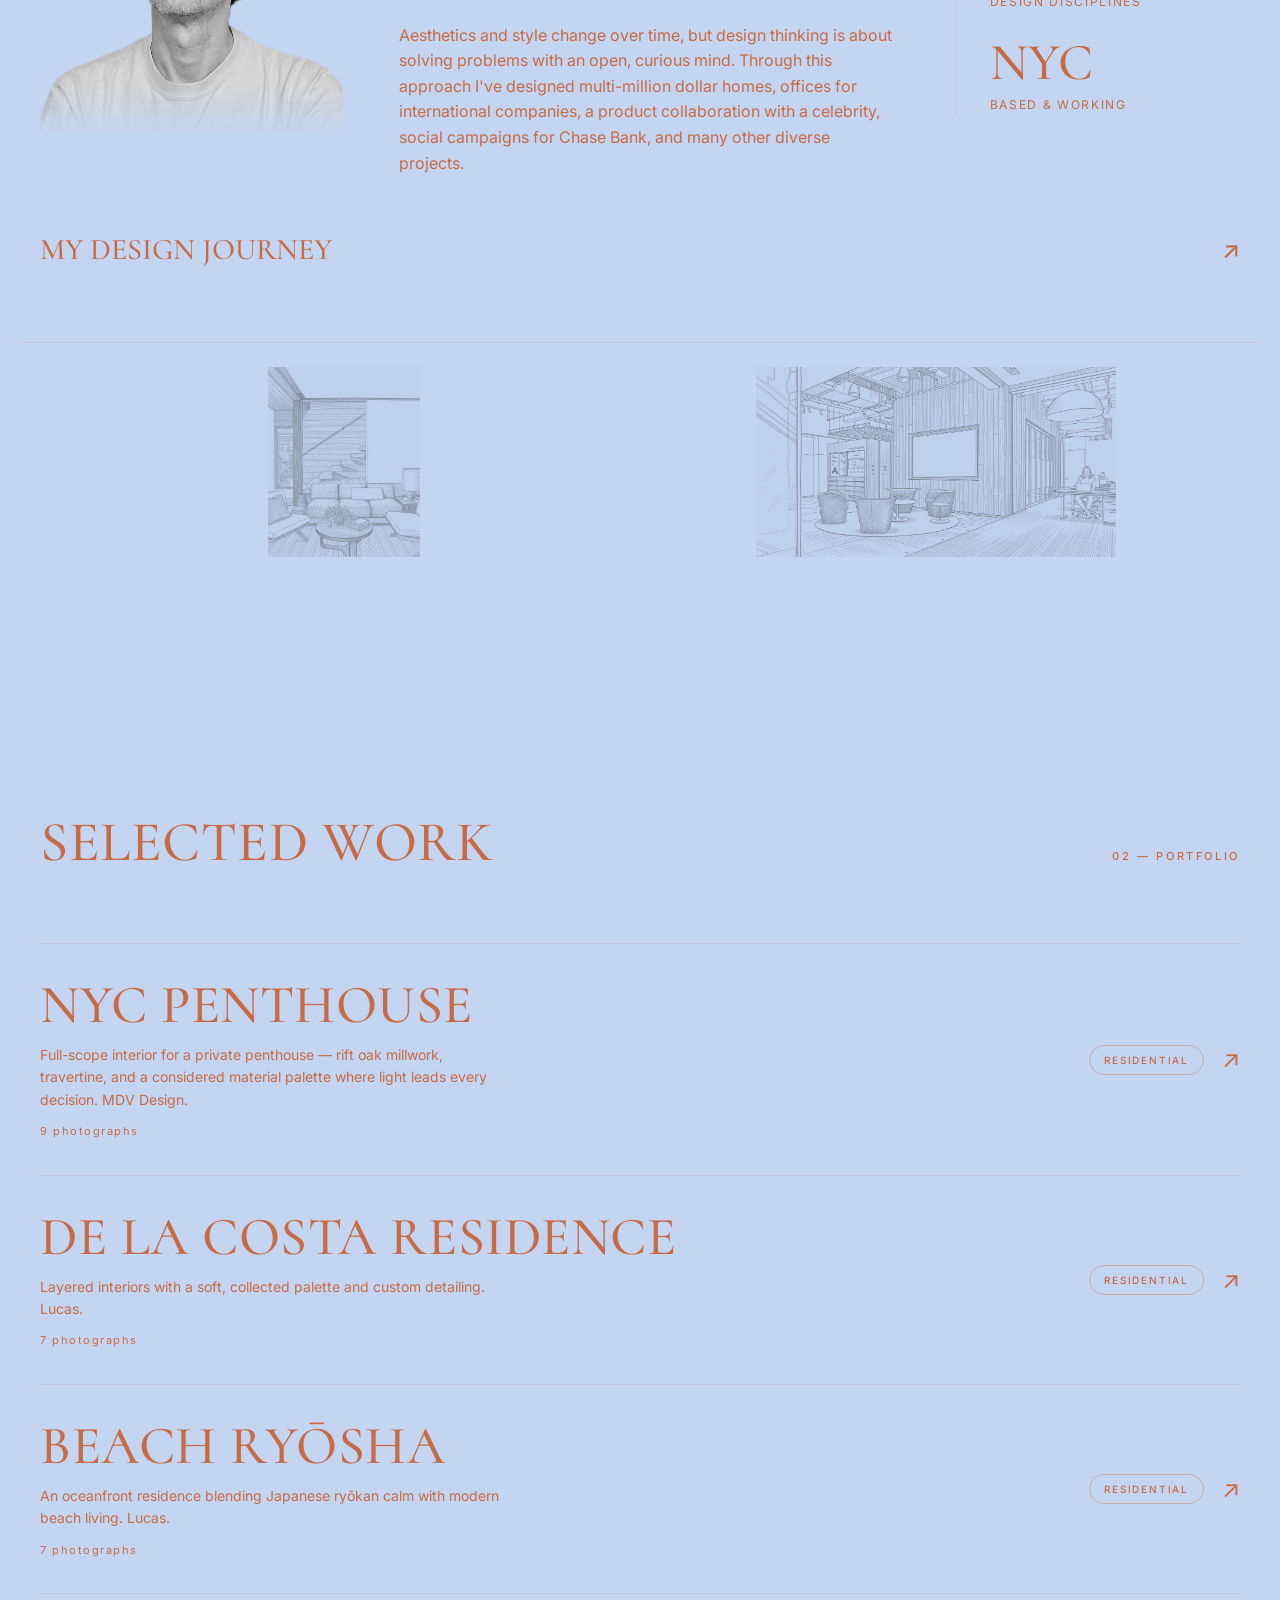
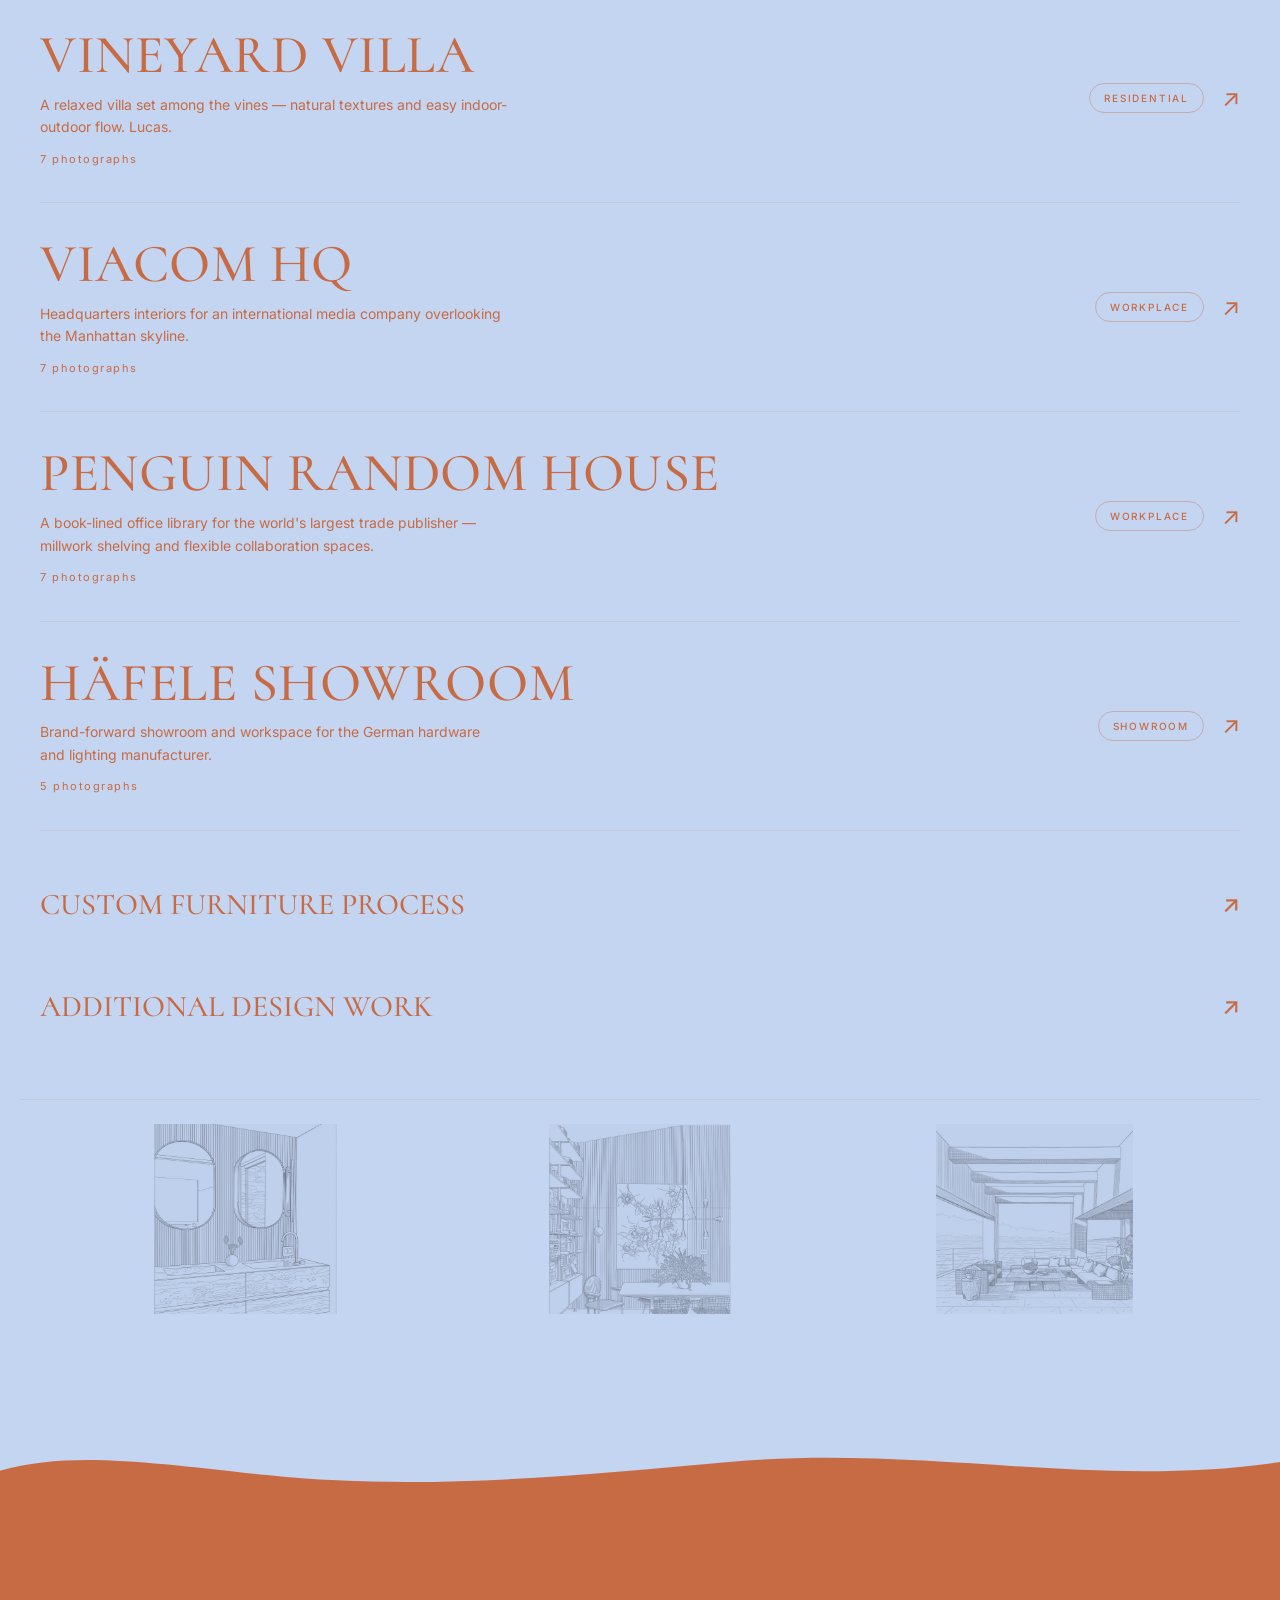
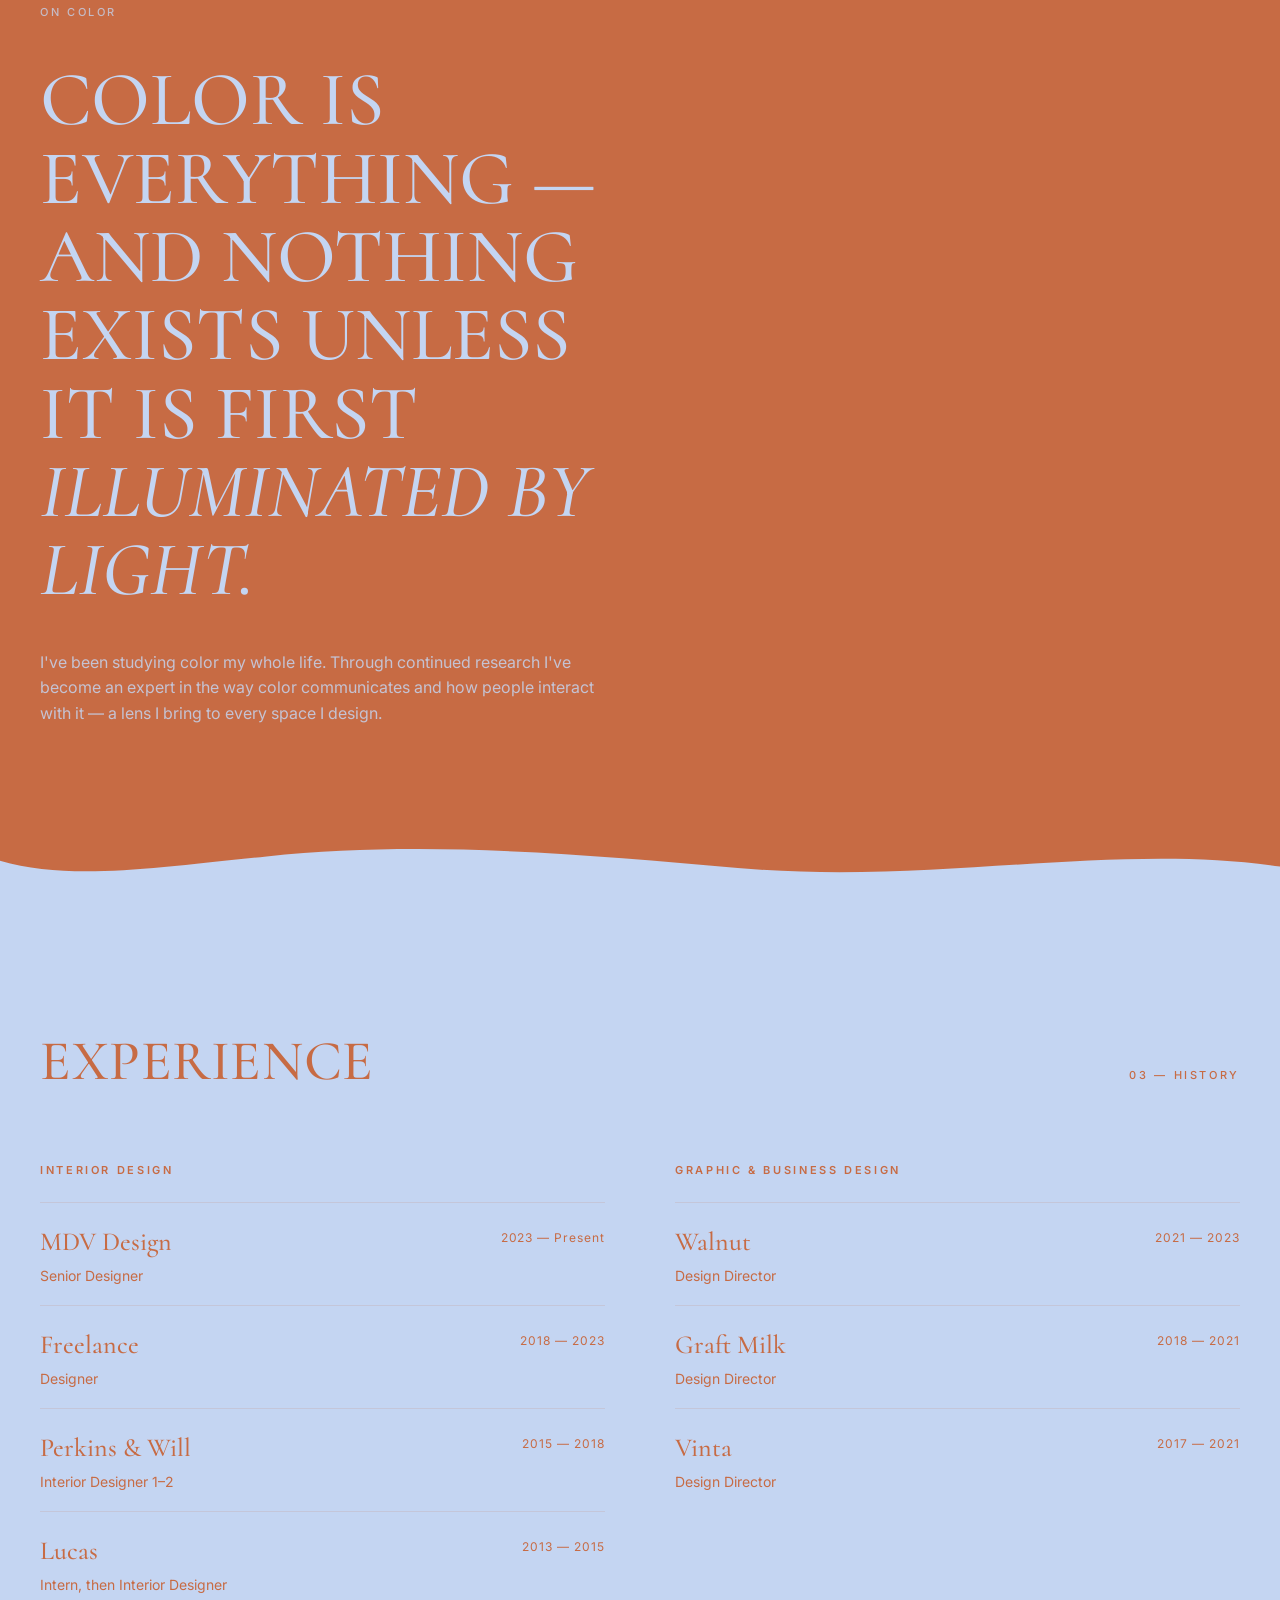
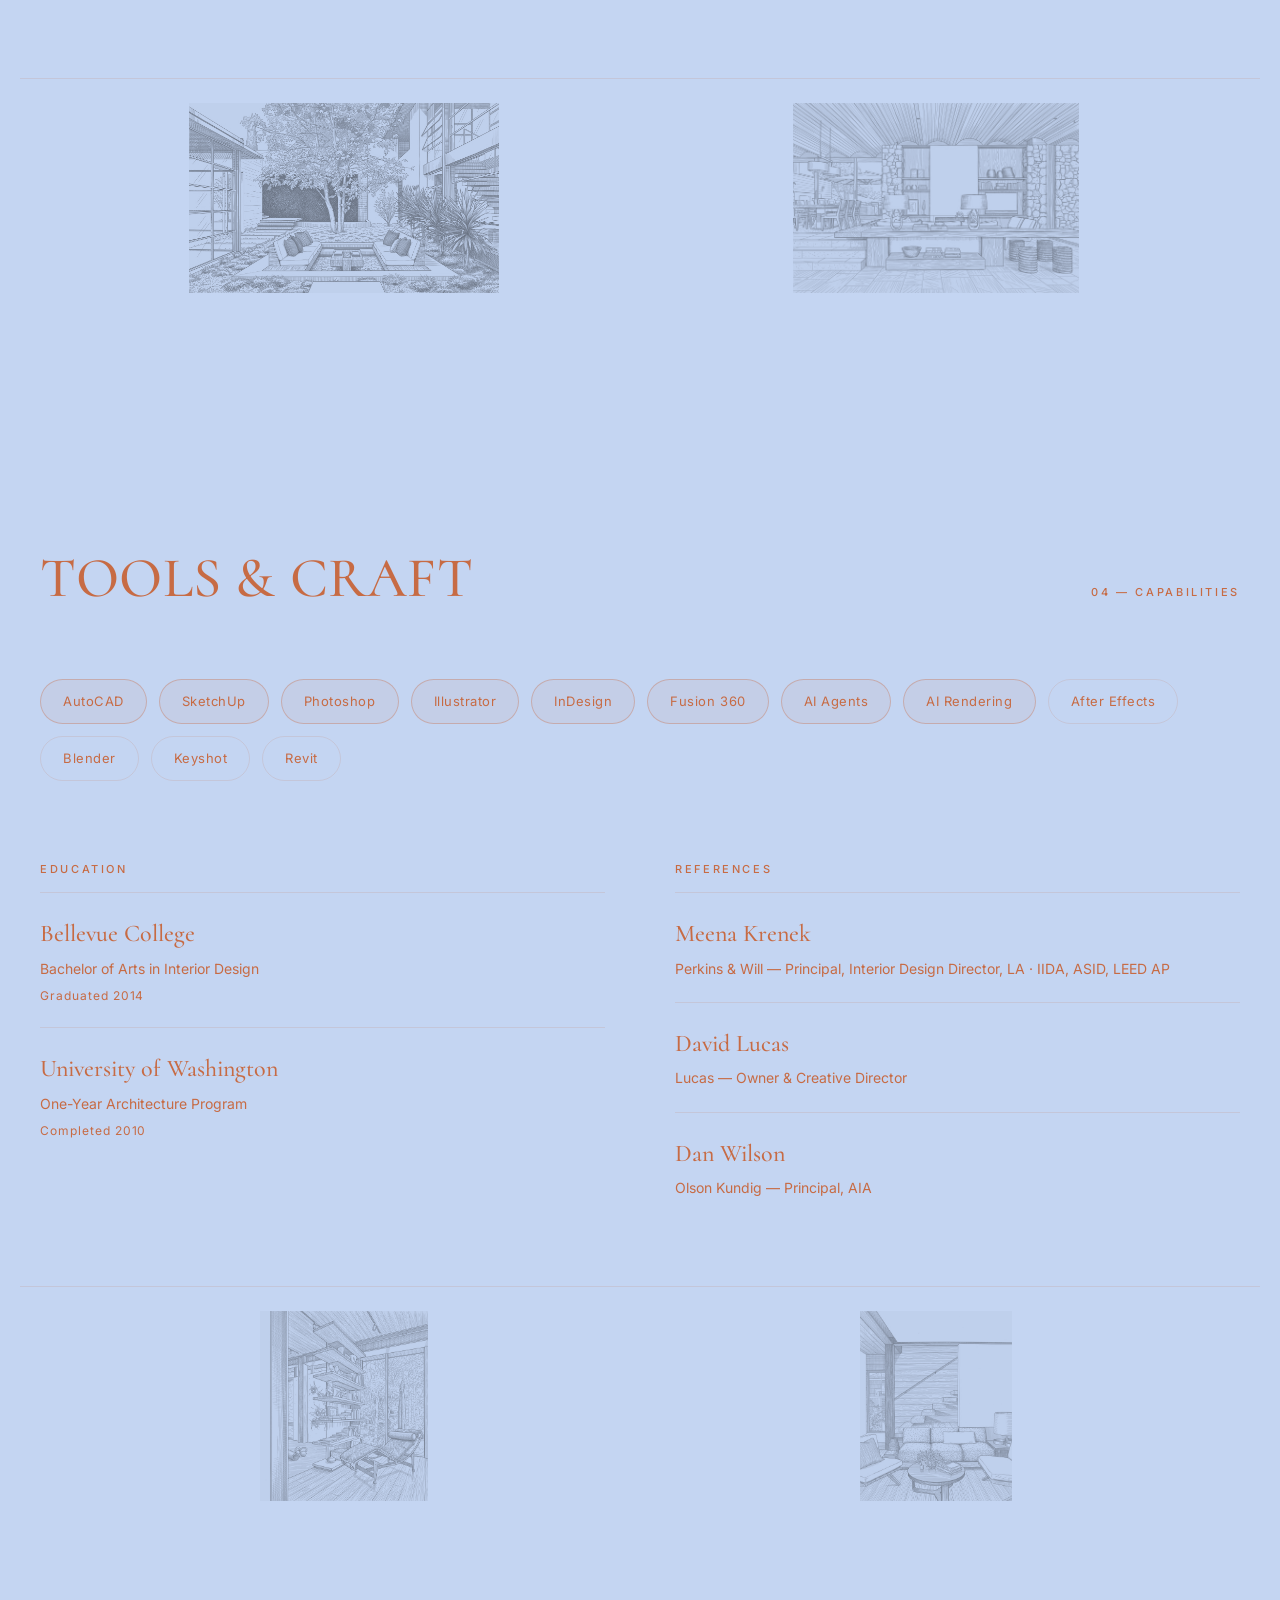
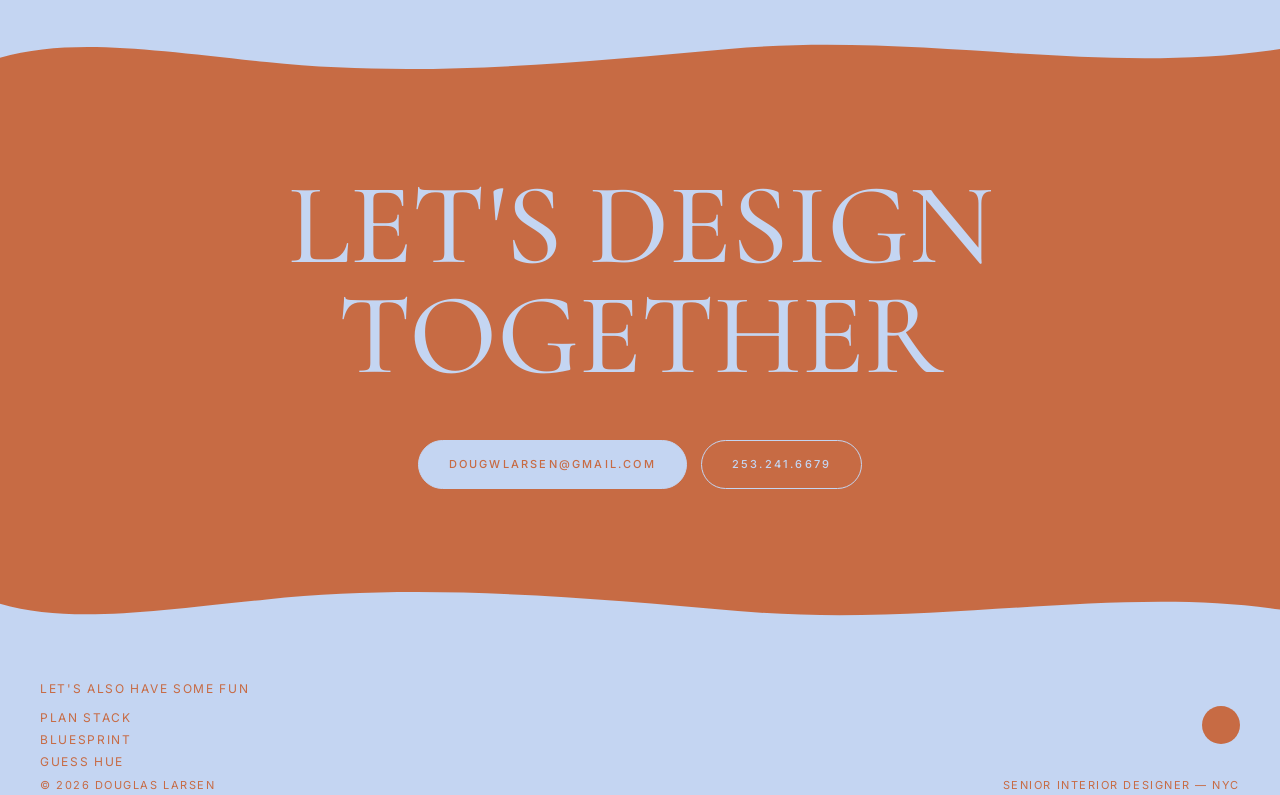
==== commit 50af4f46: "Refresh portfolio palette and integrate furniture process imagery" ====
--- a/index.html
+++ b/index.html
@@ -8,20 +8,20 @@
 <link rel="icon" href="favicon.svg" type="image/svg+xml">
 <link rel="icon" href="favicon.ico" sizes="any">
 <link rel="apple-touch-icon" href="apple-touch-icon.png">
-<meta name="theme-color" content="#c4d5f2">
+<meta name="theme-color" content="#c76b44">
 <link rel="preconnect" href="https://fonts.googleapis.com">
 <link rel="preconnect" href="https://fonts.gstatic.com" crossorigin>
 <link href="https://fonts.googleapis.com/css2?family=Cormorant:ital,wght@0,400;0,500;0,600;1,500&family=Inter:wght@400;500;600&display=swap" rel="stylesheet">
 <style>
   :root{
-    --paper:#c76b44; --blue:#c4d5f2; --blue-deep:#c4d5f2;
-    --ink:#c4d5f2; --ink-soft:#c4d5f2; --line:rgba(196,213,242,.14);
+    --paper:#c4d5f2; --blue:#c76b44; --blue-deep:#c76b44;
+    --ink:#c76b44; --ink-soft:#c76b44; --line:rgba(199,107,68,.14);
     --serif:'Cormorant',Georgia,serif; --sans:'Inter',system-ui,sans-serif;
   }
   *{margin:0;padding:0;box-sizing:border-box}
   html{scroll-behavior:smooth}
   body{background:var(--paper);color:var(--ink);font-family:var(--sans);font-weight:400;line-height:1.6;-webkit-font-smoothing:antialiased;overflow-x:hidden}
-  ::selection{background:var(--blue);color:#c76b44}
+  ::selection{background:var(--blue);color:#c4d5f2}
   a{color:inherit;text-decoration:none}
   img{display:block;max-width:100%}
   .wrap{max-width:1280px;margin:0 auto;padding:0 40px}
@@ -30,7 +30,7 @@
 
   /* Nav */
   nav{position:fixed;top:0;left:0;right:0;z-index:100;display:flex;align-items:center;justify-content:space-between;
-    padding:18px 40px;background:rgba(199,107,68,.97);border-bottom:1px solid var(--line);transition:.3s}
+    padding:18px 40px;background:rgba(196,213,242,.97);border-bottom:1px solid var(--line);transition:.3s}
   nav .brand{font-size:12px;letter-spacing:.28em;text-transform:uppercase;font-weight:700}
   nav .brand b{color:var(--blue)}
   .nav-links{display:flex;gap:30px}
@@ -38,13 +38,11 @@
   .nav-links a:hover{color:var(--blue)}
   .menu-btn{display:none;background:none;border:none;font-size:20px;cursor:pointer;color:var(--ink)}
 
-  /* Decorative sketches */
-  .sk{position:absolute;pointer-events:none;opacity:0;z-index:0;
-    transition:transform 1.2s cubic-bezier(.19,1,.22,1),opacity 1.2s ease}
-  .sk.l{transform:translateX(-220px)}
-  .sk.r{transform:translateX(220px)}
-  .sk.in{transform:translateX(0);opacity:1}
+  /* Sketches sit within the layout instead of floating over the content. */
+  .sketch-band{display:flex;gap:24px;align-items:center;max-width:1240px;margin:64px auto 0;padding:24px 40px 0;border-top:1px solid var(--line)}
+  .sketch-band img{display:block;flex:1 1 0;min-width:0;width:0;height:190px;object-fit:contain;mix-blend-mode:multiply;filter:grayscale(1);opacity:.58}
   section .wrap,header .wrap{position:relative;z-index:2}
+  @media(max-width:680px){.sketch-band{gap:12px;margin-top:36px;padding:18px 24px 0}.sketch-band img{height:120px}}
 
   /* Hero */
   header{position:relative;padding:190px 0 120px;overflow:hidden}
@@ -58,8 +56,8 @@
   .hero-cta{margin-top:40px;display:flex;gap:14px;justify-content:center}
   .btn{display:inline-block;font-size:11px;letter-spacing:.2em;text-transform:uppercase;font-weight:500;
     padding:15px 30px;border:1px solid var(--blue);color:var(--blue);border-radius:40px;transition:.3s;cursor:pointer;background:none}
-  .btn:hover{background:var(--blue);color:#c76b44}
-  .btn.solid{background:var(--blue);color:#c76b44}
+  .btn:hover{background:var(--blue);color:#c4d5f2}
+  .btn.solid{background:var(--blue);color:#c4d5f2}
   .btn.solid:hover{background:var(--blue-deep);border-color:var(--blue-deep)}
 
   /* Statement */
@@ -83,7 +81,7 @@
   .row:hover .name{color:var(--blue)}
   .row .desc{font-size:14px;color:var(--ink-soft);margin-top:12px;max-width:52ch}
   .row .meta{display:flex;align-items:center;gap:18px;grid-row:1;grid-column:2}
-  .tag{font-size:10px;letter-spacing:.18em;text-transform:uppercase;font-weight:500;color:var(--blue);border:1px solid rgba(196,213,242,.4);border-radius:40px;padding:6px 14px;white-space:nowrap}
+  .tag{font-size:10px;letter-spacing:.18em;text-transform:uppercase;font-weight:500;color:var(--blue);border:1px solid rgba(199,107,68,.4);border-radius:40px;padding:6px 14px;white-space:nowrap}
   .arrow{font-size:24px;color:var(--blue);transition:transform .35s}
   .row:hover .arrow{transform:translate(4px,-4px)}
   .count{font-size:11px;letter-spacing:.14em;color:var(--ink-soft);margin-top:12px}
@@ -92,18 +90,18 @@
   .more-work .ar{color:var(--blue);font-family:var(--sans);font-size:.8em}
 
   /* Blue inverted section */
-  .invert{background:var(--blue);color:#c76b44;padding:170px 0;position:relative;overflow:hidden}
+  .invert{background:var(--blue);color:#c4d5f2;padding:170px 0;position:relative;overflow:hidden}
   .invert::before,.contact::before{content:"";position:absolute;top:-1px;left:0;right:0;height:58px;background:url(wave-top.svg) top center/100% 100% no-repeat;z-index:3;pointer-events:none}
   .invert::after,.contact::after{content:"";position:absolute;bottom:-1px;left:0;right:0;height:58px;background:url(wave-bottom.svg) bottom center/100% 100% no-repeat;z-index:3;pointer-events:none}
-  .invert .kicker{color:rgba(199,107,68,.75)}
+  .invert .kicker{color:rgba(196,213,242,.75)}
   .invert h2{font-family:var(--serif);text-transform:uppercase;font-size:clamp(34px,6vw,92px);font-weight:500;line-height:1.02;max-width:16ch}
-  .invert h2 em{font-style:italic;color:#c76b44}
-  .invert .sub{margin-top:40px;max-width:56ch;color:rgba(199,107,68,.82);font-size:16px}
-  .invert ::selection{background:#c76b44;color:var(--blue)}
+  .invert h2 em{font-style:italic;color:#c4d5f2}
+  .invert .sub{margin-top:40px;max-width:56ch;color:rgba(196,213,242,.82);font-size:16px}
+  .invert ::selection{background:#c4d5f2;color:var(--blue)}
 
   /* About */
   .about-grid{display:grid;grid-template-columns:0.85fr 1.4fr 0.8fr;gap:56px;align-items:start}
-  .about-grid .portrait{width:100%;height:auto;display:block;filter:url(#portrait-duotone);
+  .about-grid .portrait{width:100%;height:auto;display:block;filter:grayscale(1);
     -webkit-mask-image:linear-gradient(to bottom,#000 0%,#000 85%,transparent 100%);
     mask-image:linear-gradient(to bottom,#000 0%,#000 85%,transparent 100%)}
   .about-grid .big{font-family:var(--serif);font-size:clamp(24px,3vw,38px);line-height:1.3;font-weight:500}
@@ -124,7 +122,7 @@
   /* Capabilities */
   .caps{display:flex;flex-wrap:wrap;gap:12px}
   .cap{font-size:13px;letter-spacing:.04em;padding:11px 22px;border:1px solid var(--line);border-radius:40px}
-  .cap.m{background:rgba(196,213,242,.06);border-color:rgba(196,213,242,.35);color:var(--blue)}
+  .cap.m{background:rgba(199,107,68,.06);border-color:rgba(199,107,68,.35);color:var(--blue)}
 
   /* Two-up */
   .duo{display:grid;grid-template-columns:1fr 1fr;gap:70px}
@@ -134,13 +132,13 @@
   .card .m{font-size:12px;letter-spacing:.08em;color:var(--blue);margin-top:6px}
 
   /* Contact */
-  .contact{background:var(--blue);color:#c76b44;text-align:center;padding:150px 0;position:relative;overflow:hidden}
-  .contact .kicker{color:rgba(199,107,68,.75)}
+  .contact{background:var(--blue);color:#c4d5f2;text-align:center;padding:150px 0;position:relative;overflow:hidden}
+  .contact .kicker{color:rgba(196,213,242,.75)}
   .contact h2{font-family:var(--serif);text-transform:uppercase;font-size:clamp(46px,9vw,140px);font-weight:500;line-height:.96}
   .contact .links{margin-top:48px;display:flex;gap:14px;justify-content:center;flex-wrap:wrap}
-  .contact .btn{border-color:#c76b44;color:#c76b44}
-  .contact .btn:hover{background:#c76b44;color:var(--blue)}
-  .contact .btn.solid{background:#c76b44;color:var(--blue)}
+  .contact .btn{border-color:#c4d5f2;color:#c4d5f2}
+  .contact .btn:hover{background:#c4d5f2;color:var(--blue)}
+  .contact .btn.solid{background:#c4d5f2;color:var(--blue)}
   footer{padding:26px 0;display:flex;justify-content:space-between;font-size:11px;letter-spacing:.14em;text-transform:uppercase;color:var(--ink-soft)}
   .fun{padding:40px 0 6px}
   .fun-row{display:flex;align-items:center;justify-content:space-between;gap:20px}
@@ -148,28 +146,28 @@
   .fun-label{font-size:12px;letter-spacing:.14em;text-transform:uppercase;color:var(--blue);margin-bottom:6px}
   .fun-names a{font-size:12px;letter-spacing:.14em;text-transform:uppercase;color:var(--ink-soft);transition:color .2s;width:max-content}
   .fun-names a:hover{color:var(--blue)}
-  .dot{width:38px;height:38px;border-radius:50%;border:1px solid rgba(196,213,242,.14);background:var(--blue);flex:none;transition:transform .2s}
+  .dot{width:38px;height:38px;border-radius:50%;border:1px solid rgba(199,107,68,.14);background:var(--blue);flex:none;transition:transform .2s}
   .dot:hover{transform:scale(1.09)}
 
   .reveal{opacity:0;transform:translateY(24px);transition:opacity .9s,transform .9s}
   .reveal.in{opacity:1;transform:none}
 
   /* Lightbox */
-  .lb{position:fixed;inset:0;z-index:200;background:rgba(196,213,242,.97);display:none;flex-direction:column}
+  .lb{position:fixed;inset:0;z-index:200;background:rgba(199,107,68,.97);display:none;flex-direction:column}
   .lb.open{display:flex}
-  .lb-top{display:flex;align-items:center;justify-content:space-between;padding:22px 34px;color:#c76b44;flex-shrink:0}
+  .lb-top{display:flex;align-items:center;justify-content:space-between;padding:22px 34px;color:#c4d5f2;flex-shrink:0}
   .lb-title{font-family:var(--serif);text-transform:uppercase;font-size:24px}
-  .lb-title small{display:block;font-family:var(--sans);font-size:10px;letter-spacing:.22em;color:#c76b44;margin-top:5px}
-  .lb-close{background:none;border:1px solid rgba(199,107,68,.4);color:#c76b44;width:44px;height:44px;border-radius:50%;font-size:18px;cursor:pointer;transition:.3s}
-  .lb-close:hover{background:#c76b44;color:var(--blue)}
+  .lb-title small{display:block;font-family:var(--sans);font-size:10px;letter-spacing:.22em;color:#c4d5f2;margin-top:5px}
+  .lb-close{background:none;border:1px solid rgba(196,213,242,.4);color:#c4d5f2;width:44px;height:44px;border-radius:50%;font-size:18px;cursor:pointer;transition:.3s}
+  .lb-close:hover{background:#c4d5f2;color:var(--blue)}
   .lb-stage{flex:1;display:flex;align-items:center;justify-content:center;padding:0 70px;min-height:0;position:relative}
-  .lb-stage img{max-width:100%;max-height:100%;object-fit:contain;box-shadow:0 20px 60px rgba(196,213,242,.5)}
-  .lb-arrow{position:absolute;top:50%;transform:translateY(-50%);background:rgba(199,107,68,.1);border:1px solid rgba(199,107,68,.4);color:#c76b44;width:48px;height:48px;border-radius:50%;font-size:20px;cursor:pointer;transition:.3s}
-  .lb-arrow:hover{background:#c76b44;color:var(--blue)}
+  .lb-stage img{max-width:100%;max-height:100%;object-fit:contain;box-shadow:0 20px 60px rgba(199,107,68,.5)}
+  .lb-arrow{position:absolute;top:50%;transform:translateY(-50%);background:rgba(196,213,242,.1);border:1px solid rgba(196,213,242,.4);color:#c4d5f2;width:48px;height:48px;border-radius:50%;font-size:20px;cursor:pointer;transition:.3s}
+  .lb-arrow:hover{background:#c4d5f2;color:var(--blue)}
   .lb-prev{left:16px}.lb-next{right:16px}
   .lb-thumbs{display:flex;gap:10px;padding:18px 34px;overflow-x:auto;flex-shrink:0;justify-content:center;flex-wrap:wrap}
   .lb-thumbs img{width:70px;height:52px;object-fit:cover;opacity:.4;cursor:pointer;border:1px solid transparent;transition:.25s}
-  .lb-thumbs img.active,.lb-thumbs img:hover{opacity:1;border-color:#c76b44}
+  .lb-thumbs img.active,.lb-thumbs img:hover{opacity:1;border-color:#c4d5f2}
 
   @media(max-width:860px){
     .wrap{padding:0 24px}nav{padding:16px 24px}
@@ -182,7 +180,7 @@
     .sk{display:none}.lb-stage{padding:0 12px}
   }
 
-  :focus-visible{outline:3px solid #c4d5f2;outline-offset:5px}
+  :focus-visible{outline:3px solid #c76b44;outline-offset:5px}
   html{scroll-padding-top:100px}
   @media(prefers-reduced-motion:reduce){
     html{scroll-behavior:auto}
@@ -213,8 +211,6 @@
 
 <!-- HERO -->
 <header>
-  <img class="sk l" src="assets/illustrations/01.jpg" alt="" style="left:-6%;top:120px;width:clamp(280px,30vw,500px)">
-  <img class="sk r" src="assets/illustrations/08.jpg" alt="" style="right:-6%;bottom:20px;width:clamp(300px,32vw,540px)">
   <div class="wrap">
     <div class="hero-meta ey"><span>Interior Design</span><span>NYC</span></div>
     <h1 class="hero-h">Designing Spaces<br>Where <em>Color</em> &amp;<br><em>Light</em> Meet</h1>
@@ -227,23 +223,11 @@
       <a class="btn" href="#contact">Get in Touch</a>
     </div>
   </div>
+  <div class="sketch-band" aria-hidden="true"><img src="assets/illustrations/01.jpg" alt="" loading="lazy"><img src="assets/illustrations/08.jpg" alt="" loading="lazy"></div>
 </header>
 
-<!-- Portrait tones follow the site's orange and pale blue, preserving the original cutout. -->
-<svg width="0" height="0" aria-hidden="true" focusable="false" style="position:absolute;pointer-events:none">
-  <defs><filter id="portrait-duotone" color-interpolation-filters="sRGB">
-    <feColorMatrix type="saturate" values="0"/>
-    <feComponentTransfer>
-      <feFuncR type="table" tableValues="0.443 0.769"/>
-      <feFuncG type="table" tableValues="0.227 0.835"/>
-      <feFuncB type="table" tableValues="0.145 0.949"/>
-    </feComponentTransfer>
-  </filter></defs>
-</svg>
 <!-- ABOUT -->
 <section class="sec" id="about">
-  <img class="sk l" src="assets/illustrations/07.jpg" alt="" style="left:-6%;bottom:6%;width:clamp(260px,28vw,460px)">
-  <img class="sk r" src="assets/illustrations/02.jpg" alt="" style="right:-6%;top:14%;width:clamp(300px,32vw,540px)">
   <div class="wrap">
     <div class="sec-top reveal"><h2>About</h2><span class="ey idx">01 — Profile</span></div>
     <div class="about-grid">
@@ -260,19 +244,18 @@
     </div>
     <a class="more-work reveal" href="journey.html">My Design Journey <span class="ar">↗</span></a>
   </div>
+  <div class="sketch-band" aria-hidden="true"><img src="assets/illustrations/07.jpg" alt="" loading="lazy"><img src="assets/illustrations/02.jpg" alt="" loading="lazy"></div>
 </section>
 
 <!-- WORK -->
 <section class="sec" id="work">
-  <img class="sk l" src="assets/illustrations/03.jpg" alt="" style="left:-6%;top:16%;width:clamp(280px,30vw,500px)">
-  <img class="sk r" src="assets/illustrations/05.jpg" alt="" style="right:-6%;top:44%;width:clamp(280px,30vw,500px)">
-  <img class="sk l" src="assets/illustrations/11.jpg" alt="" style="left:-6%;bottom:6%;width:clamp(280px,30vw,500px)">
   <div class="wrap">
     <div class="sec-top reveal"><h2>Selected Work</h2><span class="ey idx">02 — Portfolio</span></div>
     <div id="projList"></div>
     <a class="more-work reveal" href="custom-furniture.html">Custom furniture process <span class="ar">↗</span></a>
     <a class="more-work reveal" href="additional.html">Additional design work <span class="ar">↗</span></a>
   </div>
+  <div class="sketch-band" aria-hidden="true"><img src="assets/illustrations/03.jpg" alt="" loading="lazy"><img src="assets/illustrations/05.jpg" alt="" loading="lazy"><img src="assets/illustrations/11.jpg" alt="" loading="lazy"></div>
 </section>
 
 <!-- COLOR (blue inverted) -->
@@ -286,8 +269,6 @@
 
 <!-- EXPERIENCE -->
 <section class="sec exp" id="experience">
-  <img class="sk l" src="assets/illustrations/09.jpg" alt="" style="left:-6%;top:20%;width:clamp(260px,28vw,460px)">
-  <img class="sk r" src="assets/illustrations/10.jpg" alt="" style="right:-6%;bottom:8%;width:clamp(260px,28vw,460px)">
   <div class="wrap">
     <div class="sec-top reveal"><h2>Experience</h2><span class="ey idx">03 — History</span></div>
     <div class="exp-cols">
@@ -306,12 +287,11 @@
       </div>
     </div>
   </div>
+  <div class="sketch-band" aria-hidden="true"><img src="assets/illustrations/09.jpg" alt="" loading="lazy"><img src="assets/illustrations/10.jpg" alt="" loading="lazy"></div>
 </section>
 
 <!-- CAPABILITIES + EDU/REFS -->
 <section class="sec">
-  <img class="sk l" src="assets/illustrations/06.jpg" alt="" style="left:-6%;bottom:6%;width:clamp(280px,30vw,500px)">
-  <img class="sk r" src="assets/illustrations/04.jpg" alt="" style="right:-6%;top:12%;width:clamp(280px,30vw,500px)">
   <div class="wrap">
     <div class="sec-top reveal"><h2>Tools &amp; Craft</h2><span class="ey idx">04 — Capabilities</span></div>
     <div class="caps reveal" style="margin-bottom:80px">
@@ -332,6 +312,7 @@
       </div>
     </div>
   </div>
+  <div class="sketch-band" aria-hidden="true"><img src="assets/illustrations/06.jpg" alt="" loading="lazy"><img src="assets/illustrations/04.jpg" alt="" loading="lazy"></div>
 </section>
 
 <!-- CONTACT -->
@@ -439,7 +420,7 @@
   function closeMenu(){navlinks.classList.remove('open');menuBtn.textContent='☰';menuBtn.setAttribute('aria-expanded','false');menuBtn.setAttribute('aria-label','Open navigation');}
 
   const io=new IntersectionObserver(es=>es.forEach(e=>{if(e.isIntersecting){e.target.classList.add('in');io.unobserve(e.target);}}),{threshold:.15});
-  document.querySelectorAll('.reveal, .sk').forEach(el=>io.observe(el));
+  document.querySelectorAll('.reveal').forEach(el=>io.observe(el));
 
   /* Tint the Color of the Day button with today's dominant Unsplash color */
   (function(){
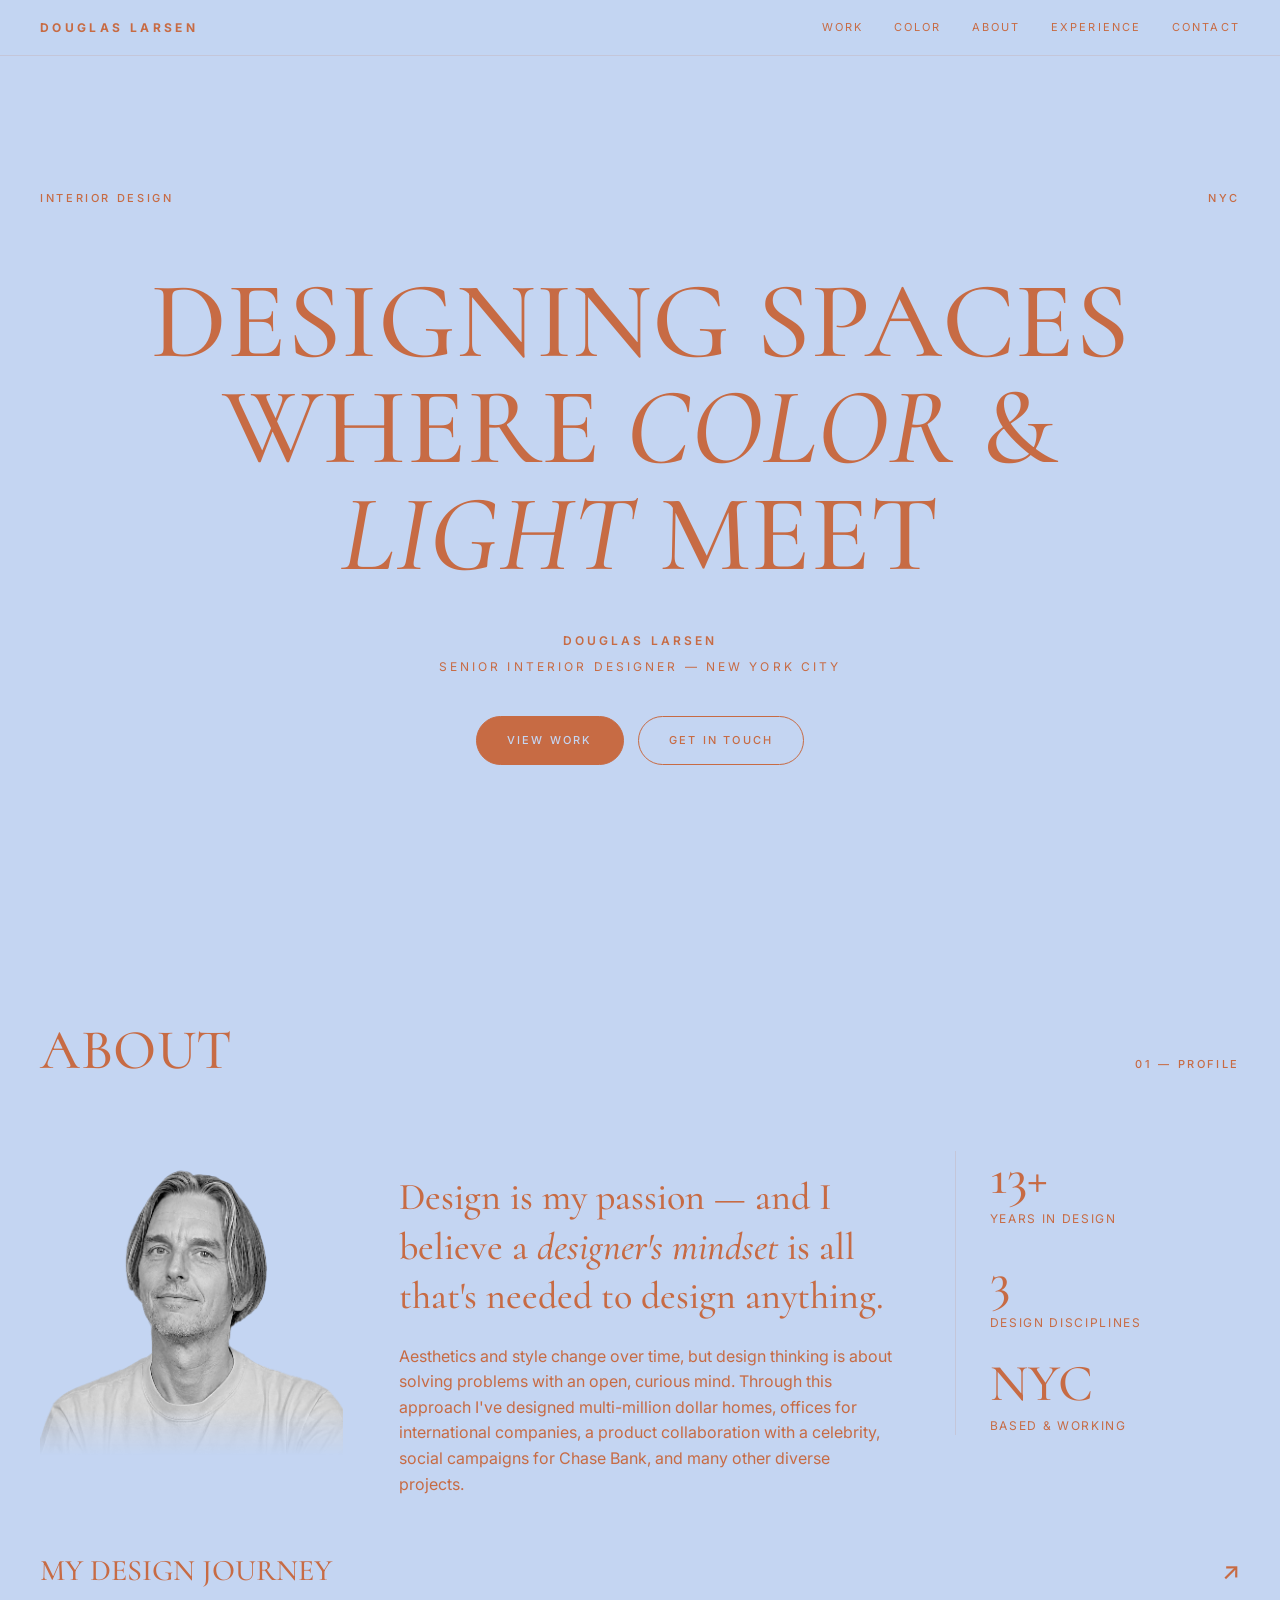
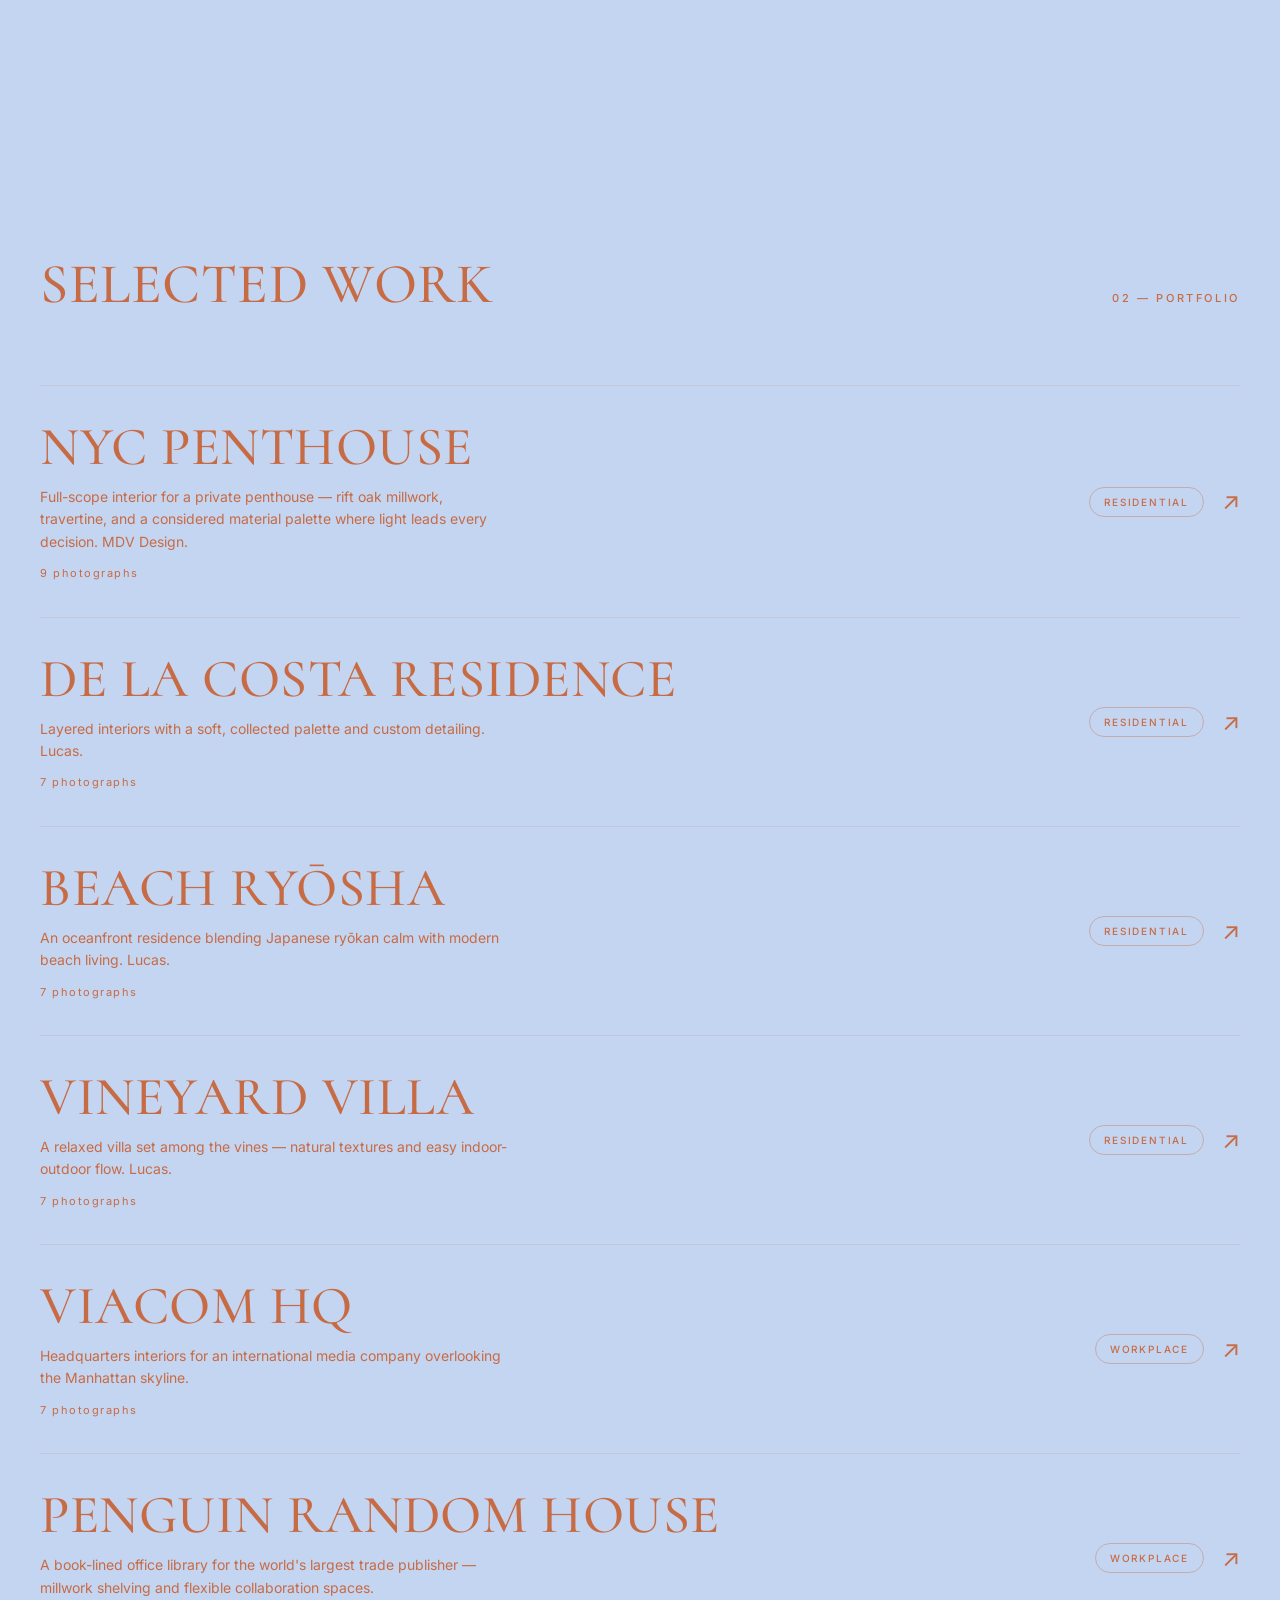
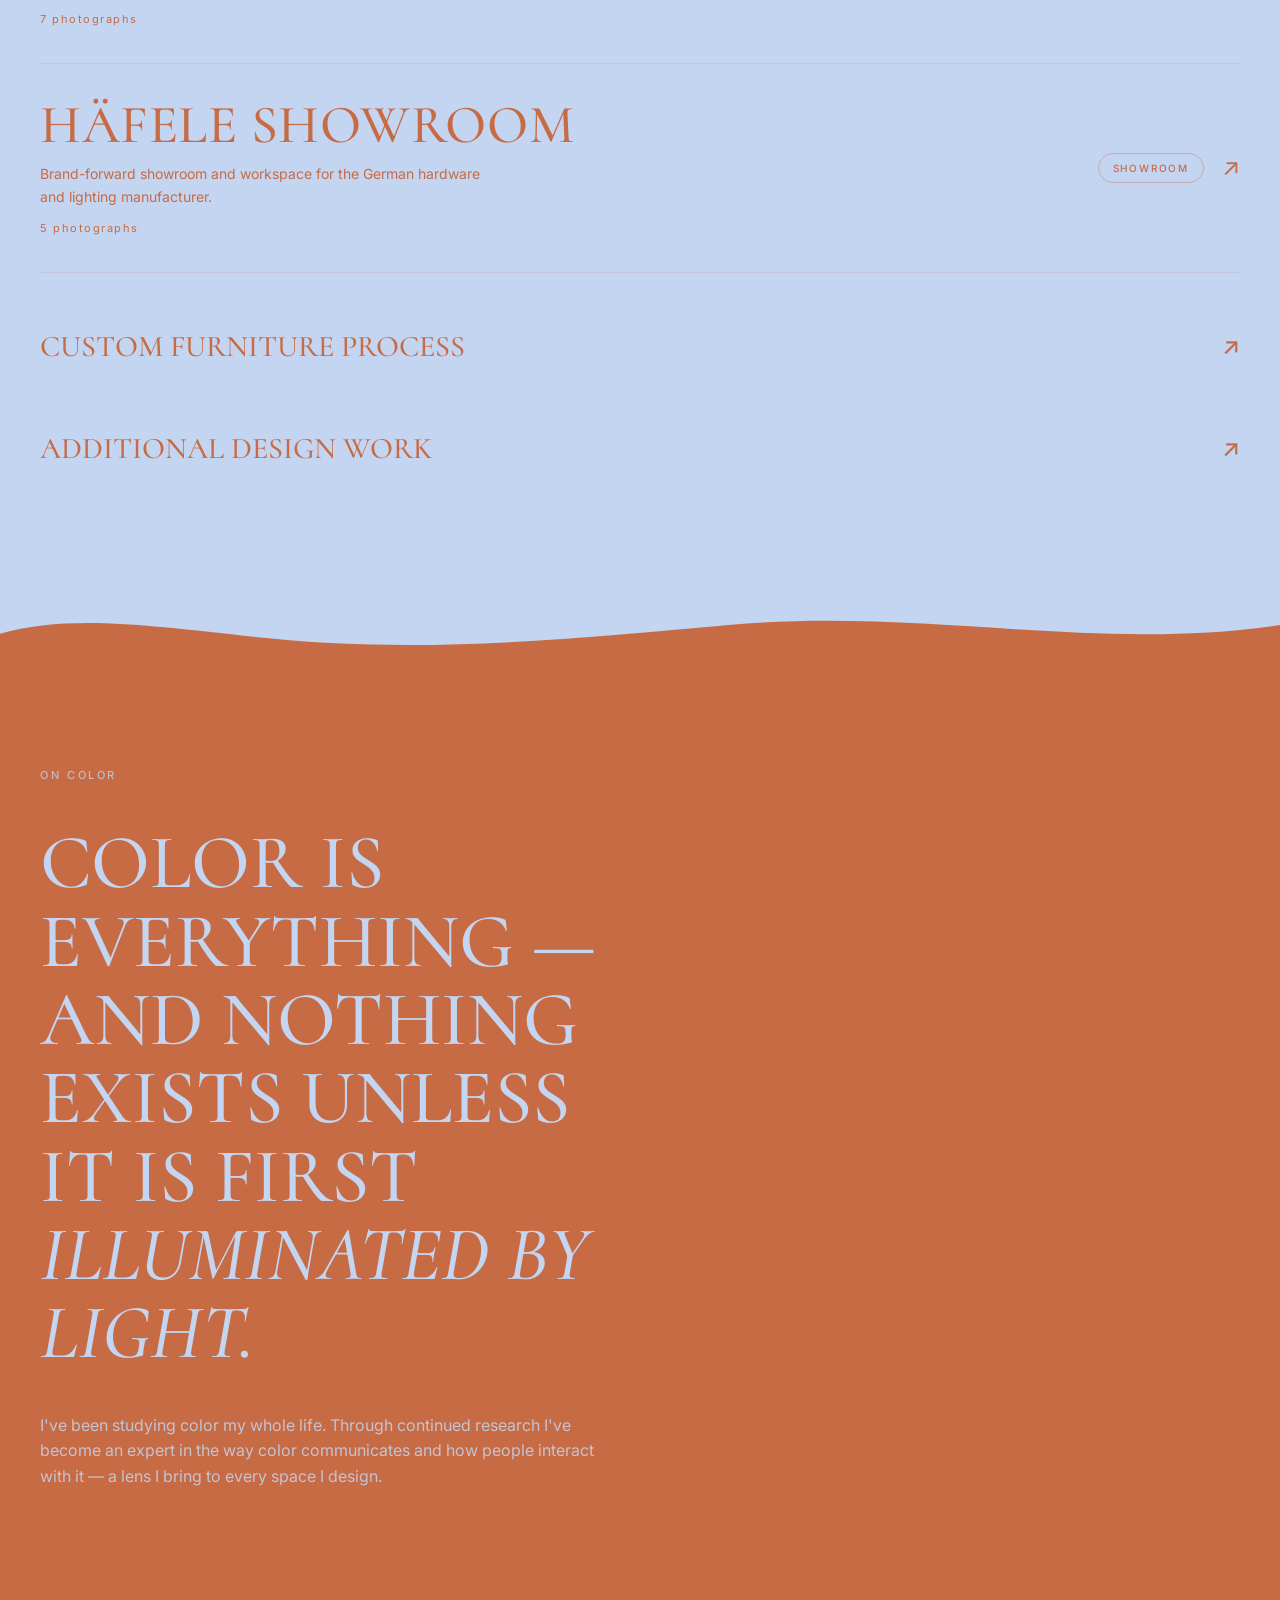
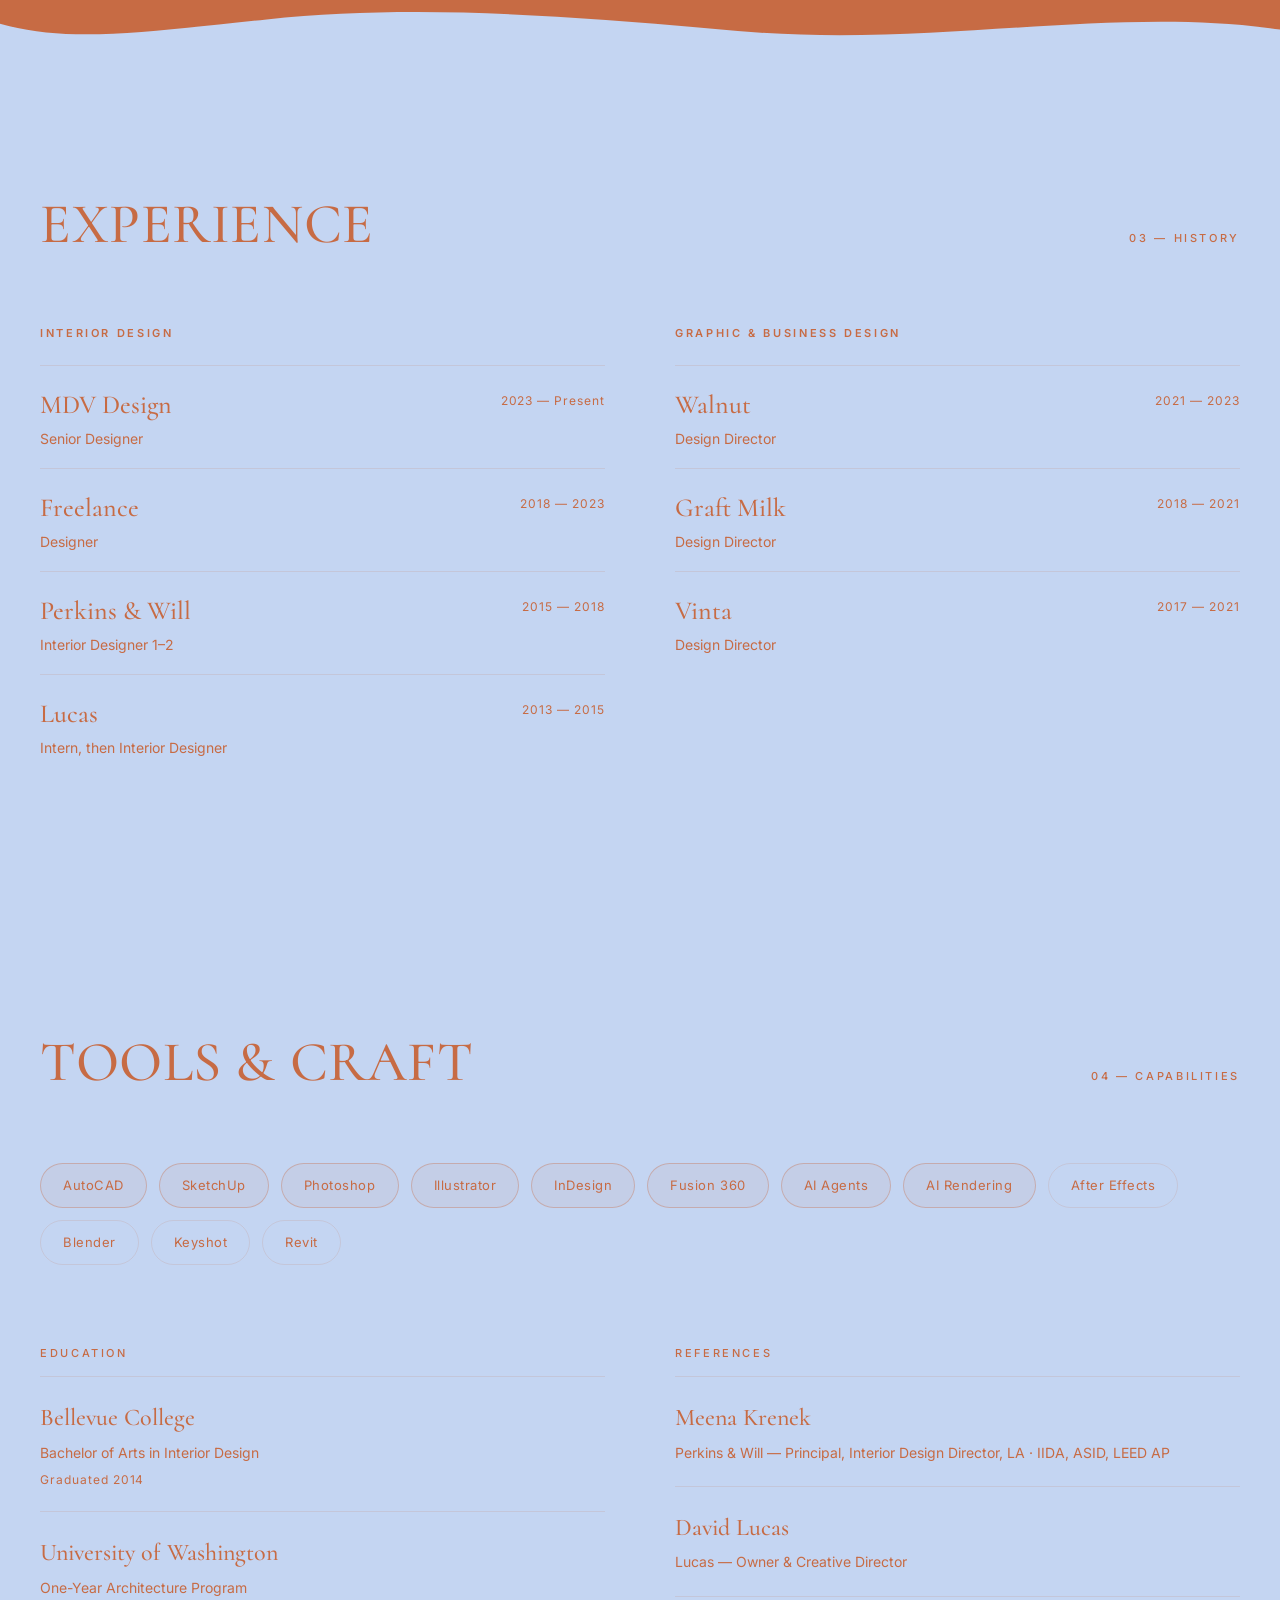
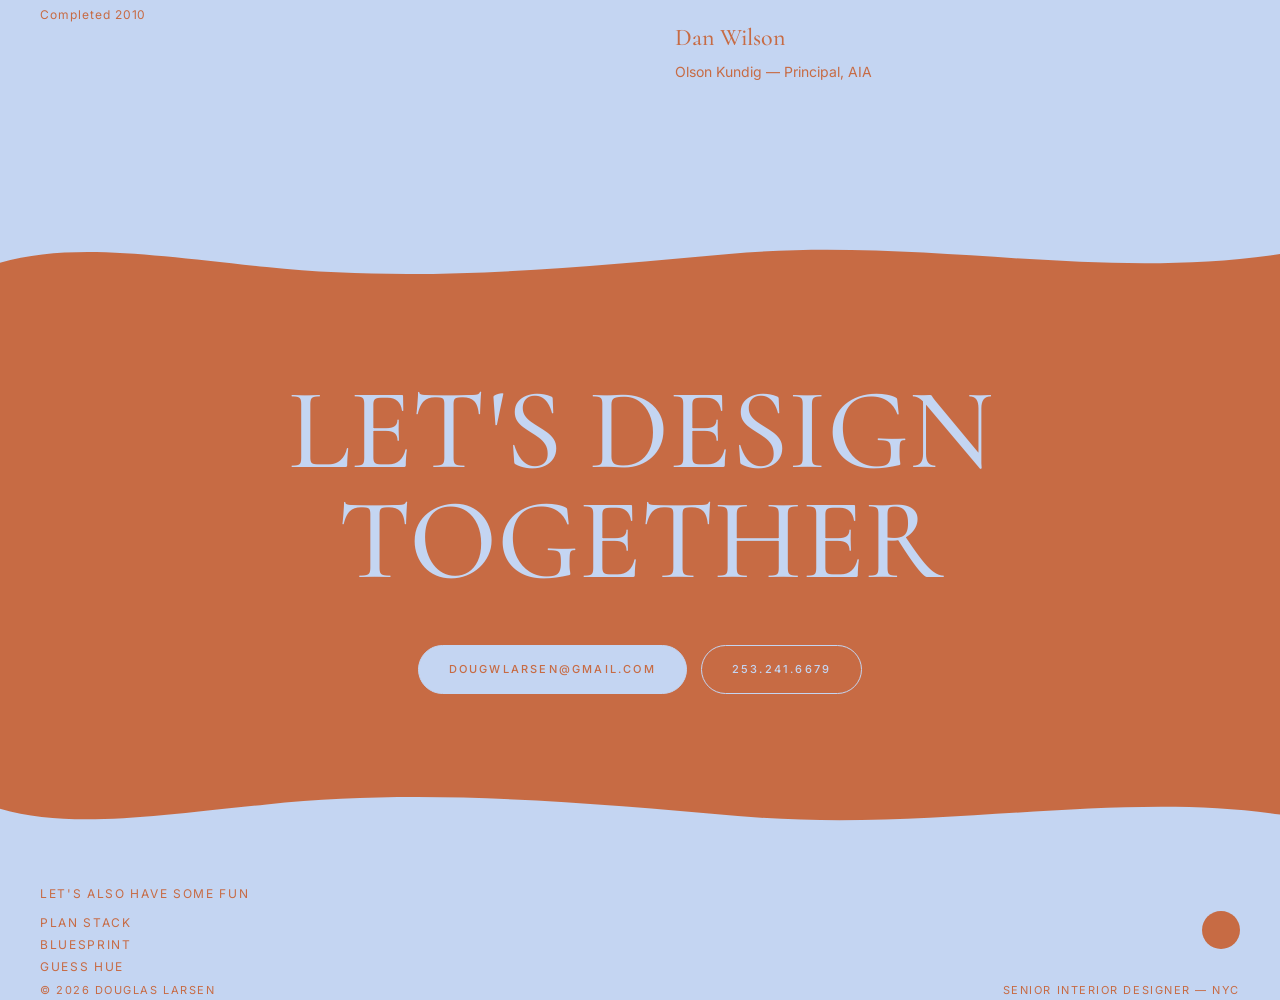
==== commit 215c9518: "Remove decorative sketches from homepage" ====
--- a/index.html
+++ b/index.html
@@ -38,11 +38,7 @@
   .nav-links a:hover{color:var(--blue)}
   .menu-btn{display:none;background:none;border:none;font-size:20px;cursor:pointer;color:var(--ink)}
 
-  /* Sketches sit within the layout instead of floating over the content. */
-  .sketch-band{display:flex;gap:24px;align-items:center;max-width:1240px;margin:64px auto 0;padding:24px 40px 0;border-top:1px solid var(--line)}
-  .sketch-band img{display:block;flex:1 1 0;min-width:0;width:0;height:190px;object-fit:contain;mix-blend-mode:multiply;filter:grayscale(1);opacity:.58}
   section .wrap,header .wrap{position:relative;z-index:2}
-  @media(max-width:680px){.sketch-band{gap:12px;margin-top:36px;padding:18px 24px 0}.sketch-band img{height:120px}}
 
   /* Hero */
   header{position:relative;padding:190px 0 120px;overflow:hidden}
@@ -177,7 +173,7 @@
     .about-grid,.exp-cols,.duo{grid-template-columns:1fr;gap:36px}
     .stats{border-left:none;border-top:1px solid var(--line);padding-left:0;padding-top:28px;flex-direction:row;flex-wrap:wrap;gap:24px 40px}
     .row{grid-template-columns:1fr;gap:14px}.row .meta{grid-row:auto;grid-column:1;justify-content:flex-start}
-    .sk{display:none}.lb-stage{padding:0 12px}
+    .lb-stage{padding:0 12px}
   }
 
   :focus-visible{outline:3px solid #c76b44;outline-offset:5px}
@@ -185,7 +181,7 @@
   @media(prefers-reduced-motion:reduce){
     html{scroll-behavior:auto}
     *,*::before,*::after{animation:none!important;transition:none!important}
-    .reveal,.sk,.card{opacity:1;transform:none}
+    .reveal,.card{opacity:1;transform:none}
   }
   @media(max-width:480px){nav:not(.rail){gap:12px;flex-wrap:wrap}.brand{letter-spacing:.12em}}
 
@@ -223,7 +219,6 @@
       <a class="btn" href="#contact">Get in Touch</a>
     </div>
   </div>
-  <div class="sketch-band" aria-hidden="true"><img src="assets/illustrations/01.jpg" alt="" loading="lazy"><img src="assets/illustrations/08.jpg" alt="" loading="lazy"></div>
 </header>
 
 <!-- ABOUT -->
@@ -244,7 +239,6 @@
     </div>
     <a class="more-work reveal" href="journey.html">My Design Journey <span class="ar">↗</span></a>
   </div>
-  <div class="sketch-band" aria-hidden="true"><img src="assets/illustrations/07.jpg" alt="" loading="lazy"><img src="assets/illustrations/02.jpg" alt="" loading="lazy"></div>
 </section>
 
 <!-- WORK -->
@@ -255,7 +249,6 @@
     <a class="more-work reveal" href="custom-furniture.html">Custom furniture process <span class="ar">↗</span></a>
     <a class="more-work reveal" href="additional.html">Additional design work <span class="ar">↗</span></a>
   </div>
-  <div class="sketch-band" aria-hidden="true"><img src="assets/illustrations/03.jpg" alt="" loading="lazy"><img src="assets/illustrations/05.jpg" alt="" loading="lazy"><img src="assets/illustrations/11.jpg" alt="" loading="lazy"></div>
 </section>
 
 <!-- COLOR (blue inverted) -->
@@ -287,7 +280,6 @@
       </div>
     </div>
   </div>
-  <div class="sketch-band" aria-hidden="true"><img src="assets/illustrations/09.jpg" alt="" loading="lazy"><img src="assets/illustrations/10.jpg" alt="" loading="lazy"></div>
 </section>
 
 <!-- CAPABILITIES + EDU/REFS -->
@@ -312,7 +304,6 @@
       </div>
     </div>
   </div>
-  <div class="sketch-band" aria-hidden="true"><img src="assets/illustrations/06.jpg" alt="" loading="lazy"><img src="assets/illustrations/04.jpg" alt="" loading="lazy"></div>
 </section>
 
 <!-- CONTACT -->
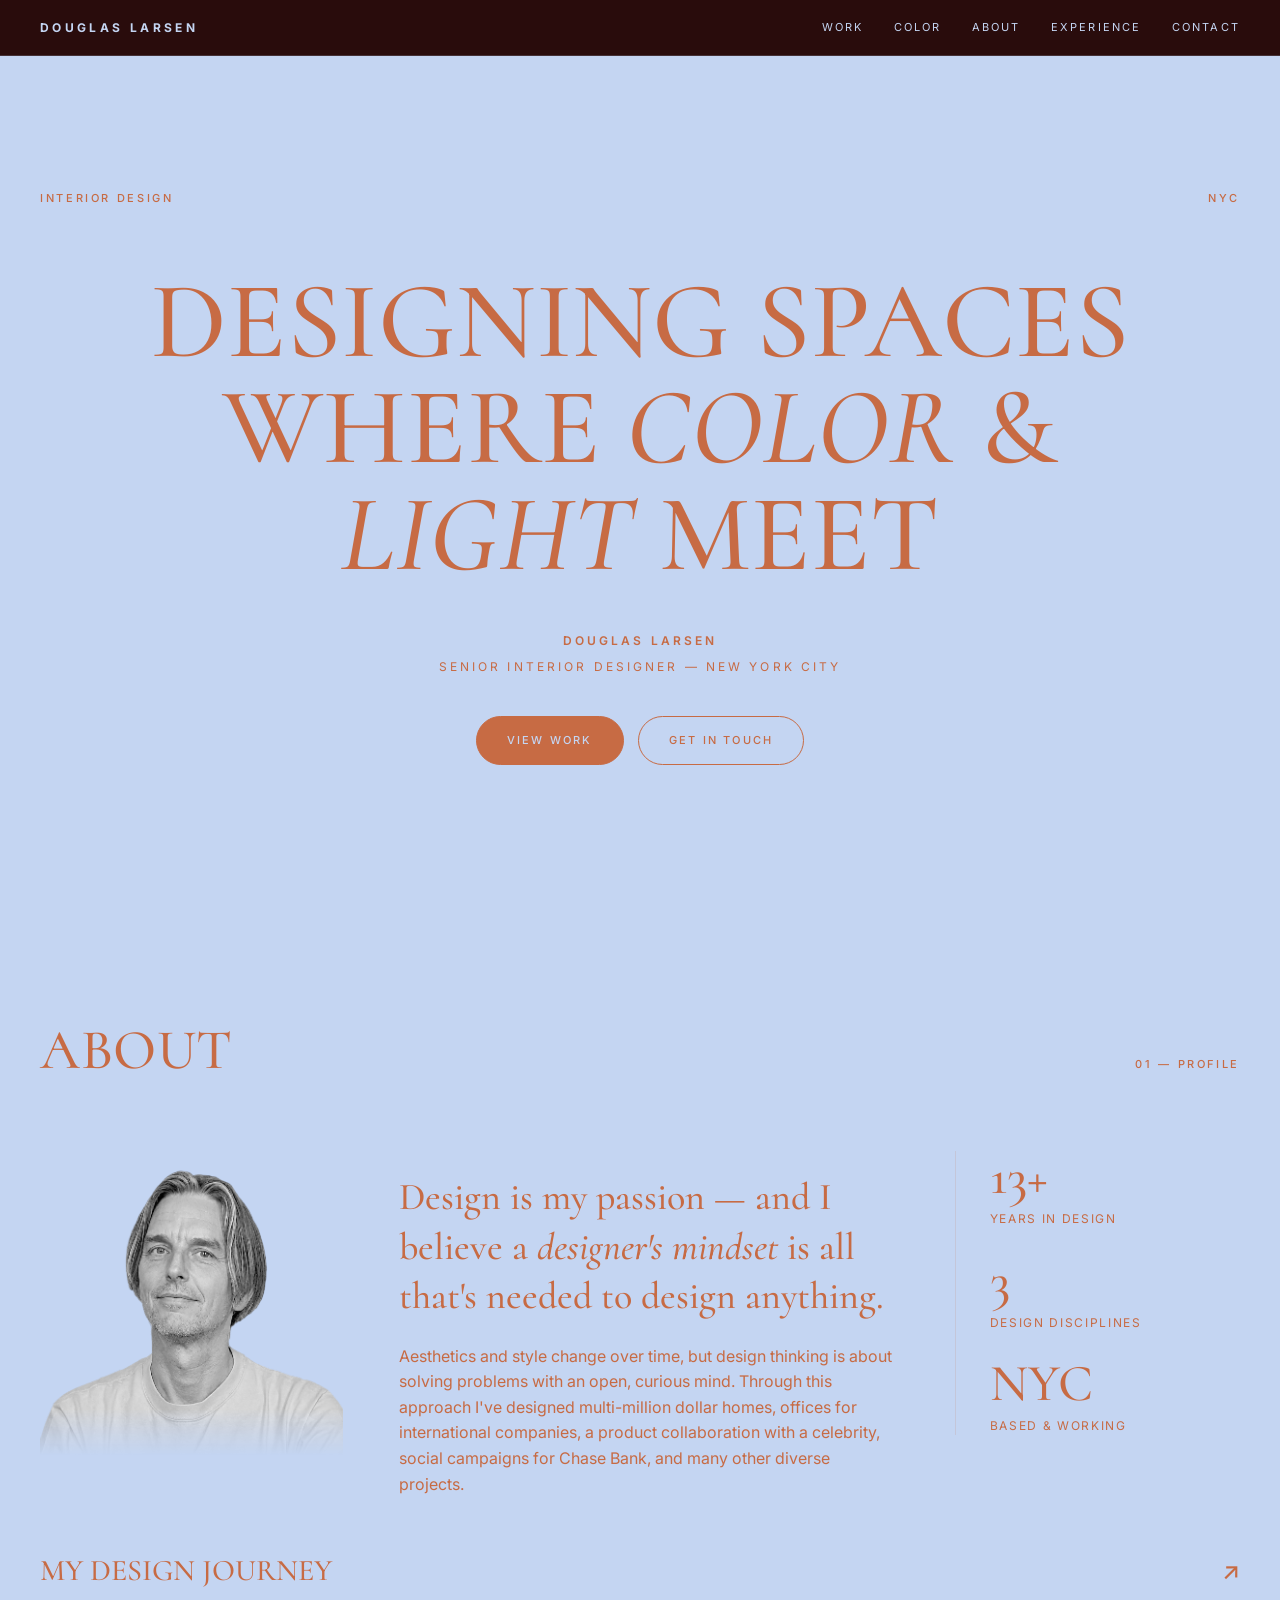
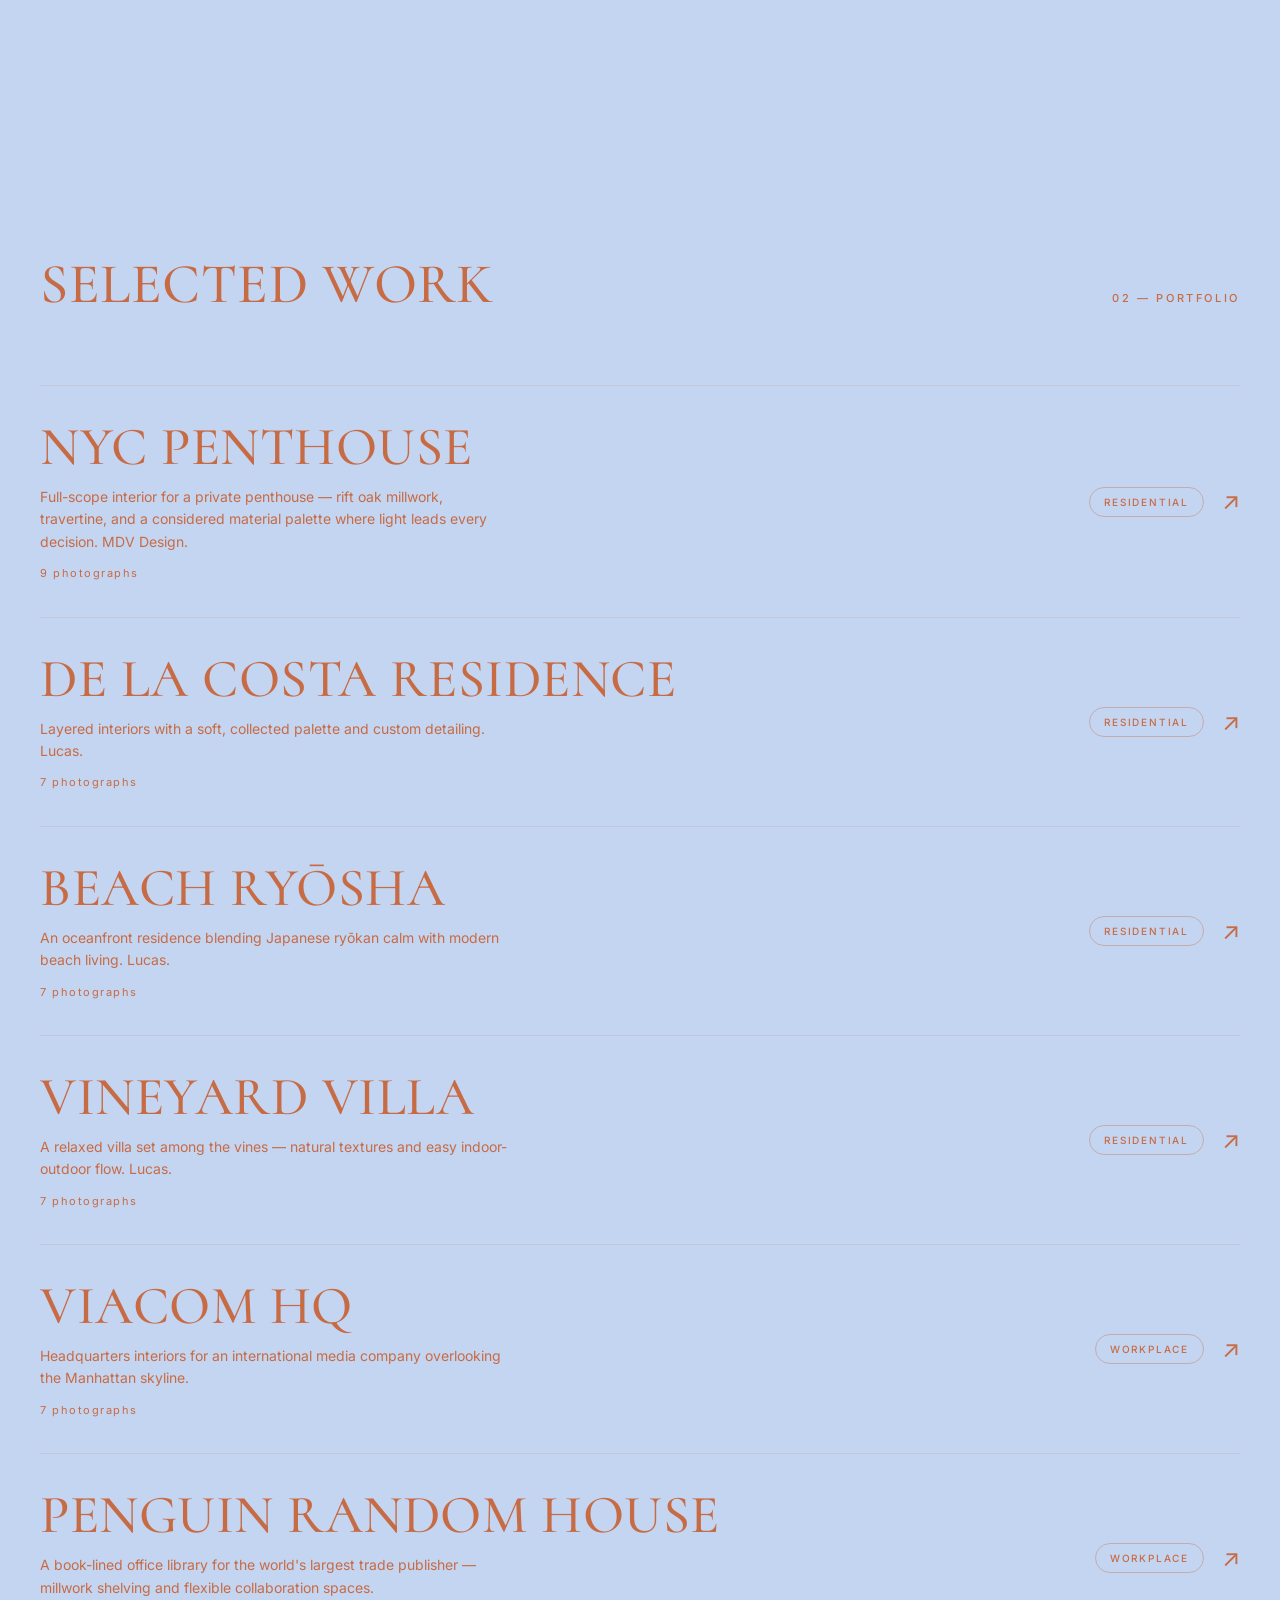
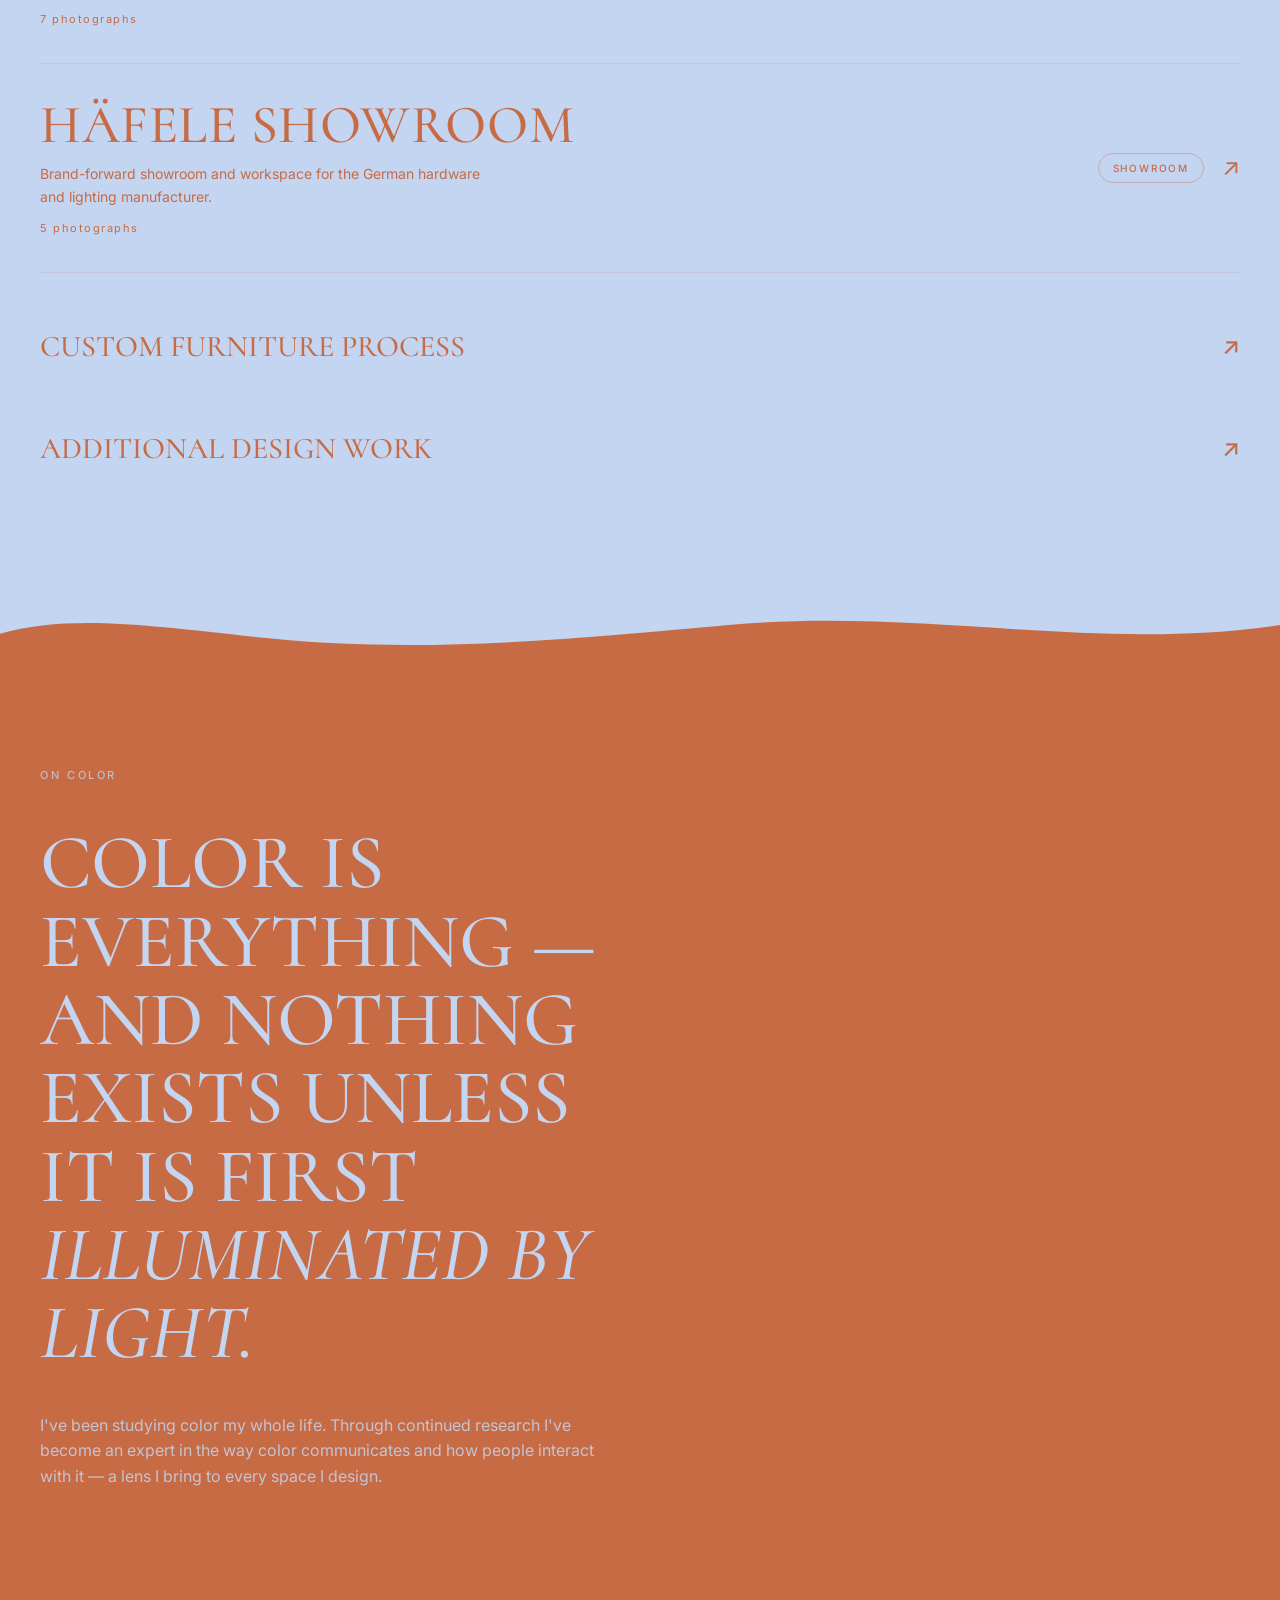
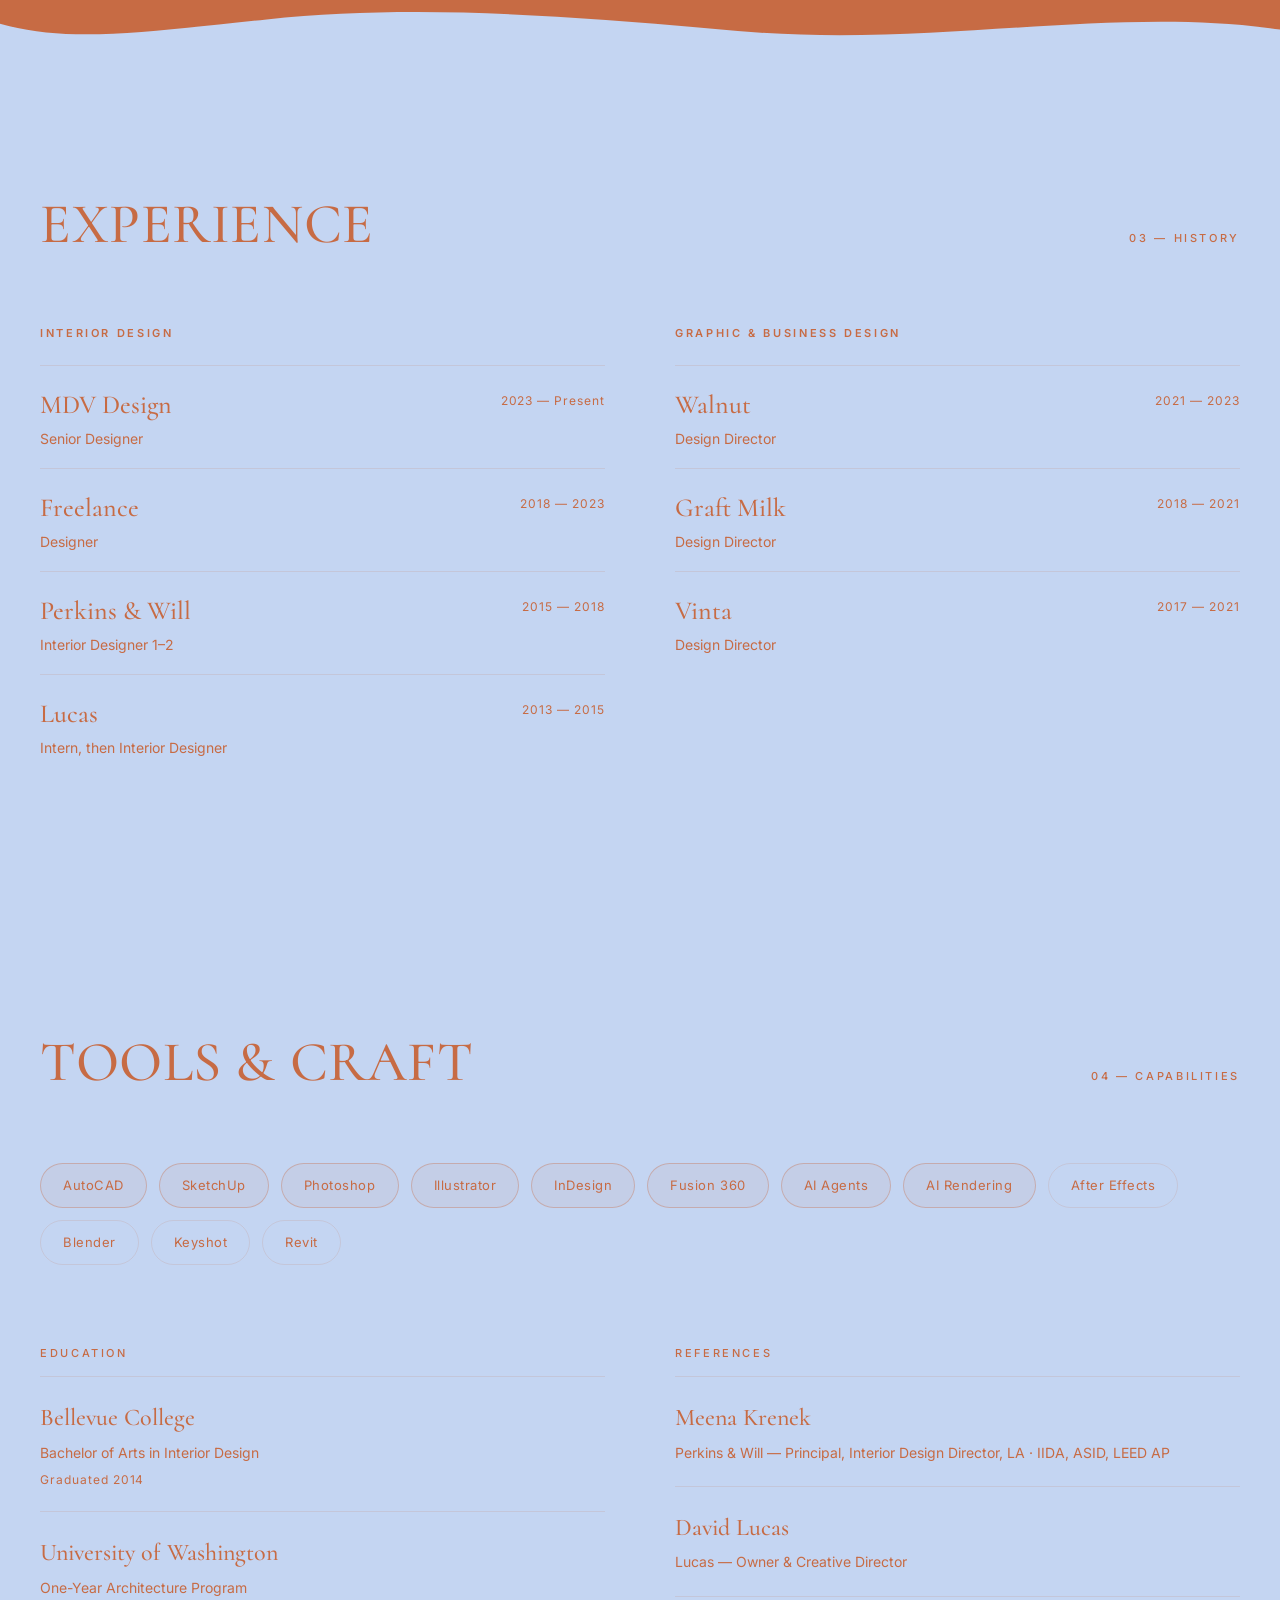
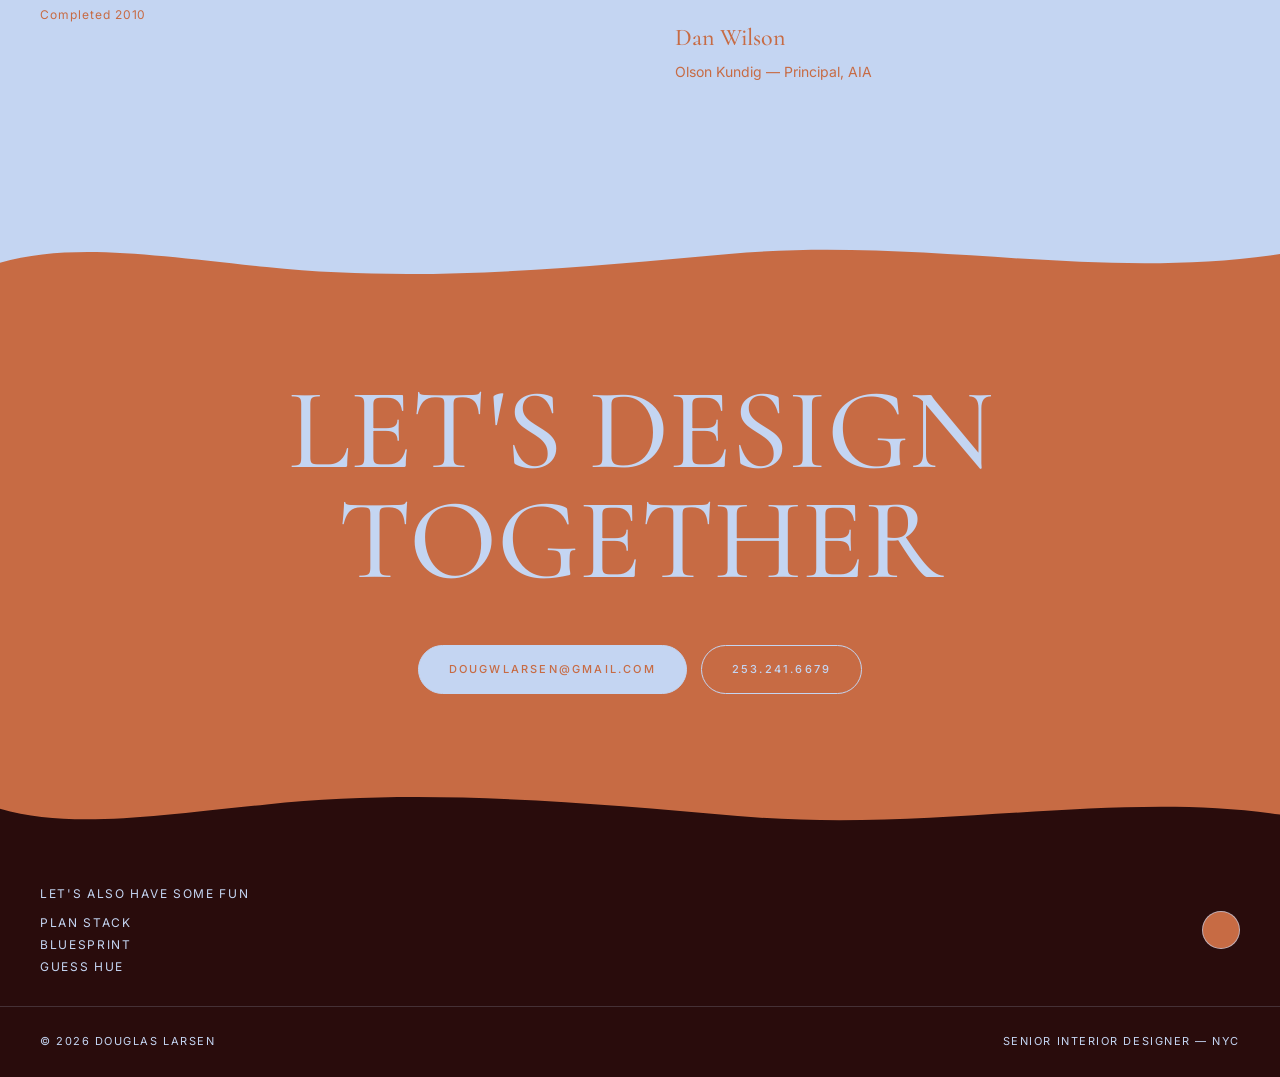
==== commit 58aa517d: "Add burgundy navigation, additional-work background, and games footer" ====
--- a/index.html
+++ b/index.html
@@ -189,6 +189,7 @@
   .lb-thumbs img{flex-shrink:0}
   @media(max-width:480px){.hero-cta{flex-wrap:wrap}.contact .btn{letter-spacing:.08em;padding:15px 18px}footer{gap:16px;flex-wrap:wrap}}
 </style>
+<link rel="stylesheet" href="site-theme.css">
 <script src="site-storage.js"></script>
 </head>
 <body>
--- a/site-theme.css
+++ b/site-theme.css
@@ -0,0 +1,19 @@
+/* Shared navigation palette. */
+:root{--wine:#290c0c;--nav-text:#c4d5f2}
+nav:not(.rail),.top{background:var(--wine);color:var(--nav-text);border-bottom:1px solid rgba(196,213,242,.18)}
+nav:not(.rail) .brand,nav:not(.rail) .brand b,.top .brand,.top .brand b,nav:not(.rail) .tag{color:var(--nav-text)}
+nav:not(.rail) .nav-links a,nav:not(.rail) .menu-btn,nav:not(.rail) .back,.top .back{color:var(--nav-text)}
+nav:not(.rail) .back,.top .back{border-color:rgba(196,213,242,.5)}
+nav:not(.rail) .back:hover,.top .back:hover{background:var(--nav-text);border-color:var(--nav-text);color:var(--wine)}
+nav:not(.rail) .nav-links a:hover{color:var(--nav-text);text-decoration:underline;text-underline-offset:6px}
+nav:not(.rail) :focus-visible,.top :focus-visible{outline-color:var(--nav-text)}
+@media(max-width:860px){nav:not(.rail) .nav-links{background:var(--wine)}}
+/* The games strip and footer form one dark base to the homepage. */
+.contact::after{background-image:url("wave-bottom-wine.svg")}
+.fun{padding:40px 0 30px;background:var(--wine);color:var(--nav-text)}
+.fun .fun-label,.fun .fun-names a{color:var(--nav-text)}
+.fun .fun-names a:hover{color:var(--nav-text);text-decoration:underline;text-underline-offset:4px}
+.fun .dot{border-color:rgba(196,213,242,.65)}
+.fun :focus-visible{outline-color:var(--nav-text)}
+.fun + footer.wrap{max-width:none;background:var(--wine);color:var(--nav-text);border-top:1px solid rgba(196,213,242,.18);padding:26px max(40px,calc((100% - 1200px)/2))}
+@media(max-width:860px){.fun + footer.wrap{padding:26px 24px}}
